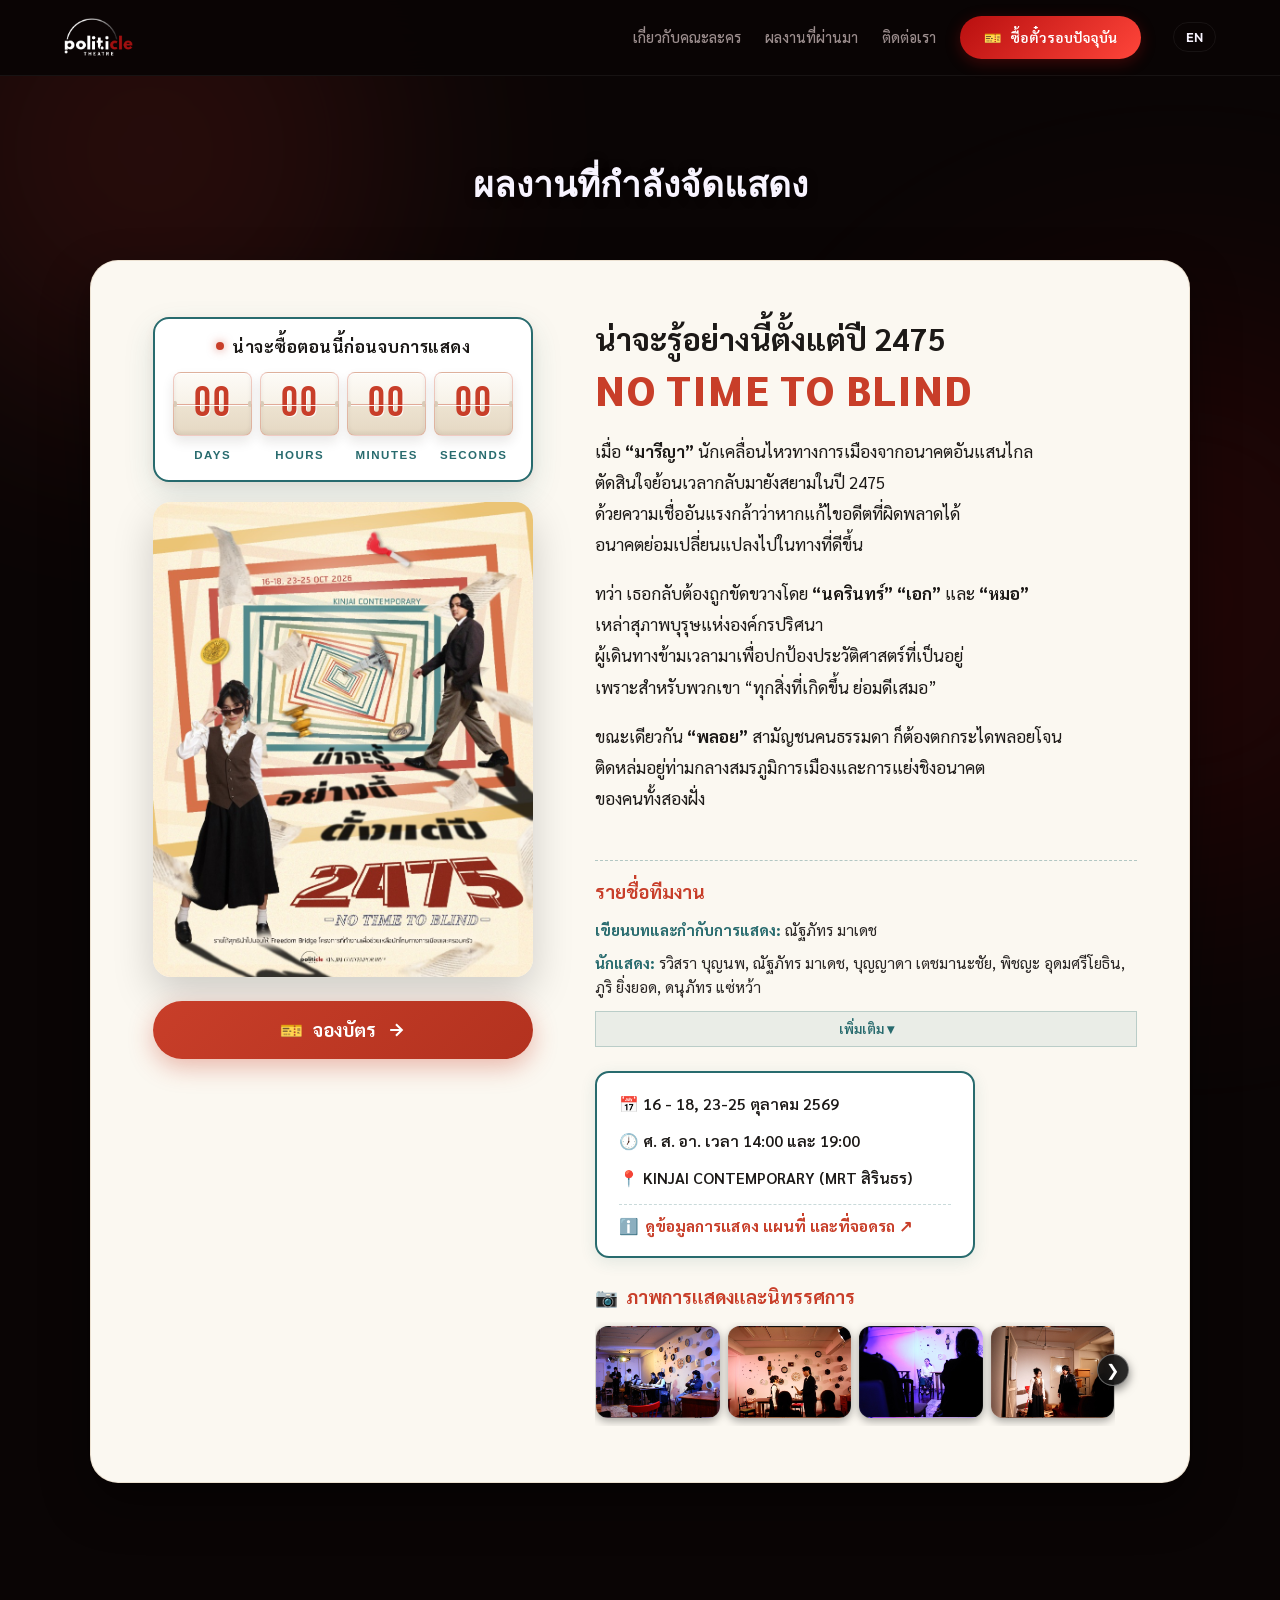
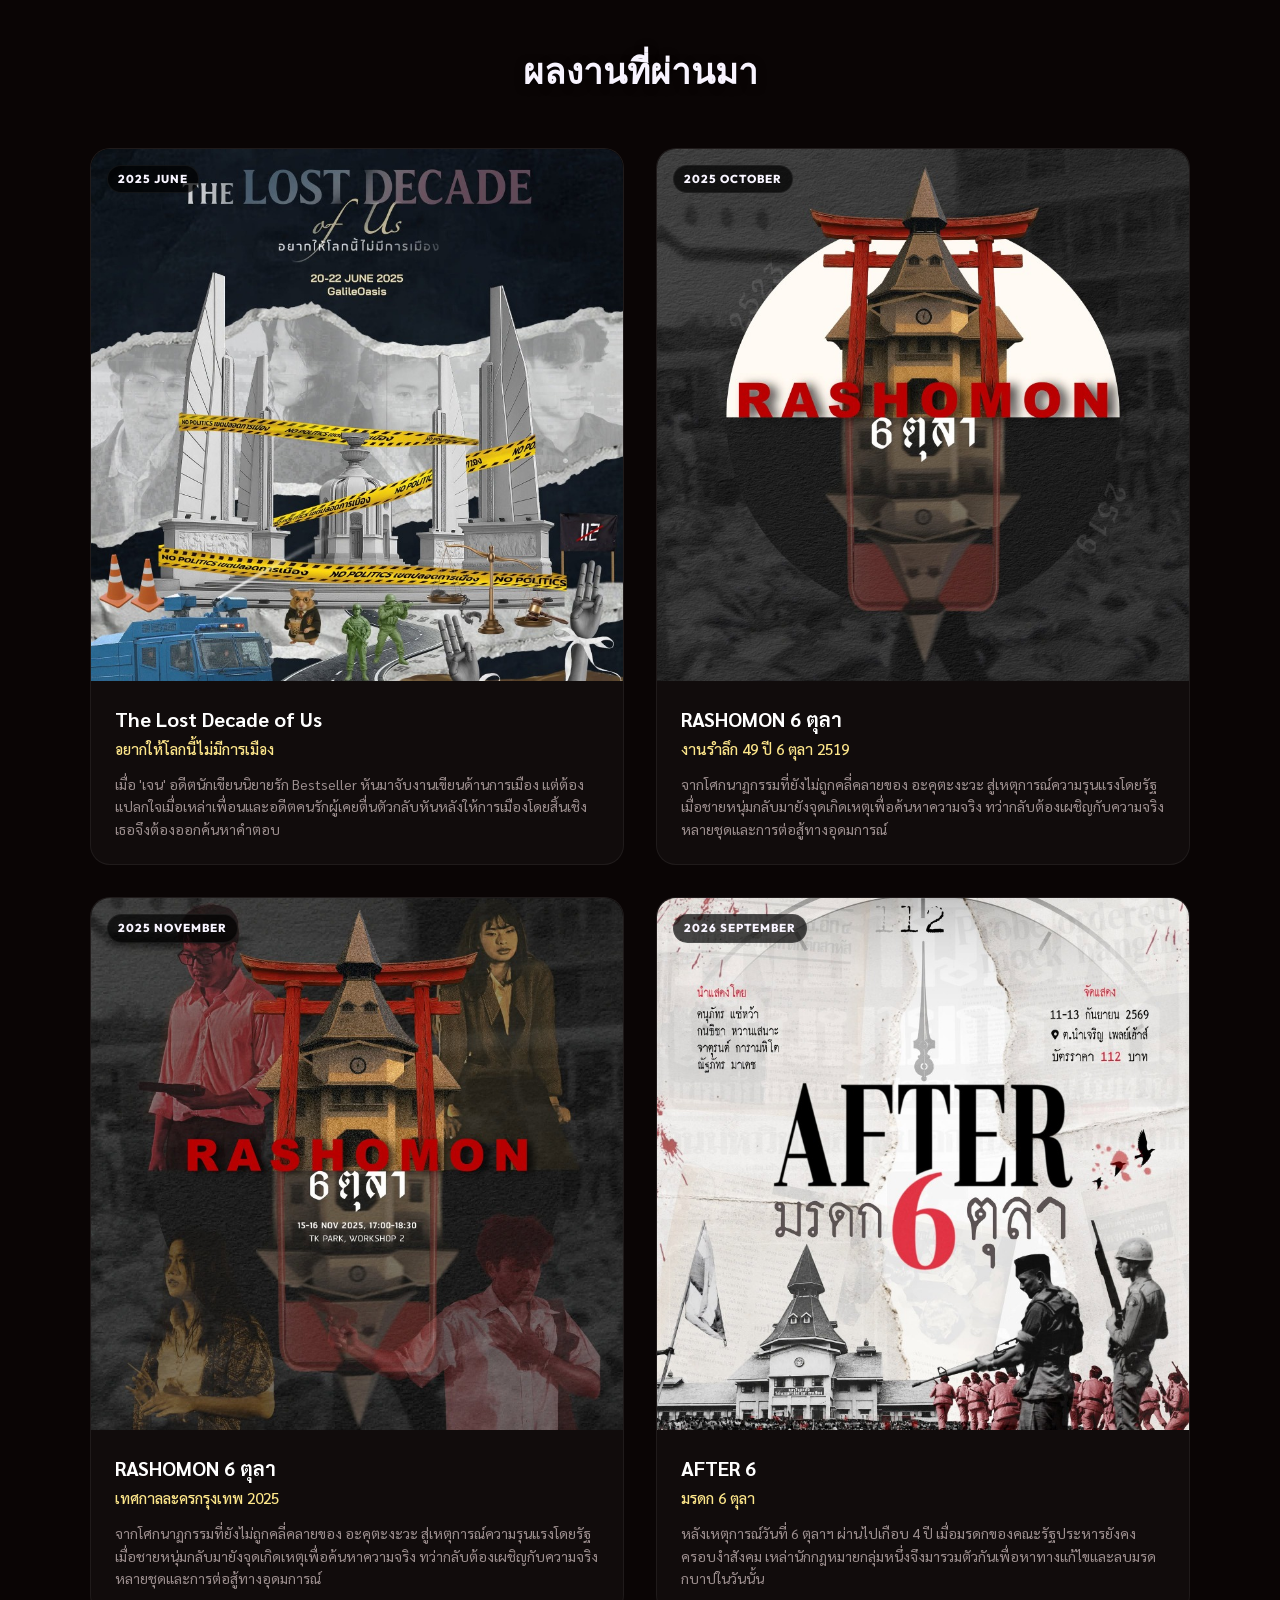
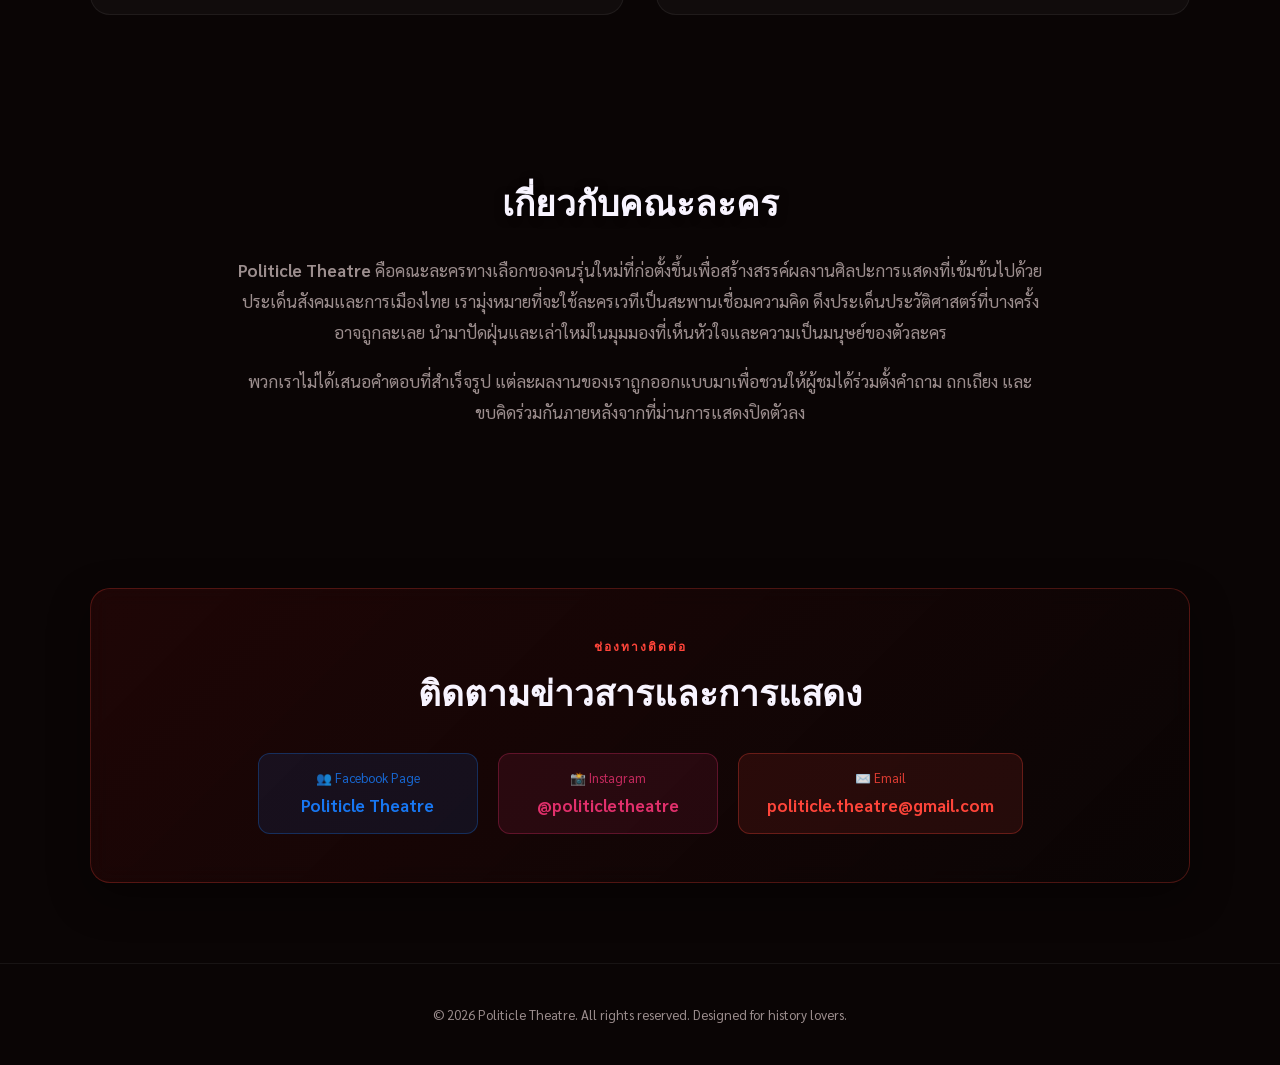
==== index.html @ b091addb "Add 5 more production and exhibition photos for 1932 show (total 15)" ====
<!DOCTYPE html>
<html lang="th">
<head>
  <meta charset="UTF-8" />
  <meta name="viewport" content="width=device-width, initial-scale=1.0" />
  <meta http-equiv="Cache-Control" content="no-cache, no-store, must-revalidate" />
  <meta http-equiv="Pragma" content="no-cache" />
  <meta http-equiv="Expires" content="0" />
  <title>🎭 Politicle Theatre — สะท้อนสังคมผ่านม่านศิลปะการแสดง</title>
  <meta name="description" content="หน้าหลักและประวัติผลงานของคณะละคร Politicle Theatre ผู้สรรค์สร้างละครเวทีสะท้อนสังคมและประวัติศาสตร์" />
  <link rel="preconnect" href="https://fonts.googleapis.com" />
  <link rel="preconnect" href="https://fonts.gstatic.com" crossorigin />
  <link href="https://fonts.googleapis.com/css2?family=Bebas+Neue&family=Outfit:wght@400;600;800&family=Sarabun:wght@300;400;500;600;700;800&display=swap" rel="stylesheet" />
  <link rel="stylesheet" href="home-style.css?v=20261005_v2" />
  <script>
    // 1. ตั้งค่าภาษาเริ่มต้นเป็นไทยเสมอ (เริ่มใหม่สดๆ ทุกครั้งที่เปิดเว็บ)
    try {
      localStorage.removeItem('preferred-lang');
    } catch(e) {}
    document.documentElement.setAttribute('lang', 'th');

    // 2. ล้าง Service Worker และ CacheStorage เก่าที่อาจค้างในอุปกรณ์
    try {
      if ('serviceWorker' in navigator) {
        navigator.serviceWorker.getRegistrations().then(regs => regs.forEach(r => r.unregister()));
      }
      if ('caches' in window) {
        caches.keys().then(keys => keys.forEach(k => caches.delete(k)));
      }
    } catch (e) {}

    // 3. ป้องกัน BFCache (Back-Forward Cache): เมื่อกด Back หรือสลับแอปกลับมา ให้ดึงข้อมูลล่าสุดเสมอ
    window.addEventListener('pageshow', (event) => {
      if (event.persisted) {
        window.location.reload();
      }
    });

    // 4. ไม่จำตำแหน่งการเลื่อนเก่าเมื่อเปิดเว็บใหม่
    if ('scrollRestoration' in history) {
      history.scrollRestoration = 'manual';
    }
  </script>
</head>
<body>

  <!-- BACKGROUND DECORATIONS -->
  <div class="glow-bg">
    <div class="glow-orb orb-1"></div>
    <div class="glow-orb orb-2"></div>
  </div>

  <!-- HEADER / NAVBAR -->
  <header class="site-header">
    <div class="header-logo">
      <img src="assets/politicle-logo.png" alt="Politicle" class="header-logo-img" />
    </div>
    <nav class="header-nav">
      <a href="#about" class="nav-link">
        <span class="lang-en">About Us</span>
        <span class="lang-th">เกี่ยวกับคณะละคร</span>
      </a>
      <a href="#plays" class="nav-link">
        <span class="lang-en">Past Productions</span>
        <span class="lang-th">ผลงานที่ผ่านมา</span>
      </a>
      <a href="#contact" class="nav-link">
        <span class="lang-en">Contact Us</span>
        <span class="lang-th">ติดต่อเรา</span>
      </a>
      <a href="https://politicletheatre.github.io/Ticket/?view=ticket" class="btn-nav">
        <span>🎫</span>
        <span class="lang-en">Buy Tickets</span>
        <span class="lang-th">ซื้อตั๋วรอบปัจจุบัน</span>
      </a>
      <button class="lang-switch-btn" onclick="toggleLanguage()">
        <span class="lang-en">TH</span>
        <span class="lang-th">EN</span>
      </button>
    </nav>
  </header>

  <!-- SECTION: CURRENT SHOW HIGHLIGHT -->
  <section class="section container" id="current-show">
    <div class="section-header">
      <h2 class="section-title">
        <span class="lang-en">Now Showing</span>
        <span class="lang-th">ผลงานที่กำลังจัดแสดง</span>
      </h2>
    </div>
    
    <div class="hero-preview-container">
      <div class="hero-preview-poster-col">
        <div class="countdown-widget" onclick="window.location.href='https://politicletheatre.github.io/Ticket/?view=ticket'" role="button" tabindex="0" title="คลิกเพื่อจองบัตร">
          <div class="countdown-header">
            <span class="countdown-pulse-dot"></span>
            <span class="countdown-title">น่าจะซื้อตอนนี้ก่อนจบการแสดง</span>
          </div>
          <div class="countdown-board">
            <div class="countdown-col">
              <div class="countdown-card">
                <span class="countdown-digit" id="preview-cd-days">00</span>
                <div class="countdown-card-seam"></div>
              </div>
              <div class="countdown-unit">DAYS</div>
            </div>
            <div class="countdown-col">
              <div class="countdown-card">
                <span class="countdown-digit" id="preview-cd-hours">00</span>
                <div class="countdown-card-seam"></div>
              </div>
              <div class="countdown-unit">HOURS</div>
            </div>
            <div class="countdown-col">
              <div class="countdown-card">
                <span class="countdown-digit" id="preview-cd-minutes">00</span>
                <div class="countdown-card-seam"></div>
              </div>
              <div class="countdown-unit">MINUTES</div>
            </div>
            <div class="countdown-col">
              <div class="countdown-card">
                <span class="countdown-digit" id="preview-cd-seconds">00</span>
                <div class="countdown-card-seam"></div>
              </div>
              <div class="countdown-unit">SECONDS</div>
            </div>
          </div>
        </div>

        <div class="preview-poster-wrap" onclick="window.location.href='https://politicletheatre.github.io/Ticket/?view=ticket'" role="button" tabindex="0" title="คลิกเพื่อจองบัตร">
          <img src="assets/poster.jpg" alt="โปสเตอร์ น่าจะรู้อย่างนี้ตั้งแต่ปี 2475 NO TIME TO BLIND" class="preview-poster-img" />
        </div>

        <a href="https://politicletheatre.github.io/Ticket/?view=ticket" class="hero-preview-btn hero-btn-poster" id="btn-buy-hero">
          <span>🎫</span>
          <span class="lang-en">Book Tickets</span>
          <span class="lang-th">จองบัตร</span>
          <svg width="20" height="20" viewBox="0 0 24 24" fill="none" stroke="currentColor" stroke-width="2.5"><path d="M5 12h14M12 5l7 7-7 7"/></svg>
        </a>
      </div>

      <div class="hero-preview-content">
        <h3 class="hero-preview-title">
          <span class="preview-title-sub">น่าจะรู้อย่างนี้ตั้งแต่ปี 2475</span>
          <span class="preview-title-main">NO TIME TO BLIND</span>
        </h3>
        
        <div class="hero-preview-synopsis">
          <div class="lang-th">
            <p style="margin-bottom: 18px;">
              เมื่อ <strong>“มารีญา”</strong> นักเคลื่อนไหวทางการเมืองจากอนาคตอันแสนไกล<br/>
              ตัดสินใจย้อนเวลากลับมายังสยามในปี 2475<br/>
              ด้วยความเชื่ออันแรงกล้าว่าหากแก้ไขอดีตที่ผิดพลาดได้<br/>
              อนาคตย่อมเปลี่ยนแปลงไปในทางที่ดีขึ้น
            </p>
            <p style="margin-bottom: 18px;">
              ทว่า เธอกลับต้องถูกขัดขวางโดย <strong>“นครินทร์”</strong> <strong>“เอก”</strong> และ <strong>“หมอ”</strong><br/>
              เหล่าสุภาพบุรุษแห่งองค์กรปริศนา<br/>
              ผู้เดินทางข้ามเวลามาเพื่อปกป้องประวัติศาสตร์ที่เป็นอยู่<br/>
              เพราะสำหรับพวกเขา “ทุกสิ่งที่เกิดขึ้น ย่อมดีเสมอ”
            </p>
            <p>
              ขณะเดียวกัน <strong>“พลอย”</strong> สามัญชนคนธรรมดา ก็ต้องตกกระไดพลอยโจน<br/>
              ติดหล่มอยู่ท่ามกลางสมรภูมิการเมืองและการแย่งชิงอนาคต<br/>
              ของคนทั้งสองฝั่ง
            </p>
          </div>
          <div class="lang-en">
            <p style="margin-bottom: 18px;">
              When <strong>"Marya"</strong>, a political activist from a distant future,<br/>
              decides to travel back in time to Siam in 1932,<br/>
              with the strong belief that fixing the mistakes of the past<br/>
              can change the future for the better.
            </p>
            <p style="margin-bottom: 18px;">
              However, she is thwarted by <strong>"Nakarin"</strong>, <strong>"Aek"</strong>, and <strong>"Mor"</strong>,<br/>
              gentlemen of a mysterious organization<br/>
              traveling through time to protect history as it is,<br/>
              because to them: "Everything that happens is always for the best."
            </p>
            <p>
              Meanwhile, <strong>"Ploy"</strong>, an ordinary person, is caught in the middle<br/>
              of a political battleground and a struggle for the future<br/>
              between both sides.
            </p>
          </div>
        </div>

        <!-- Production Team & Acknowledgements -->
        <div class="hero-preview-team">
          <h4 class="preview-team-title">
            <span class="lang-en">Production Team</span>
            <span class="lang-th">รายชื่อทีมงาน</span>
          </h4>
          <ul class="preview-team-list">
            <li>
              <span class="lang-en"><strong>Playwright & Director:</strong> <span class="nobr">Natthapat Mardech</span></span>
              <span class="lang-th"><strong>เขียนบทและกำกับการแสดง:</strong> <span class="nobr">ณัฐภัทร มาเดช</span></span>
            </li>
            <li>
              <span class="lang-en"><strong>Cast:</strong> <span class="nobr">Rawisara Boonnop</span>, <span class="nobr">Natthapat Mardech</span>, <span class="nobr">Boonyada Techamanachai</span>, <span class="nobr">Pitchaya Udomsriyothin</span>, <span class="nobr">Phuri Yingyod</span>, <span class="nobr">Danuphat Saewa</span></span>
              <span class="lang-th"><strong>นักแสดง:</strong> <span class="nobr">รวิสรา บุญนพ</span>, <span class="nobr">ณัฐภัทร มาเดช</span>, <span class="nobr">บุญญาดา เตชมานะชัย</span>, <span class="nobr">พิชญะ อุดมศรีโยธิน</span>, <span class="nobr">ภูริ ยิ่งยอด</span>, <span class="nobr">ดนุภัทร แซ่หว้า</span></span>
            </li>
          </ul>

          <details class="additional-crew-details">
            <summary class="crew-summary">
              <span class="lang-en">
                <span class="text-closed">More ▾</span>
                <span class="text-open">Less ▴</span>
              </span>
              <span class="lang-th">
                <span class="text-closed">เพิ่มเติม ▾</span>
                <span class="text-open">ย่อ ▴</span>
              </span>
            </summary>
            <ul class="preview-team-list additional-list" style="margin-top: 10px;">
              <li>
                <span class="lang-en"><strong>Assistant Director:</strong> <span class="nobr">Kanticha Wan-sanoe</span>, <span class="nobr">Danuphat Saewa</span></span>
                <span class="lang-th"><strong>ผู้ช่วยผู้กำกับ:</strong> <span class="nobr">กนธิชา หวานเสนาะ</span>, <span class="nobr">ดนุภัทร แซ่หว้า</span></span>
              </li>
              <li>
                <span class="lang-en"><strong>Producer:</strong> <span class="nobr">Janista Raksa</span></span>
                <span class="lang-th"><strong>ผู้อำนวยการผลิต:</strong> <span class="nobr">จณิสตา รักษา</span></span>
              </li>
              <li>
                <span class="lang-en"><strong>Project Advisor:</strong> <span class="nobr">Jiraphat Sathiandee</span></span>
                <span class="lang-th"><strong>ที่ปรึกษาโครงการ:</strong> <span class="nobr">จิรภัทร เสถียรดี</span></span>
              </li>
              <li>
                <span class="lang-en"><strong>Exhibition Coordinator:</strong> <span class="nobr">Sirada Mueansamai</span></span>
                <span class="lang-th"><strong>ประสานงานนิทรรศการ:</strong> <span class="nobr">ศิรดา เหมือนสมัย</span></span>
              </li>
              <li>
                <span class="lang-en"><strong>Stage Manager:</strong> <span class="nobr">Jaturon Karamhito</span>, <span class="nobr">Chayathorn Chuenphet</span></span>
                <span class="lang-th"><strong>ผู้จัดการเวที:</strong> <span class="nobr">จาตุรนต์ การามหิโต</span>, <span class="nobr">ชยธร ชื่นเพ็ชร</span></span>
              </li>
              <li>
                <span class="lang-en"><strong>Exhibition & Stage Crew:</strong> <span class="nobr">Jaturon Karamhito</span>, <span class="nobr">Jirapha Praking</span>, <span class="nobr">Janista Raksa</span>, <span class="nobr">Chayathorn Chuenphet</span>, <span class="nobr">Wichai Jailong</span>, <span class="nobr">Sasisupang Phromsorn</span></span>
                <span class="lang-th"><strong>ทีมงานนิทรรศการและเวที:</strong> <span class="nobr">จาตุรนต์ การามหิโต</span>, <span class="nobr">จิราภา ประกิ่ง</span>, <span class="nobr">จณิสตา รักษา</span>, <span class="nobr">ชยธร ชื่นเพ็ชร</span>, <span class="nobr">วิชัย จายหลง</span>, <span class="nobr">ศศิสุภางค์ พรหมศร</span></span>
              </li>
              <li>
                <span class="lang-en"><strong>Lighting Designer:</strong> <span class="nobr">Thorpop Laolomwong</span></span>
                <span class="lang-th"><strong>ออกแบบแสง:</strong> <span class="nobr">ทอภพ เล้าโลมวงศ์</span></span>
              </li>
              <li>
                <span class="lang-en"><strong>Public Relations:</strong> <span class="nobr">Sasisupang Phromsorn</span></span>
                <span class="lang-th"><strong>ประชาสัมพันธ์:</strong> <span class="nobr">ศศิสุภางค์ พรหมศร</span></span>
              </li>
              <li>
                <span class="lang-en"><strong>Graphic Designer:</strong> <span class="nobr">Janista Raksa</span></span>
                <span class="lang-th"><strong>ออกแบบกราฟิก:</strong> <span class="nobr">จณิสตา รักษา</span></span>
              </li>
              <li>
                <span class="lang-en"><strong>Costume Designer:</strong> <span class="nobr">Jirapha Praking</span>, <span class="nobr">Wichai Jailong</span></span>
                <span class="lang-th"><strong>ออกแบบเครื่องแต่งกาย:</strong> <span class="nobr">จิราภา ประกิ่ง</span>, <span class="nobr">วิชัย จายหลง</span></span>
              </li>
              <li>
                <span class="lang-en"><strong>Hair Designer:</strong> <span class="nobr">Sasisupang Phromsorn</span></span>
                <span class="lang-th"><strong>ออกแบบทรงผม:</strong> <span class="nobr">ศศิสุภางค์ พรหมศร</span></span>
              </li>
              <li>
                <span class="lang-en"><strong>Makeup Artist:</strong> <span class="nobr">Jaturon Karamhito</span>, <span class="nobr">Narak Longthaisong</span></span>
                <span class="lang-th"><strong>ช่างแต่งหน้า:</strong> <span class="nobr">จาตุรนต์ การามหิโต</span>, <span class="nobr">ณรัก ล่องไธสง</span></span>
              </li>
              <li class="preview-thanks-item">
                <span class="lang-en"><strong>Special Thanks:</strong> Kinjai Contemporary, Mirror Foundation (มูลนิธิกระจกเงา), Tor Namcharoen Playhouse (ต.นำเจริญ เพลย์เฮ้าส์), OpenSchool for Creatives and Design, Museum of Popular History (พิพิธภัณฑ์สามัญชน), Amnesty International Thailand, ThumbRights</span>
                <span class="lang-th"><strong>ขอบคุณ:</strong> Kinjai Contemporary, มูลนิธิกระจกเงา, ต.นำเจริญ เพลย์เฮ้าส์, OpenSchool for Creatives and Design, พิพิธภัณฑ์สามัญชน, Amnesty International Thailand, ThumbRights</span>
              </li>
            </ul>
          </details>
        </div>

        <div class="hero-preview-meta">
          <div class="meta-preview-item">📅 16 - 18, 23-25 ตุลาคม 2569</div>
          <div class="meta-preview-item">🕖 ศ. ส. อา. เวลา 14:00 และ 19:00</div>
          <div class="meta-preview-item">
            <a href="https://maps.app.goo.gl/VUKqWCpS7jYkr4Rv7?g_st=ic" target="_blank" rel="noopener noreferrer">📍 KINJAI CONTEMPORARY (MRT สิรินธร)</a>
          </div>
          <div class="meta-preview-item" style="margin-top: 2px; padding-top: 8px; border-top: 1px dashed rgba(40, 107, 110, 0.25);">
            <a href="javascript:void(0)" onclick="openModal('dialog-1932')" style="color: #c83e29; font-weight: 700; display: inline-flex; align-items: center; gap: 6px;">
              <span>ℹ️</span>
              <span class="lang-en">View Full Show Info, Map & Parking ↗</span>
              <span class="lang-th">ดูข้อมูลการแสดง แผนที่ และที่จอดรถ ↗</span>
            </a>
          </div>
        </div>

        <!-- Production & Exhibition Photos -->
        <div class="hero-preview-gallery" style="margin-top: 24px; width: 100%; max-width: 520px;">
          <h4 class="preview-team-title" style="margin-bottom: 10px;">
            <span>📷</span>
            <span class="lang-en">Production & Exhibition Photos</span>
            <span class="lang-th">ภาพการแสดงและนิทรรศการ</span>
          </h4>
          <div class="gallery-carousel-wrapper">
            <button type="button" class="gallery-scroll-btn prev-btn" onclick="scrollGallery('gallery-preview-1932', -1)" aria-label="Previous photos">&#10094;</button>
            <div class="photo-gallery" id="gallery-preview-1932">
              <div class="gallery-photo" style="background-image: url('assets/scene-1932-1.jpg');" onclick="openLightbox('#gallery-preview-1932 .gallery-photo', 0)"></div>
              <div class="gallery-photo" style="background-image: url('assets/scene-1932-2.jpg');" onclick="openLightbox('#gallery-preview-1932 .gallery-photo', 1)"></div>
              <div class="gallery-photo" style="background-image: url('assets/scene-1932-3.jpg');" onclick="openLightbox('#gallery-preview-1932 .gallery-photo', 2)"></div>
              <div class="gallery-photo" style="background-image: url('assets/scene-1932-4.jpg');" onclick="openLightbox('#gallery-preview-1932 .gallery-photo', 3)"></div>
              <div class="gallery-photo" style="background-image: url('assets/scene-1932-5.jpg');" onclick="openLightbox('#gallery-preview-1932 .gallery-photo', 4)"></div>
              <div class="gallery-photo" style="background-image: url('assets/scene-1932-6.jpg');" onclick="openLightbox('#gallery-preview-1932 .gallery-photo', 5)"></div>
              <div class="gallery-photo" style="background-image: url('assets/scene-1932-7.jpg');" onclick="openLightbox('#gallery-preview-1932 .gallery-photo', 6)"></div>
              <div class="gallery-photo" style="background-image: url('assets/scene-1932-8.jpg');" onclick="openLightbox('#gallery-preview-1932 .gallery-photo', 7)"></div>
              <div class="gallery-photo" style="background-image: url('assets/scene-1932-9.jpg');" onclick="openLightbox('#gallery-preview-1932 .gallery-photo', 8)"></div>
              <div class="gallery-photo" style="background-image: url('assets/scene-1932-10.jpg');" onclick="openLightbox('#gallery-preview-1932 .gallery-photo', 9)"></div>
              <div class="gallery-photo" style="background-image: url('assets/scene-1932-11.jpg');" onclick="openLightbox('#gallery-preview-1932 .gallery-photo', 10)"></div>
              <div class="gallery-photo" style="background-image: url('assets/scene-1932-12.jpg');" onclick="openLightbox('#gallery-preview-1932 .gallery-photo', 11)"></div>
              <div class="gallery-photo" style="background-image: url('assets/scene-1932-13.jpg');" onclick="openLightbox('#gallery-preview-1932 .gallery-photo', 12)"></div>
              <div class="gallery-photo" style="background-image: url('assets/scene-1932-14.jpg');" onclick="openLightbox('#gallery-preview-1932 .gallery-photo', 13)"></div>
              <div class="gallery-photo" style="background-image: url('assets/scene-1932-15.jpg');" onclick="openLightbox('#gallery-preview-1932 .gallery-photo', 14)"></div>
            </div>
            <button type="button" class="gallery-scroll-btn next-btn" onclick="scrollGallery('gallery-preview-1932', 1)" aria-label="Next photos">&#10095;</button>
          </div>
        </div>
      </div>
    </div>
  </section>

  <!-- SECTION: PAST PLAYS -->
  <section class="section container" id="plays">
    <div class="section-header">
      <h2 class="section-title">
        <span class="lang-en">Past Productions</span>
        <span class="lang-th">ผลงานที่ผ่านมา</span>
      </h2>
    </div>

    <div class="plays-grid">
      <!-- PLAY 1 -->
      <div class="play-card" onclick="openModal('dialog-lost-decade')">
        <div class="play-visual visual-lost-decade">
          <span class="pv-tag">2025 JUNE</span>
        </div>
        <div class="play-info">
          <h3 class="play-title">
            <span>The Lost Decade of Us</span><br/>
            <span class="play-subtitle">
              <span class="lang-en">I Wish There Was No Politics</span>
              <span class="lang-th">อยากให้โลกนี้ไม่มีการเมือง</span>
            </span>
          </h3>
          <p class="play-desc">
            <span class="lang-en">Former bestselling romance novelist Jane shifts her genre to politics, only to find her friends and ex-lover—once active campaigners—have completely turned their backs on politics. She must search for answers.</span>
            <span class="lang-th">เมื่อ 'เจน' อดีตนักเขียนนิยายรัก Bestseller หันมาจับงานเขียนด้านการเมือง แต่ต้องแปลกใจเมื่อเหล่าเพื่อนและอดีตคนรักผู้เคยตื่นตัวกลับหันหลังให้การเมืองโดยสิ้นเชิง เธอจึงต้องออกค้นหาคำตอบ</span>
          </p>
        </div>
      </div>

      <!-- PLAY 2 -->
      <div class="play-card" onclick="openModal('dialog-rashomon')">
        <div class="play-visual visual-rashomon">
          <span class="pv-tag">2025 OCTOBER</span>
        </div>
        <div class="play-info">
          <h3 class="play-title">
            <span class="lang-en">Rashomon 6 Oct</span>
            <span class="lang-th">RASHOMON 6 ตุลา</span><br/>
            <span class="play-subtitle">
              <span class="lang-en">Commemoration of the 49th Anniversary of 6 Oct 1976</span>
              <span class="lang-th">งานรำลึก 49 ปี 6 ตุลา 2519</span>
            </span>
          </h3>
          <p class="play-desc">
            <span class="lang-en">From Akutagawa's unresolved tragedy to state violence. A young man returns to the crime scene searching for truth, only to confront multiple versions of reality and an ideological test of non-violence.</span>
            <span class="lang-th">จากโศกนาฏกรรมที่ยังไม่ถูกคลี่คลายของ อะคุตะงะวะ สู่เหตุการณ์ความรุนแรงโดยรัฐ เมื่อชายหนุ่มกลับมายังจุดเกิดเหตุเพื่อค้นหาความจริง ทว่ากลับต้องเผชิญกับความจริงหลายชุดและการต่อสู้ทางอุดมการณ์</span>
          </p>
        </div>
      </div>

      <!-- PLAY 3 -->
      <div class="play-card" onclick="openModal('dialog-rashomon-btf')">
        <div class="play-visual visual-rashomon-btf">
          <span class="pv-tag">2025 NOVEMBER</span>
        </div>
        <div class="play-info">
          <h3 class="play-title">
            <span class="lang-en">Rashomon 6 Oct</span>
            <span class="lang-th">RASHOMON 6 ตุลา</span><br/>
            <span class="play-subtitle">
              <span class="lang-en">Bangkok Theatre Festival 2025</span>
              <span class="lang-th">เทศกาลละครกรุงเทพ 2025</span>
            </span>
          </h3>
          <p class="play-desc">
            <span class="lang-en">From Akutagawa's unresolved tragedy to state violence. A young man returns to the crime scene searching for truth, only to confront multiple versions of reality and an ideological test of non-violence.</span>
            <span class="lang-th">จากโศกนาฏกรรมที่ยังไม่ถูกคลี่คลายของ อะคุตะงะวะ สู่เหตุการณ์ความรุนแรงโดยรัฐ เมื่อชายหนุ่มกลับมายังจุดเกิดเหตุเพื่อค้นหาความจริง ทว่ากลับต้องเผชิญกับความจริงหลายชุดและการต่อสู้ทางอุดมการณ์</span>
          </p>
        </div>
      </div>

      <!-- PLAY 4 -->
      <div class="play-card" onclick="openModal('dialog-after-6')">
        <div class="play-visual visual-after-6">
          <span class="pv-tag">2026 SEPTEMBER</span>
        </div>
        <div class="play-info">
          <h3 class="play-title">
            <span class="lang-en">AFTER 6</span>
            <span class="lang-th">AFTER 6</span><br/>
            <span class="play-subtitle">
              <span class="lang-en">The Legacy of 6 Oct</span>
              <span class="lang-th">มรดก 6 ตุลา</span>
            </span>
          </h3>
          <p class="play-desc">
            <span class="lang-en">Nearly four years after the October 6 incident, coup decrees still govern society. A group of lawyers band together to dismantle the lingering legacy of authoritarian power.</span>
            <span class="lang-th">หลังเหตุการณ์วันที่ 6 ตุลาฯ ผ่านไปเกือบ 4 ปี เมื่อมรดกของคณะรัฐประหารยังคงครอบงำสังคม เหล่านักกฎหมายกลุ่มหนึ่งจึงมารวมตัวกันเพื่อหาทางแก้ไขและลบมรดกบาปในวันนั้น</span>
          </p>
        </div>
      </div>
    </div>
  </section>

  <!-- SECTION: ABOUT US -->
  <section class="section container" id="about">
    <div class="about-container">
      <h2 class="section-title">
        <span class="lang-en">About Us</span>
        <span class="lang-th">เกี่ยวกับคณะละคร</span>
      </h2>
      <div class="about-text">
        <p>
          <span class="lang-en"><strong>Politicle Theatre</strong> is an alternative theater company of the new generation, founded to create performing arts that are intensely focused on Thai society and politics. We aim to use theater as a bridge for ideas, bringing historical issues that are sometimes overlooked, dusting them off, and telling them from the perspective of ordinary human hearts.</span>
          <span class="lang-th"><strong>Politicle Theatre</strong> คือคณะละครทางเลือกของคนรุ่นใหม่ที่ก่อตั้งขึ้นเพื่อสร้างสรรค์ผลงานศิลปะการแสดงที่เข้มข้นไปด้วยประเด็นสังคมและการเมืองไทย เรามุ่งหมายที่จะใช้ละครเวทีเป็นสะพานเชื่อมความคิด ดึงประเด็นประวัติศาสตร์ที่บางครั้งอาจถูกละเลย นำมาปัดฝุ่นและเล่าใหม่ในมุมมองที่เห็นหัวใจและความเป็นมนุษย์ของตัวละคร</span>
        </p>
        <p>
          <span class="lang-en">We do not offer pre-packaged answers. Each of our works is designed to invite the audience to ask questions, debate, and contemplate together long after the curtains close.</span>
          <span class="lang-th">พวกเราไม่ได้เสนอคำตอบที่สำเร็จรูป แต่ละผลงานของเราถูกออกแบบมาเพื่อชวนให้ผู้ชมได้ร่วมตั้งคำถาม ถกเถียง และขบคิดร่วมกันภายหลังจากที่ม่านการแสดงปิดตัวลง</span>
        </p>
      </div>
    </div>
  </section>

  <!-- SECTION: CONTACT & FOLLOW -->
  <section class="section container" id="contact">
    <div class="contact-card">
      <span class="section-tag">
        <span class="lang-en">CONNECT WITH US</span>
        <span class="lang-th">ช่องทางติดต่อ</span>
      </span>
      <h2 class="contact-title">
        <span class="lang-en">Follow Our News & Shows</span>
        <span class="lang-th">ติดตามข่าวสารและการแสดง</span>
      </h2>
      <div class="contact-channels">
        <a href="https://www.facebook.com/politicle.theatre" target="_blank" class="channel-btn btn-facebook">
          <span>👥 Facebook Page</span>
          <strong>Politicle Theatre</strong>
        </a>
        <a href="https://www.instagram.com/politicle.theatre?utm_source=ig_web_button_share_sheet&igsh=ZDNlZDc0MzIxNw==" target="_blank" class="channel-btn btn-instagram">
          <span>📸 Instagram</span>
          <strong>@politicletheatre</strong>
        </a>
        <a href="mailto:politicle.theatre@gmail.com" class="channel-btn btn-email">
          <span>✉️ Email</span>
          <strong>politicle.theatre@gmail.com</strong>
        </a>
      </div>
    </div>
  </section>

  <!-- FOOTER -->
  <footer class="site-footer">
    <p>© 2026 Politicle Theatre. All rights reserved. Designed for history lovers.</p>
  </footer>

  <!-- MODAL DIALOGS -->
  
  <!-- Dialog: 1932 -->
  <dialog id="dialog-1932" class="play-dialog">
    <div class="dialog-content">
      <button class="dialog-close" onclick="closeModal('dialog-1932')">&times;</button>
      <div class="dialog-body-grid">
        <div class="dialog-poster-wrapper">
          <img src="assets/poster.jpg" alt="น่าจะรู้อย่างนี้ตั้งแต่ปี 2475 NO TIME TO BLIND" class="dialog-poster-img clickable-poster" onclick="openLightboxSingle('assets/poster.jpg')" />
        </div>
        <div class="dialog-info-wrapper">
          <span class="dialog-tag">
            <span class="lang-en">BOOKING OPEN</span>
            <span class="lang-th">กำลังเปิดจองบัตร</span>
          </span>
          <h2 class="dialog-title">
            <span class="lang-en">NO TIME TO BLIND</span>
            <span class="lang-th">น่าจะรู้อย่างนี้ตั้งแต่ปี 2475</span>
          </h2>
          <h3 class="dialog-subtitle">NO TIME TO BLIND</h3>
          
          <div class="dialog-section">
            <h4>
              <span class="lang-en">Synopsis</span>
              <span class="lang-th">เรื่องย่อ</span>
            </h4>
            <p>
              <span class="lang-en">When "Marya", a political activist from a distant future, decides to travel back in time to Siam in 1932, with the strong belief that fixing the mistakes of the past can change the future for the better.<br/><br/>However, she is thwarted by "Nakarin", "Aek", and "Mor", gentlemen of a mysterious organization traveling through time to protect history as it is, because to them: "Everything that happens is always for the best."<br/><br/>Meanwhile, "Ploy", an ordinary person, is caught in the middle of a political battleground and a struggle for the future between both sides.</span>
              <span class="lang-th">เมื่อ <strong>“มารีญา”</strong> นักเคลื่อนไหวทางการเมืองจากอนาคตอันแสนไกล ตัดสินใจย้อนเวลากลับมายังสยามในปี 2475 ด้วยความเชื่ออันแรงกล้าว่าหากแก้ไขอดีตที่ผิดพลาดได้ อนาคตย่อมเปลี่ยนแปลงไปในทางที่ดีขึ้น<br/><br/>ทว่า เธอกลับต้องถูกขัดขวางโดย <strong>“นครินทร์”</strong> <strong>“เอก”</strong> และ <strong>“หมอ”</strong> เหล่าสุภาพบุรุษแห่งองค์กรปริศนา ผู้เดินทางข้ามเวลามาเพื่อปกป้องประวัติศาสตร์ที่เป็นอยู่ เพราะสำหรับพวกเขา “ทุกสิ่งที่เกิดขึ้น ย่อมดีเสมอ”<br/><br/>ขณะเดียวกัน <strong>“พลอย”</strong> สามัญชนคนธรรมดา ก็ต้องตกกระไดพลอยโจน ติดหล่มอยู่ท่ามกลางสมรภูมิการเมืองและการแย่งชิงอนาคตของคนทั้งสองฝั่ง</span>
            </p>
          </div>

          <div class="dialog-section">
            <h4>
              <span class="lang-en">Production Team</span>
              <span class="lang-th">รายชื่อทีมงาน</span>
            </h4>
            <ul class="crew-list">
              <li>
                <span class="lang-en"><strong>Playwright & Director:</strong> <span class="nobr">Natthapat Mardech</span></span>
                <span class="lang-th"><strong>เขียนบทและกำกับการแสดง:</strong> <span class="nobr">ณัฐภัทร มาเดช</span></span>
              </li>
              <li>
                <span class="lang-en"><strong>Cast:</strong> <span class="nobr">Rawisara Boonnop</span>, <span class="nobr">Natthapat Mardech</span>, <span class="nobr">Boonyada Techamanachai</span>,<br/><span class="nobr">Pitchaya Udomsriyothin</span>, <span class="nobr">Phuri Yingyod</span>, <span class="nobr">Danuphat Saewa</span></span>
                <span class="lang-th"><strong>นักแสดง:</strong> <span class="nobr">รวิสรา บุญนพ</span>, <span class="nobr">ณัฐภัทร มาเดช</span>, <span class="nobr">บุญญาดา เตชมานะชัย</span>,<br/><span class="nobr">พิชญะ อุดมศรีโยธิน</span>, <span class="nobr">ภูริ ยิ่งยอด</span>, <span class="nobr">ดนุภัทร แซ่หว้า</span></span>
              </li>
            </ul>

            <details class="additional-crew-details">
              <summary class="crew-summary">
                <span class="lang-en">
                  <span class="text-closed">More ▾</span>
                  <span class="text-open">Less ▴</span>
                </span>
                <span class="lang-th">
                  <span class="text-closed">เพิ่มเติม ▾</span>
                  <span class="text-open">ย่อ ▴</span>
                </span>
              </summary>
              <ul class="crew-list additional-list">
                <li>
                  <span class="lang-en"><strong>Assistant Director:</strong> <span class="nobr">Kanticha Wan-sanoe</span>, <span class="nobr">Danuphat Saewa</span></span>
                  <span class="lang-th"><strong>ผู้ช่วยผู้กำกับ:</strong> <span class="nobr">กนธิชา หวานเสนาะ</span>, <span class="nobr">ดนุภัทร แซ่หว้า</span></span>
                </li>
                <li>
                  <span class="lang-en"><strong>Producer:</strong> <span class="nobr">Janista Raksa</span></span>
                  <span class="lang-th"><strong>ผู้อำนวยการผลิต:</strong> <span class="nobr">จณิสตา รักษา</span></span>
                </li>
                <li>
                  <span class="lang-en"><strong>Project Advisor:</strong> <span class="nobr">Jiraphat Sathiandee</span></span>
                  <span class="lang-th"><strong>ที่ปรึกษาโครงการ:</strong> <span class="nobr">จิรภัทร เสถียรดี</span></span>
                </li>
                <li>
                  <span class="lang-en"><strong>Exhibition Coordinator:</strong> <span class="nobr">Sirada Mueansamai</span></span>
                  <span class="lang-th"><strong>ประสานงานนิทรรศการ:</strong> <span class="nobr">ศิรดา เหมือนสมัย</span></span>
                </li>
                <li>
                  <span class="lang-en"><strong>Stage Manager:</strong> <span class="nobr">Jaturon Karamhito</span>, <span class="nobr">Chayathorn Chuenphet</span></span>
                  <span class="lang-th"><strong>ผู้จัดการเวที:</strong> <span class="nobr">จาตุรนต์ การามหิโต</span>, <span class="nobr">ชยธร ชื่นเพ็ชร</span></span>
                </li>
                <li>
                  <span class="lang-en"><strong>Exhibition & Stage Crew:</strong> <span class="nobr">Jaturon Karamhito</span>, <span class="nobr">Jirapha Praking</span>, <span class="nobr">Janista Raksa</span>, <span class="nobr">Chayathorn Chuenphet</span>, <span class="nobr">Wichai Jailong</span>, <span class="nobr">Sasisupang Phromsorn</span></span>
                  <span class="lang-th"><strong>ทีมงานนิทรรศการและเวที:</strong> <span class="nobr">จาตุรนต์ การามหิโต</span>, <span class="nobr">จิราภา ประกิ่ง</span>, <span class="nobr">จณิสตา รักษา</span>, <span class="nobr">ชยธร ชื่นเพ็ชร</span>, <span class="nobr">วิชัย จายหลง</span>, <span class="nobr">ศศิสุภางค์ พรหมศร</span></span>
                </li>
                <li>
                  <span class="lang-en"><strong>Lighting Designer:</strong> <span class="nobr">Thorpop Laolomwong</span></span>
                  <span class="lang-th"><strong>ออกแบบแสง:</strong> <span class="nobr">ทอภพ เล้าโลมวงศ์</span></span>
                </li>
                <li>
                  <span class="lang-en"><strong>Public Relations:</strong> <span class="nobr">Sasisupang Phromsorn</span></span>
                  <span class="lang-th"><strong>ประชาสัมพันธ์:</strong> <span class="nobr">ศศิสุภางค์ พรหมศร</span></span>
                </li>
                <li>
                  <span class="lang-en"><strong>Graphic Designer:</strong> <span class="nobr">Janista Raksa</span></span>
                  <span class="lang-th"><strong>ออกแบบกราฟิก:</strong> <span class="nobr">จณิสตา รักษา</span></span>
                </li>
                <li>
                  <span class="lang-en"><strong>Costume Designer:</strong> <span class="nobr">Jirapha Praking</span>, <span class="nobr">Wichai Jailong</span></span>
                  <span class="lang-th"><strong>ออกแบบเครื่องแต่งกาย:</strong> <span class="nobr">จิราภา ประกิ่ง</span>, <span class="nobr">วิชัย จายหลง</span></span>
                </li>
                <li>
                  <span class="lang-en"><strong>Hair Designer:</strong> <span class="nobr">Sasisupang Phromsorn</span></span>
                  <span class="lang-th"><strong>ออกแบบทรงผม:</strong> <span class="nobr">ศศิสุภางค์ พรหมศร</span></span>
                </li>
                <li>
                  <span class="lang-en"><strong>Makeup Artist:</strong> <span class="nobr">Jaturon Karamhito</span>, <span class="nobr">Narak Longthaisong</span></span>
                  <span class="lang-th"><strong>ช่างแต่งหน้า:</strong> <span class="nobr">จาตุรนต์ การามหิโต</span>, <span class="nobr">ณรัก ล่องไธสง</span></span>
                </li>
                <li style="margin-top: 8px; padding-top: 8px; border-top: 1px dashed rgba(255, 255, 255, 0.15);">
                  <span class="lang-en"><strong>Special Thanks:</strong> Kinjai Contemporary, Mirror Foundation (มูลนิธิกระจกเงา), Tor Namcharoen Playhouse (ต.นำเจริญ เพลย์เฮ้าส์), OpenSchool for Creatives and Design, Museum of Popular History (พิพิธภัณฑ์สามัญชน), Amnesty International Thailand, ThumbRights</span>
                  <span class="lang-th"><strong>ขอบคุณ:</strong> Kinjai Contemporary, มูลนิธิกระจกเงา, ต.นำเจริญ เพลย์เฮ้าส์, OpenSchool for Creatives and Design, พิพิธภัณฑ์สามัญชน, Amnesty International Thailand, ThumbRights</span>
                </li>
              </ul>
            </details>
          </div>
          
          <div class="dialog-section">
            <h4>
              <span class="lang-en">Performance Details</span>
              <span class="lang-th">ข้อมูลและรอบการแสดง</span>
            </h4>
            <ul class="crew-list">
              <li>
                <span class="lang-en"><strong>Show Dates:</strong> 16 - 18, 23-25 October 2026</span>
                <span class="lang-th"><strong>วันแสดง:</strong> 16 - 18, 23-25 ตุลาคม 2569</span>
              </li>
              <li>
                <span class="lang-en"><strong>Showtimes:</strong> Fri, Sat, Sun at 14:00 & 19:00 (Fri 16 Oct: 19:00 only)</span>
                <span class="lang-th"><strong>รอบเวลา:</strong> ศ. ส. อา. เวลา 14:00 และ 19:00 (ศุกร์ที่ 16 ต.ค. เฉพาะรอบ 19:00)</span>
              </li>
              <li>
                <span class="lang-en"><strong>Venue:</strong> KINJAI CONTEMPORARY (MRT Sirindhorn)</span>
                <span class="lang-th"><strong>สถานที่จัดแสดง:</strong> KINJAI CONTEMPORARY (MRT สิรินธร)</span>
              </li>
              <li>
                <span class="lang-en"><strong>Duration:</strong> Approx. 2 hours 30 mins (no intermission)</span>
                <span class="lang-th"><strong>ระยะเวลา:</strong> ประมาณ 2 ชั่วโมง 30 นาที (ไม่มีพักครึ่ง)</span>
              </li>
            </ul>
          </div>

          <div class="dialog-section">
            <h4>
              <span class="lang-en">Ticket Types & Pricing</span>
              <span class="lang-th">ประเภทและราคาบัตร</span>
            </h4>
            <ul class="crew-list">
              <li>
                <span class="lang-en"><strong>EARLY BIRD:</strong> 390 THB</span>
                <span class="lang-th"><strong>EARLY BIRD:</strong> 390 บาท</span>
              </li>
              <li>
                <span class="lang-en"><strong>STUDENT:</strong> 450 THB (Please present valid student ID at check-in)</span>
                <span class="lang-th"><strong>STUDENT:</strong> 450 บาท (กรุณานำบัตรนักเรียน นักศึกษามาแสดง ณ จุดลงทะเบียน)</span>
              </li>
              <li>
                <span class="lang-en"><strong>REGULAR:</strong> 590 THB</span>
                <span class="lang-th"><strong>REGULAR:</strong> 590 บาท</span>
              </li>
              <li>
                <span class="lang-en"><strong>PRO AFTER 6:</strong> 350 THB / <strong>PRO 6 ตุลา:</strong> 490 THB</span>
                <span class="lang-th"><strong>PRO AFTER 6:</strong> 350 บาท / <strong>PRO 6 ตุลา:</strong> 490 บาท</span>
              </li>
            </ul>
          </div>

          <div class="dialog-section">
            <h4>
              <span class="lang-en">Characters</span>
              <span class="lang-th">แนะนำตัวละคร</span>
            </h4>
            <ul class="crew-list">
              <li>
                <span class="lang-en"><strong>Marya:</strong> Political activist from a distant future</span>
                <span class="lang-th"><strong>มารีญา:</strong> นักเคลื่อนไหวทางการเมืองจากอนาคตอันแสนไกล</span>
              </li>
              <li>
                <span class="lang-en"><strong>Nakarin, Aek, Mor:</strong> Gentlemen of a mysterious organization protecting history</span>
                <span class="lang-th"><strong>นครินทร์, เอก, หมอ:</strong> เหล่าสุภาพบุรุษแห่งองค์กรปริศนา ผู้เดินทางข้ามเวลามาเพื่อปกป้องประวัติศาสตร์ที่เป็นอยู่</span>
              </li>
              <li>
                <span class="lang-en"><strong>Ploy:</strong> Ordinary civilian caught in the conflict</span>
                <span class="lang-th"><strong>พลอย:</strong> สามัญชนคนธรรมดาที่ตกกระไดพลอยโจน ติดหล่มอยู่ท่ามกลางสมรภูมิการเมือง</span>
              </li>
            </ul>
          </div>

          <div class="dialog-section">
            <h4>
              <span class="lang-en">Production & Exhibition Photos</span>
              <span class="lang-th">ภาพการแสดงและนิทรรศการ</span>
            </h4>
            <div class="gallery-carousel-wrapper">
              <button type="button" class="gallery-scroll-btn prev-btn" onclick="scrollGallery('gallery-1932', -1)" aria-label="Previous photos">&#10094;</button>
              <div class="photo-gallery" id="gallery-1932">
                <div class="gallery-photo" style="background-image: url('assets/scene-1932-1.jpg');" onclick="openLightbox('#gallery-1932 .gallery-photo', 0)"></div>
                <div class="gallery-photo" style="background-image: url('assets/scene-1932-2.jpg');" onclick="openLightbox('#gallery-1932 .gallery-photo', 1)"></div>
                <div class="gallery-photo" style="background-image: url('assets/scene-1932-3.jpg');" onclick="openLightbox('#gallery-1932 .gallery-photo', 2)"></div>
                <div class="gallery-photo" style="background-image: url('assets/scene-1932-4.jpg');" onclick="openLightbox('#gallery-1932 .gallery-photo', 3)"></div>
                <div class="gallery-photo" style="background-image: url('assets/scene-1932-5.jpg');" onclick="openLightbox('#gallery-1932 .gallery-photo', 4)"></div>
                <div class="gallery-photo" style="background-image: url('assets/scene-1932-6.jpg');" onclick="openLightbox('#gallery-1932 .gallery-photo', 5)"></div>
                <div class="gallery-photo" style="background-image: url('assets/scene-1932-7.jpg');" onclick="openLightbox('#gallery-1932 .gallery-photo', 6)"></div>
                <div class="gallery-photo" style="background-image: url('assets/scene-1932-8.jpg');" onclick="openLightbox('#gallery-1932 .gallery-photo', 7)"></div>
                <div class="gallery-photo" style="background-image: url('assets/scene-1932-9.jpg');" onclick="openLightbox('#gallery-1932 .gallery-photo', 8)"></div>
                <div class="gallery-photo" style="background-image: url('assets/scene-1932-10.jpg');" onclick="openLightbox('#gallery-1932 .gallery-photo', 9)"></div>
                <div class="gallery-photo" style="background-image: url('assets/scene-1932-11.jpg');" onclick="openLightbox('#gallery-1932 .gallery-photo', 10)"></div>
                <div class="gallery-photo" style="background-image: url('assets/scene-1932-12.jpg');" onclick="openLightbox('#gallery-1932 .gallery-photo', 11)"></div>
                <div class="gallery-photo" style="background-image: url('assets/scene-1932-13.jpg');" onclick="openLightbox('#gallery-1932 .gallery-photo', 12)"></div>
                <div class="gallery-photo" style="background-image: url('assets/scene-1932-14.jpg');" onclick="openLightbox('#gallery-1932 .gallery-photo', 13)"></div>
                <div class="gallery-photo" style="background-image: url('assets/scene-1932-15.jpg');" onclick="openLightbox('#gallery-1932 .gallery-photo', 14)"></div>
              </div>
              <button type="button" class="gallery-scroll-btn next-btn" onclick="scrollGallery('gallery-1932', 1)" aria-label="Next photos">&#10095;</button>
            </div>
          </div>

          <div class="dialog-section">
            <h4>
              <span class="lang-en">Getting There & Parking</span>
              <span class="lang-th">วิธีการเดินทางและที่จอดรถ</span>
            </h4>
            <ul class="crew-list">
              <li>
                <span class="lang-en"><strong>MRT:</strong> Sirindhorn Station (Exit 1) ~350m walk</span>
                <span class="lang-th"><strong>MRT:</strong> สถานีสิรินธร ทางออก 1 เดินประมาณ 350 เมตร</span>
              </li>
              <li>
                <span class="lang-en"><strong>BTS:</strong> Victory Monument (Exit 3) then taxi towards Bang Phlat</span>
                <span class="lang-th"><strong>BTS:</strong> อนุสาวรีย์ชัยฯ ทางออก 3 ต่อแท็กซี่ตรงมาทางแยกบางพลัด</span>
              </li>
              <li>
                <span class="lang-en"><strong>Parking:</strong> Sang Hee Parking Lot (Ratchawithi 23, ~500m, 20 THB/hr) or Wat Phakininat (~850m)</span>
                <span class="lang-th"><strong>ที่จอดรถ:</strong> ลานจอดรถซังฮี้ ราชวิถี 23 (เดิน 500 ม., 20 บ./ชม.) หรือลานจอดวัดภคินีนาถ (เดิน 850 ม.)</span>
              </li>
            </ul>
            <div style="margin-top: 12px; border-radius: 8px; overflow: hidden; border: 1px solid var(--border); max-width: 480px; cursor: pointer;" onclick="openLightboxSingle('assets/directions-map.jpg')">
              <img src="assets/directions-map.jpg" alt="แผนที่ KINJAI CONTEMPORARY" style="width: 100%; height: auto; display: block;" />
            </div>
            <p style="margin-top: 8px; font-size: 0.85rem;">
              <a href="https://maps.app.goo.gl/VUKqWCpS7jYkr4Rv7?g_st=ic" target="_blank" rel="noopener noreferrer" style="color: var(--primary); text-decoration: underline;">
                <span class="lang-en">📍 Open KINJAI CONTEMPORARY in Google Maps ↗</span>
                <span class="lang-th">📍 เปิดพิกัด KINJAI CONTEMPORARY ใน Google Maps ↗</span>
              </a>
            </p>
          </div>
          
          <div class="dialog-actions">
            <a href="https://politicletheatre.github.io/Ticket/?view=ticket" class="btn-primary" onclick="closeModal('dialog-1932')">
              <span>🎫</span>
              <span class="lang-en">Book Tickets Now</span>
              <span class="lang-th">จองบัตรชมละครรอบปัจจุบัน</span>
            </a>
          </div>
        </div>
      </div>
    </div>
  </dialog>

  <!-- Dialog: Lost Decade -->
  <dialog id="dialog-lost-decade" class="play-dialog">
    <div class="dialog-content">
      <button class="dialog-close" onclick="closeModal('dialog-lost-decade')">&times;</button>
      <div class="dialog-body-grid">
        <div class="dialog-poster-wrapper">
          <img src="assets/poster-lost-decade.jpg" alt="The Lost Decade of Us" class="dialog-poster-img clickable-poster" onclick="openLightboxSingle('assets/poster-lost-decade.jpg')" />
        </div>
        <div class="dialog-info-wrapper">
          <span class="dialog-tag">2025 JUNE</span>
          <h2 class="dialog-title">The Lost Decade of Us</h2>
          <h3 class="dialog-subtitle">
            <span class="lang-en">I Wish There Was No Politics</span>
            <span class="lang-th">อยากให้โลกนี้ไม่มีการเมือง</span>
          </h3>
          
          <div class="dialog-section">
            <h4>
              <span class="lang-en">Synopsis</span>
              <span class="lang-th">เรื่องย่อ</span>
            </h4>
            <p>
              <span class="lang-en">"I've done more than enough. The past ten years have been a lost decade for me."<br/><br/>'Jane', a former bestselling romance novelist, unexpectedly shifts her focus to political writing and calls for public activism.<br/><br/>However, she is stunned to find that those around her—both friends and her former lover who were once passionate activists—have completely abandoned their interest and turned their backs on politics.<br/><br/>Jane must search for answers as to why these people have lost all hope, and why they believe their past ten years were a 'lost decade'.</span>
              <span class="lang-th">"กูทำมามากพอแล้วว่ะ สิบปีที่ผ่านมามันเป็นทศวรรษที่สูญหายของกูไปแล้ว"<br/><br/>'เจน' อดีตนักเขียนนิยายรัก Bestseller ที่วันหนึ่งเธอกลับลุกขึ้นมาเปลี่ยนแนวและมาจับงานเขียนด้านการเมืองและเรียกร้องให้ทุกคนตื่นตัว<br/><br/>ทว่า เธอกลับต้องประหลาดใจ เมื่อเหล่าผู้คนรอบตัวของเธอ ทั้งเพื่อนและอดีตคนรักผู้เคยตื่นตัว กลับละทิ้งซึ่งความสนใจและหันหลังให้กับการเมืองโดยสิ้นเชิง<br/><br/>เจนจึงต้องหาคำตอบให้ได้ว่าทำไมคนเหล่านี้จึงหมดหวังกับการเมือง และเหตุใดพวกเขาจึงคิดว่าสิบปีที่ผ่านมาของพวกเขาเป็น 'ทศวรรษที่สูญหาย'</span>
            </p>
          </div>
          
          <div class="dialog-section">
            <h4>
              <span class="lang-en">Production Team</span>
              <span class="lang-th">รายชื่อทีมงาน</span>
            </h4>
            <ul class="crew-list">
              <li>
                <span class="lang-en"><strong>Playwright & Director:</strong> <span class="nobr">Natthapat Mardech</span></span>
                <span class="lang-th"><strong>เขียนบทและกำกับการแสดง:</strong> <span class="nobr">ณัฐภัทร มาเดช</span></span>
              </li>
              <li>
                <span class="lang-en"><strong>Cast:</strong> <span class="nobr">Boonyada Techamanachai</span>, <span class="nobr">Rawisara Boonnop</span>, <span class="nobr">Danuphat Saewa</span>,<br/><span class="nobr">Natthapat Mardech</span>, <span class="nobr">Sirorot Emathi Surathachaiwat</span></span>
                <span class="lang-th"><strong>นักแสดง:</strong> <span class="nobr">บุญญาดา เตชมานะชัย</span>, <span class="nobr">รวิสรา บุญนพ</span>, <span class="nobr">ดนุภัทร แซ่หว้า</span>,<br/><span class="nobr">ณัฐภัทร มาเดช</span>, <span class="nobr">สิโรรส เอ็มอธิ สุรฐาชัยวัฒน์</span></span>
              </li>
            </ul>
            
            <details class="additional-crew-details">
              <summary class="crew-summary">
                <span class="lang-en">
                  <span class="text-closed">More ▾</span>
                  <span class="text-open">Less ▴</span>
                </span>
                <span class="lang-th">
                  <span class="text-closed">เพิ่มเติม ▾</span>
                  <span class="text-open">ย่อ ▴</span>
                </span>
              </summary>
              <ul class="crew-list additional-list">
                <li>
                  <span class="lang-en"><strong>Producer:</strong> <span class="nobr">Janista Raksa</span></span>
                  <span class="lang-th"><strong>ผู้อำนวยการผลิต:</strong> <span class="nobr">จณิสตา รักษา</span></span>
                </li>
                <li>
                  <span class="lang-en"><strong>Assistant Producer:</strong> <span class="nobr">Sirada Mueansamai</span></span>
                  <span class="lang-th"><strong>ผู้ช่วยผู้อำนวยการผลิต:</strong> <span class="nobr">ศิรดา เหมือนสมัย</span></span>
                </li>
                <li>
                  <span class="lang-en"><strong>Project Advisor:</strong> <span class="nobr">Jiraphat Sathiandee</span></span>
                  <span class="lang-th"><strong>ที่ปรึกษาโครงการ:</strong> <span class="nobr">จิรภัทร เสถียรดี</span></span>
                </li>
                <li>
                  <span class="lang-en"><strong>Stage Manager:</strong> <span class="nobr">Thaksaporn Butsing</span></span>
                  <span class="lang-th"><strong>ผู้จัดการเวที:</strong> <span class="nobr">ทักษพร บุตรสิงห์</span></span>
                </li>
                <li>
                  <span class="lang-en"><strong>Stage Crew:</strong> <span class="nobr">Sirada Mueansamai</span>, <span class="nobr">Sorawit Supphalerttrakul</span>, <span class="nobr">Jaturon Karamahito</span>, <span class="nobr">Thanathat Jetchamras</span></span>
                  <span class="lang-th"><strong>ทีมงานเวที:</strong> <span class="nobr">ศิรดา เหมือนสมัย</span>, <span class="nobr">สรวิชญ์ ศุภเลิศตระกูล</span>, <span class="nobr">จาตุรนต์ การามหิโต</span>, <span class="nobr">ธนธรรศ เจตน์จำรัส</span></span>
                </li>
                <li>
                  <span class="lang-en"><strong>Lighting Designer:</strong> <span class="nobr">Sorawit Supphalerttrakul</span></span>
                  <span class="lang-th"><strong>ออกแบบแสง:</strong> <span class="nobr">สรวิชญ์ ศุภเลิศตระกูล</span></span>
                </li>
                <li>
                  <span class="lang-en"><strong>Lighting Assistant:</strong> <span class="nobr">Pimdao Inthawong</span></span>
                  <span class="lang-th"><strong>ผู้ช่วยออกแบบแสง:</strong> <span class="nobr">พิมดาว อินทะวงษ์</span></span>
                </li>
                <li>
                  <span class="lang-en"><strong>Public Relations:</strong> <span class="nobr">Jiraphat Sathiandee</span>, <span class="nobr">Thaksaporn Butsing</span>, <span class="nobr">Sasisupang Promsorn</span>,<br/><span class="nobr">Kanticha Sanguandee</span></span>
                  <span class="lang-th"><strong>ประชาสัมพันธ์:</strong> <span class="nobr">จิรภัทร เสถียรดี</span>, <span class="nobr">ทักษพร บุตรสิงห์</span>, <span class="nobr">ศศิสุภางค์ พรหมศร</span>,<br/><span class="nobr">กัญฐิชา สงวนดี</span></span>
                </li>
                <li>
                  <span class="lang-en"><strong>Graphic Designers:</strong> <span class="nobr">Janista Raksa</span>, <span class="nobr">Sarin Unchee</span></span>
                  <span class="lang-th"><strong>ออกแบบกราฟิก:</strong> <span class="nobr">จณิสตา รักษา</span>, <span class="nobr">สารินทร์ อุ่นจี้</span></span>
                </li>
                <li>
                  <span class="lang-en"><strong>Costume Designer:</strong> <span class="nobr">Jirapa Paking</span></span>
                  <span class="lang-th"><strong>ออกแบบเครื่องแต่งกาย:</strong> <span class="nobr">จิราภา ประกิ่ง</span></span>
                </li>
                <li>
                  <span class="lang-en"><strong>Makeup Artist:</strong> <span class="nobr">Jaturon Karamahito</span></span>
                  <span class="lang-th"><strong>ช่างแต่งหน้า:</strong> <span class="nobr">จาตุรันต์ การามหิโต</span></span>
                </li>
                <li>
                  <span class="lang-en"><strong>Hair Stylist:</strong> <span class="nobr">Sasisupang Promsorn</span></span>
                  <span class="lang-th"><strong>ช่างทำผม:</strong> <span class="nobr">ศศิสุภางค์ พรหมศร</span></span>
                </li>
              </ul>
            </details>
          </div>

          <div class="dialog-section">
            <h4>
              <span class="lang-en">Characters</span>
              <span class="lang-th">แนะนำตัวละคร</span>
            </h4>
            <div class="character-grid">
              <div class="character-card">
                <div class="character-avatar" style="background-image: url('assets/char-lost-writer.jpg');" onclick="openLightbox('#dialog-lost-decade .character-avatar', 0)"></div>
                <span class="char-name">
                  <span class="lang-en">Jane</span>
                  <span class="lang-th">เจน</span>
                </span>
                <span class="actor-name">
                  <span class="lang-en">Boonyada T.</span>
                  <span class="lang-th">บุญญาดา<br/>เตชมานะชัย</span>
                </span>
              </div>
              <div class="character-card">
                <div class="character-avatar" style="background-image: url('assets/char-lost-activist.jpg');" onclick="openLightbox('#dialog-lost-decade .character-avatar', 1)"></div>
                <span class="char-name">
                  <span class="lang-en">Niw</span>
                  <span class="lang-th">นิ้ว</span>
                </span>
                <span class="actor-name">
                  <span class="lang-en">Rawisara B.</span>
                  <span class="lang-th">รวิสรา บุญนพ</span>
                </span>
              </div>
              <div class="character-card">
                <div class="character-avatar" style="background-image: url('assets/char-lost-lawyer.jpg');" onclick="openLightbox('#dialog-lost-decade .character-avatar', 2)"></div>
                <span class="char-name">
                  <span class="lang-en">Jet</span>
                  <span class="lang-th">เจต</span>
                </span>
                <span class="actor-name">
                  <span class="lang-en">Danuphat S.</span>
                  <span class="lang-th">ดนุภัทร แซ่หว้า</span>
                </span>
              </div>
              <div class="character-card">
                <div class="character-avatar" style="background-image: url('assets/char-lost-journalist.jpg');" onclick="openLightbox('#dialog-lost-decade .character-avatar', 3)"></div>
                <span class="char-name">
                  <span class="lang-en">Nueng</span>
                  <span class="lang-th">หนึ่ง</span>
                </span>
                <span class="actor-name">
                  <span class="lang-en">Natthapat M.</span>
                  <span class="lang-th">ณัฐภัทร มาเดช</span>
                </span>
              </div>
              <div class="character-card">
                <div class="character-avatar" style="background-image: url('assets/char-lost-editor.jpg');" onclick="openLightbox('#dialog-lost-decade .character-avatar', 4)"></div>
                <span class="char-name">
                  <span class="lang-en">B.G.</span>
                  <span class="lang-th">บก.</span>
                </span>
                <span class="actor-name">
                  <span class="lang-en">Sirorot Emathi S.</span>
                  <span class="lang-th">สิโรรส เอ็มอธิ<br/>สุรฐาชัยวัฒน์</span>
                </span>
              </div>
            </div>
          </div>

          <div class="dialog-section">
            <h4>
              <span class="lang-en">Production Photos</span>
              <span class="lang-th">ภาพการแสดง</span>
            </h4>
            <div class="gallery-carousel-wrapper">
              <button type="button" class="gallery-scroll-btn prev-btn" onclick="scrollGallery('gallery-lost-decade', -1)" aria-label="Previous photos">&#10094;</button>
              <div class="photo-gallery" id="gallery-lost-decade">
                <div class="gallery-photo" style="background-image: url('assets/scene-lost-2.jpg');" onclick="openLightbox('#gallery-lost-decade .gallery-photo', 0)"></div>
                <div class="gallery-photo" style="background-image: url('assets/scene-lost-3.jpg');" onclick="openLightbox('#gallery-lost-decade .gallery-photo', 1)"></div>
                <div class="gallery-photo" style="background-image: url('assets/scene-lost-4.jpg');" onclick="openLightbox('#gallery-lost-decade .gallery-photo', 2)"></div>
                <div class="gallery-photo" style="background-image: url('assets/scene-lost-5.jpg');" onclick="openLightbox('#gallery-lost-decade .gallery-photo', 3)"></div>
                <div class="gallery-photo" style="background-image: url('assets/scene-lost-7.jpg');" onclick="openLightbox('#gallery-lost-decade .gallery-photo', 4)"></div>
                <div class="gallery-photo" style="background-image: url('assets/scene-lost-8.jpg');" onclick="openLightbox('#gallery-lost-decade .gallery-photo', 5)"></div>
                <div class="gallery-photo" style="background-image: url('assets/scene-lost-9.jpg');" onclick="openLightbox('#gallery-lost-decade .gallery-photo', 6)"></div>
                <div class="gallery-photo" style="background-image: url('assets/scene-lost-10.jpg');" onclick="openLightbox('#gallery-lost-decade .gallery-photo', 7)"></div>
                <div class="gallery-photo" style="background-image: url('assets/scene-lost-11.jpg');" onclick="openLightbox('#gallery-lost-decade .gallery-photo', 8)"></div>
                <div class="gallery-photo" style="background-image: url('assets/scene-lost-12.jpg');" onclick="openLightbox('#gallery-lost-decade .gallery-photo', 9)"></div>
                <div class="gallery-photo" style="background-image: url('assets/scene-lost-13.jpg');" onclick="openLightbox('#gallery-lost-decade .gallery-photo', 10)"></div>
                <div class="gallery-photo" style="background-image: url('assets/scene-lost-1.jpg');" onclick="openLightbox('#gallery-lost-decade .gallery-photo', 11)"></div>
                <div class="gallery-photo" style="background-image: url('assets/scene-lost-6.jpg');" onclick="openLightbox('#gallery-lost-decade .gallery-photo', 12)"></div>
              </div>
              <button type="button" class="gallery-scroll-btn next-btn" onclick="scrollGallery('gallery-lost-decade', 1)" aria-label="Next photos">&#10095;</button>
            </div>
          </div>
        </div>
      </div>
    </div>
  </dialog>

  <!-- Dialog: Rashomon -->
  <dialog id="dialog-rashomon" class="play-dialog">
    <div class="dialog-content">
      <button class="dialog-close" onclick="closeModal('dialog-rashomon')">&times;</button>
      <div class="dialog-body-grid">
        <div class="dialog-poster-wrapper">
          <img src="assets/poster-rashomon.jpg" alt="Rashomon 6 ตุลา" class="dialog-poster-img clickable-poster" onclick="openLightboxSingle('assets/poster-rashomon.jpg')" />
        </div>
        <div class="dialog-info-wrapper">
          <span class="dialog-tag">2025 OCTOBER</span>
          <h2 class="dialog-title">
            <span class="lang-en">Rashomon 6 Oct</span>
            <span class="lang-th">RASHOMON 6 ตุลา</span>
          </h2>
          <h3 class="dialog-subtitle">
            <span class="lang-en">Commemoration of the 49th Anniversary of 6 Oct 1976</span>
            <span class="lang-th">งานรำลึก 49 ปี 6 ตุลา 2519</span>
          </h3>
          
          <div class="dialog-section">
            <h4>
              <span class="lang-en">Synopsis</span>
              <span class="lang-th">เรื่องย่อ</span>
            </h4>
            <p>
              <span class="lang-en">From an unresolved tragedy penned by Ryunosuke Akutagawa, to state-sponsored violence where truth and justice remain unrevealed.<br/><br/>Years after the violence of 'that day', a young man returns to the 'crime scene' to search for the 'truth'. However, he is met with multiple versions of truth as each witness tells a completely different story. Who should he believe? Which version of truth should he hold onto?<br/><br/>Along with facing an ideological test: can he remain committed to non-violent resistance when facing an opposing side that is ready to use violence against them without hesitation?</span>
              <span class="lang-th">จากโศกนาฏกรรมที่ยังไม่ถูกคลี่คลายจากปลายปากกาของ 'ริวโนะสุเกะ อะคุตะงะวะ' สู่เหตุการณ์ความรุนแรงโดยรัฐที่ความจริงและความยุติธรรมยังไม่ปรากฏ<br/><br/>หลายปีผ่านไปหลังความรุนแรงที่เกิดขึ้นใน 'วันนั้น' ชายหนุ่มเดินทางกลับมายัง 'จุดเกิดเหตุ' เพื่อหาว่า 'ความจริง' คืออะไร ทว่า เขาต้องพบกับความจริงหลายชุด เมื่อผู้ให้การแต่ละคนต่างเล่าเรื่องที่เกิดขึ้นแตกต่างกันอย่างสิ้นเชิง แล้วเขาควรจะเชื่อใคร ความจริงชุดไหนที่เขาควรจะยึดถือ<br/><br/>รวมไปถึงการเผชิญหน้ากับบททดสอบทางอุดมการณ์ ว่าเขาจะยึดมั่นในหลักการต่อสู้อย่างสงบและสันติวิธีได้หรือไม่ เมื่อต้องเผชิญหน้ากับฝั่งตรงข้ามที่พร้อมจะใช้ความรุนแรงต่อพวกเขาอย่างไม่ลังเล</span>
            </p>
          </div>
          
          <div class="dialog-section">
            <h4>
              <span class="lang-en">Production Team</span>
              <span class="lang-th">รายชื่อทีมงาน</span>
            </h4>
            <ul class="crew-list">
              <li>
                <span class="lang-en"><strong>Playwright & Director:</strong> <span class="nobr">Natthapat Mardech</span></span>
                <span class="lang-th"><strong>เขียนบทและกำกับการแสดง:</strong> <span class="nobr">ณัฐภัทร มาเดช</span></span>
              </li>
              <li>
                <span class="lang-en"><strong>Producer:</strong> <span class="nobr">Janista Raksa</span></span>
                <span class="lang-th"><strong>ผู้อำนวยการผลิต:</strong> <span class="nobr">จณิสตา รักษา</span></span>
              </li>
              <li>
                <span class="lang-en"><strong>Cast:</strong> <span class="nobr">Natthapat Mardech</span>, <span class="nobr">Rawisara Boonnop</span>, <span class="nobr">Jaturon Karamahito</span>, <span class="nobr">Boonyada Techamanachai</span></span>
                <span class="lang-th"><strong>นักแสดงนำ:</strong> <span class="nobr">ณัฐภัทร มาเดช</span>, <span class="nobr">รวิสรา บุญนพ</span>, <span class="nobr">จาตุรนต์ การามหิโต</span>, <span class="nobr">บุญญาดา เตชมานะชัย</span></span>
              </li>
            </ul>
          </div>

          <div class="dialog-section">
            <h4>
              <span class="lang-en">Characters</span>
              <span class="lang-th">แนะนำตัวละคร</span>
            </h4>
            <div class="character-grid">
              <div class="character-card">
                <div class="character-avatar" style="background-image: url('assets/char-rashomon-khem.jpg');" onclick="openLightbox('#dialog-rashomon .character-avatar', 0)"></div>
                <span class="char-name">
                  <span class="lang-en">Khem</span>
                  <span class="lang-th">เข้ม</span>
                </span>
                <span class="actor-name">
                  <span class="lang-en">Natthapat M.</span>
                  <span class="lang-th">ณัฐภัทร มาเดช</span>
                </span>
              </div>
              <div class="character-card">
                <div class="character-avatar" style="background-image: url('assets/char-rashomon-ratch.jpg');" onclick="openLightbox('#dialog-rashomon .character-avatar', 1)"></div>
                <span class="char-name">
                  <span class="lang-en">Ratch</span>
                  <span class="lang-th">รัช</span>
                </span>
                <span class="actor-name">
                  <span class="lang-en">Rawisara B.</span>
                  <span class="lang-th">รวิสรา บุญนพ</span>
                </span>
              </div>
              <div class="character-card">
                <div class="character-avatar" style="background-image: url('assets/char-rashomon-chat.jpg');" onclick="openLightbox('#dialog-rashomon .character-avatar', 2)"></div>
                <span class="char-name">
                  <span class="lang-en">Chat</span>
                  <span class="lang-th">ชาติ</span>
                </span>
                <span class="actor-name">
                  <span class="lang-en">Jaturon K.</span>
                  <span class="lang-th">จาตุรนต์<br/>การามหิโต</span>
                </span>
              </div>
              <div class="character-card">
                <div class="character-avatar" style="background-image: url('assets/char-rashomon-maem.jpg');" onclick="openLightbox('#dialog-rashomon .character-avatar', 3)"></div>
                <span class="char-name">
                  <span class="lang-en">Maem</span>
                  <span class="lang-th">แหม่ม</span>
                </span>
                <span class="actor-name">
                  <span class="lang-en">Boonyada T.</span>
                  <span class="lang-th">บุญญาดา<br/>เตชมานะชัย</span>
                </span>
              </div>
            </div>
          </div>

          <div class="dialog-section">
            <h4>
              <span class="lang-en">Production Photos</span>
              <span class="lang-th">ภาพการแสดง</span>
            </h4>
            <div class="gallery-carousel-wrapper">
              <button type="button" class="gallery-scroll-btn prev-btn" onclick="scrollGallery('gallery-rashomon', -1)" aria-label="Previous photos">&#10094;</button>
              <div class="photo-gallery" id="gallery-rashomon">
                <div class="gallery-photo" style="background-image: url('assets/scene-rashomon-1.jpg');" onclick="openLightbox('#gallery-rashomon .gallery-photo', 0)"></div>
                <div class="gallery-photo" style="background-image: url('assets/scene-rashomon-2.jpg');" onclick="openLightbox('#gallery-rashomon .gallery-photo', 1)"></div>
                <div class="gallery-photo" style="background-image: url('assets/scene-rashomon-3.jpg');" onclick="openLightbox('#gallery-rashomon .gallery-photo', 2)"></div>
                <div class="gallery-photo" style="background-image: url('assets/scene-rashomon-4.jpg');" onclick="openLightbox('#gallery-rashomon .gallery-photo', 3)"></div>
                <div class="gallery-photo" style="background-image: url('assets/scene-rashomon-5.jpg');" onclick="openLightbox('#gallery-rashomon .gallery-photo', 4)"></div>
                <div class="gallery-photo" style="background-image: url('assets/scene-rashomon-6.jpg');" onclick="openLightbox('#gallery-rashomon .gallery-photo', 5)"></div>
                <div class="gallery-photo" style="background-image: url('assets/scene-rashomon-7.jpg');" onclick="openLightbox('#gallery-rashomon .gallery-photo', 6)"></div>
                <div class="gallery-photo" style="background-image: url('assets/scene-rashomon-8.jpg');" onclick="openLightbox('#gallery-rashomon .gallery-photo', 7)"></div>
                <div class="gallery-photo" style="background-image: url('assets/scene-rashomon-9.jpg');" onclick="openLightbox('#gallery-rashomon .gallery-photo', 8)"></div>
                <div class="gallery-photo" style="background-image: url('assets/scene-rashomon-10.jpg');" onclick="openLightbox('#gallery-rashomon .gallery-photo', 9)"></div>
                <div class="gallery-photo" style="background-image: url('assets/scene-rashomon-11.jpg');" onclick="openLightbox('#gallery-rashomon .gallery-photo', 10)"></div>
                <div class="gallery-photo" style="background-image: url('assets/scene-rashomon-12.jpg');" onclick="openLightbox('#gallery-rashomon .gallery-photo', 11)"></div>
                <div class="gallery-photo" style="background-image: url('assets/scene-rashomon-13.jpg');" onclick="openLightbox('#gallery-rashomon .gallery-photo', 12)"></div>
                <div class="gallery-photo" style="background-image: url('assets/scene-rashomon-14.jpg');" onclick="openLightbox('#gallery-rashomon .gallery-photo', 13)"></div>
                <div class="gallery-photo" style="background-image: url('assets/scene-rashomon-15.jpg');" onclick="openLightbox('#gallery-rashomon .gallery-photo', 14)"></div>
                <div class="gallery-photo" style="background-image: url('assets/scene-rashomon-16.jpg');" onclick="openLightbox('#gallery-rashomon .gallery-photo', 15)"></div>
                <div class="gallery-photo" style="background-image: url('assets/scene-rashomon-17.jpg');" onclick="openLightbox('#gallery-rashomon .gallery-photo', 16)"></div>
                <div class="gallery-photo" style="background-image: url('assets/scene-rashomon-18.jpg');" onclick="openLightbox('#gallery-rashomon .gallery-photo', 17)"></div>
                <div class="gallery-photo" style="background-image: url('assets/scene-rashomon-19.jpg');" onclick="openLightbox('#gallery-rashomon .gallery-photo', 18)"></div>
                <div class="gallery-photo" style="background-image: url('assets/scene-rashomon-20.jpg');" onclick="openLightbox('#gallery-rashomon .gallery-photo', 19)"></div>
                <div class="gallery-photo" style="background-image: url('assets/scene-rashomon-21.jpg');" onclick="openLightbox('#gallery-rashomon .gallery-photo', 20)"></div>
                <div class="gallery-photo" style="background-image: url('assets/scene-rashomon-22.jpg');" onclick="openLightbox('#gallery-rashomon .gallery-photo', 21)"></div>
                <div class="gallery-photo" style="background-image: url('assets/scene-rashomon-23.jpg');" onclick="openLightbox('#gallery-rashomon .gallery-photo', 22)"></div>
                <div class="gallery-photo" style="background-image: url('assets/scene-rashomon-24.jpg');" onclick="openLightbox('#gallery-rashomon .gallery-photo', 23)"></div>
                <div class="gallery-photo" style="background-image: url('assets/scene-rashomon-25.jpg');" onclick="openLightbox('#gallery-rashomon .gallery-photo', 24)"></div>
              </div>
              <button type="button" class="gallery-scroll-btn next-btn" onclick="scrollGallery('gallery-rashomon', 1)" aria-label="Next photos">&#10095;</button>
            </div>
          </div>
        </div>
      </div>
    </div>
  </dialog>

  <!-- Dialog: Rashomon BTF 2025 -->
  <dialog id="dialog-rashomon-btf" class="play-dialog">
    <div class="dialog-content">
      <button class="dialog-close" onclick="closeModal('dialog-rashomon-btf')">&times;</button>
      <div class="dialog-body-grid">
        <div class="dialog-poster-wrapper">
          <img src="assets/poster-rashomon-btf.jpg" alt="RASHOMON 6 ตุลา" class="dialog-poster-img clickable-poster" onclick="openLightboxSingle('assets/poster-rashomon-btf.jpg')" />
        </div>
        <div class="dialog-info-wrapper">
          <span class="dialog-tag">2025 NOVEMBER</span>
          <h2 class="dialog-title">
            <span class="lang-en">Rashomon 6 Oct</span>
            <span class="lang-th">RASHOMON 6 ตุลา</span>
          </h2>
          <h3 class="dialog-subtitle">
            <span class="lang-en">Bangkok Theatre Festival 2025</span>
            <span class="lang-th">เทศกาลละครกรุงเทพ 2025</span>
          </h3>
          
          <div class="dialog-section">
            <h4>
              <span class="lang-en">Synopsis</span>
              <span class="lang-th">เรื่องย่อ</span>
            </h4>
            <p>
              <span class="lang-en">From an unresolved tragedy penned by Ryunosuke Akutagawa, to state-sponsored violence where truth and justice remain unrevealed.<br/><br/>Years after the violence of 'that day', a young man returns to the 'crime scene' to search for the 'truth'. However, he is met with multiple versions of truth as each witness tells a completely different story. Who should he believe? Which version of truth should he hold onto?<br/><br/>Along with facing an ideological test: can he remain committed to non-violent resistance when facing an opposing side that is ready to use violence against them without hesitation?</span>
              <span class="lang-th">จากโศกนาฏกรรมที่ยังไม่ถูกคลี่คลายจากปลายปากกาของ 'ริวโนะสุเกะ อะคุตะงะวะ' สู่เหตุการณ์ความรุนแรงโดยรัฐที่ความจริงและความยุติธรรมยังไม่ปรากฏ<br/><br/>หลายปีผ่านไปหลังความรุนแรงที่เกิดขึ้นใน 'วันนั้น' ชายหนุ่มเดินทางกลับมายัง 'จุดเกิดเหตุ' เพื่อหาว่า 'ความจริง' คืออะไร ทว่า เขาต้องพบกับความจริงหลายชุด เมื่อผู้ให้การแต่ละคนต่างเล่าเรื่องที่เกิดขึ้นแตกต่างกันอย่างสิ้นเชิง แล้วเขาควรจะเชื่อใคร ความจริงชุดไหนที่เขาควรจะยึดถือ<br/><br/>รวมไปถึงการเผชิญหน้ากับบททดสอบทางอุดมการณ์ ว่าเขาจะยึดมั่นในหลักการต่อสู้อย่างสงบและสันติวิธีได้หรือไม่ เมื่อต้องเผชิญหน้ากับฝั่งตรงข้ามที่พร้อมจะใช้ความรุนแรงต่อพวกเขาอย่างไม่ลังเล</span>
            </p>
          </div>
          
          <div class="dialog-section">
            <h4>
              <span class="lang-en">Production Team</span>
              <span class="lang-th">รายชื่อทีมงาน</span>
            </h4>
            <ul class="crew-list">
              <li>
                <span class="lang-en"><strong>Playwright & Director:</strong> <span class="nobr">Natthapat Mardech</span></span>
                <span class="lang-th"><strong>เขียนบทและกำกับการแสดง:</strong> <span class="nobr">ณัฐภัทร มาเดช</span></span>
              </li>
              <li>
                <span class="lang-en"><strong>Producer:</strong> <span class="nobr">Janista Raksa</span></span>
                <span class="lang-th"><strong>ผู้อำนวยการผลิต:</strong> <span class="nobr">จณิสตา รักษา</span></span>
              </li>
              <li>
                <span class="lang-en"><strong>Cast:</strong> <span class="nobr">Natthapat Mardech</span>, <span class="nobr">Rawisara Boonnop</span>, <span class="nobr">Jaturon Karamahito</span>, <span class="nobr">Boonyada Techamanachai</span></span>
                <span class="lang-th"><strong>นักแสดงนำ:</strong> <span class="nobr">ณัฐภัทร มาเดช</span>, <span class="nobr">รวิสรา บุญนพ</span>, <span class="nobr">จาตุรนต์ การามหิโต</span>, <span class="nobr">บุญญาดา เตชมานะชัย</span></span>
              </li>
            </ul>
          </div>

          <div class="dialog-section">
            <h4>
              <span class="lang-en">Characters</span>
              <span class="lang-th">แนะนำตัวละคร</span>
            </h4>
            <div class="character-grid">
              <div class="character-card">
                <div class="character-avatar" style="background-image: url('assets/char-rashomon-khem.jpg');" onclick="openLightbox('#dialog-rashomon-btf .character-avatar', 0)"></div>
                <span class="char-name">
                  <span class="lang-en">Khem</span>
                  <span class="lang-th">เข้ม</span>
                </span>
                <span class="actor-name">
                  <span class="lang-en">Natthapat M.</span>
                  <span class="lang-th">ณัฐภัทร มาเดช</span>
                </span>
              </div>
              <div class="character-card">
                <div class="character-avatar" style="background-image: url('assets/char-rashomon-ratch.jpg');" onclick="openLightbox('#dialog-rashomon-btf .character-avatar', 1)"></div>
                <span class="char-name">
                  <span class="lang-en">Ratch</span>
                  <span class="lang-th">รัช</span>
                </span>
                <span class="actor-name">
                  <span class="lang-en">Rawisara B.</span>
                  <span class="lang-th">รวิสรา บุญนพ</span>
                </span>
              </div>
              <div class="character-card">
                <div class="character-avatar" style="background-image: url('assets/char-rashomon-chat.jpg');" onclick="openLightbox('#dialog-rashomon-btf .character-avatar', 2)"></div>
                <span class="char-name">
                  <span class="lang-en">Chat</span>
                  <span class="lang-th">ชาติ</span>
                </span>
                <span class="actor-name">
                  <span class="lang-en">Jaturon K.</span>
                  <span class="lang-th">จาตุรนต์<br/>การามหิโต</span>
                </span>
              </div>
              <div class="character-card">
                <div class="character-avatar" style="background-image: url('assets/char-rashomon-maem.jpg');" onclick="openLightbox('#dialog-rashomon-btf .character-avatar', 3)"></div>
                <span class="char-name">
                  <span class="lang-en">Maem</span>
                  <span class="lang-th">แหม่ม</span>
                </span>
                <span class="actor-name">
                  <span class="lang-en">Boonyada T.</span>
                  <span class="lang-th">บุญญาดา<br/>เตชมานะชัย</span>
                </span>
              </div>
            </div>
          </div>

          <div class="dialog-section">
            <h4>
              <span class="lang-en">Production Photos</span>
              <span class="lang-th">ภาพการแสดง</span>
            </h4>
            <div class="gallery-carousel-wrapper">
              <button type="button" class="gallery-scroll-btn prev-btn" onclick="scrollGallery('gallery-rashomon-btf', -1)" aria-label="Previous photos">&#10094;</button>
              <div class="photo-gallery" id="gallery-rashomon-btf">
                <div class="gallery-photo" style="background-image: url('assets/scene-rashomon-1.jpg');" onclick="openLightbox('#gallery-rashomon-btf .gallery-photo', 0)"></div>
                <div class="gallery-photo" style="background-image: url('assets/scene-rashomon-2.jpg');" onclick="openLightbox('#gallery-rashomon-btf .gallery-photo', 1)"></div>
                <div class="gallery-photo" style="background-image: url('assets/scene-rashomon-3.jpg');" onclick="openLightbox('#gallery-rashomon-btf .gallery-photo', 2)"></div>
                <div class="gallery-photo" style="background-image: url('assets/scene-rashomon-4.jpg');" onclick="openLightbox('#gallery-rashomon-btf .gallery-photo', 3)"></div>
                <div class="gallery-photo" style="background-image: url('assets/scene-rashomon-5.jpg');" onclick="openLightbox('#gallery-rashomon-btf .gallery-photo', 4)"></div>
                <div class="gallery-photo" style="background-image: url('assets/scene-rashomon-6.jpg');" onclick="openLightbox('#gallery-rashomon-btf .gallery-photo', 5)"></div>
                <div class="gallery-photo" style="background-image: url('assets/scene-rashomon-7.jpg');" onclick="openLightbox('#gallery-rashomon-btf .gallery-photo', 6)"></div>
                <div class="gallery-photo" style="background-image: url('assets/scene-rashomon-8.jpg');" onclick="openLightbox('#gallery-rashomon-btf .gallery-photo', 7)"></div>
                <div class="gallery-photo" style="background-image: url('assets/scene-rashomon-9.jpg');" onclick="openLightbox('#gallery-rashomon-btf .gallery-photo', 8)"></div>
                <div class="gallery-photo" style="background-image: url('assets/scene-rashomon-10.jpg');" onclick="openLightbox('#gallery-rashomon-btf .gallery-photo', 9)"></div>
                <div class="gallery-photo" style="background-image: url('assets/scene-rashomon-11.jpg');" onclick="openLightbox('#gallery-rashomon-btf .gallery-photo', 10)"></div>
                <div class="gallery-photo" style="background-image: url('assets/scene-rashomon-12.jpg');" onclick="openLightbox('#gallery-rashomon-btf .gallery-photo', 11)"></div>
                <div class="gallery-photo" style="background-image: url('assets/scene-rashomon-13.jpg');" onclick="openLightbox('#gallery-rashomon-btf .gallery-photo', 12)"></div>
                <div class="gallery-photo" style="background-image: url('assets/scene-rashomon-14.jpg');" onclick="openLightbox('#gallery-rashomon-btf .gallery-photo', 13)"></div>
                <div class="gallery-photo" style="background-image: url('assets/scene-rashomon-15.jpg');" onclick="openLightbox('#gallery-rashomon-btf .gallery-photo', 14)"></div>
                <div class="gallery-photo" style="background-image: url('assets/scene-rashomon-16.jpg');" onclick="openLightbox('#gallery-rashomon-btf .gallery-photo', 15)"></div>
                <div class="gallery-photo" style="background-image: url('assets/scene-rashomon-17.jpg');" onclick="openLightbox('#gallery-rashomon-btf .gallery-photo', 16)"></div>
                <div class="gallery-photo" style="background-image: url('assets/scene-rashomon-18.jpg');" onclick="openLightbox('#gallery-rashomon-btf .gallery-photo', 17)"></div>
                <div class="gallery-photo" style="background-image: url('assets/scene-rashomon-19.jpg');" onclick="openLightbox('#gallery-rashomon-btf .gallery-photo', 18)"></div>
                <div class="gallery-photo" style="background-image: url('assets/scene-rashomon-20.jpg');" onclick="openLightbox('#gallery-rashomon-btf .gallery-photo', 19)"></div>
                <div class="gallery-photo" style="background-image: url('assets/scene-rashomon-21.jpg');" onclick="openLightbox('#gallery-rashomon-btf .gallery-photo', 20)"></div>
                <div class="gallery-photo" style="background-image: url('assets/scene-rashomon-22.jpg');" onclick="openLightbox('#gallery-rashomon-btf .gallery-photo', 21)"></div>
                <div class="gallery-photo" style="background-image: url('assets/scene-rashomon-23.jpg');" onclick="openLightbox('#gallery-rashomon-btf .gallery-photo', 22)"></div>
                <div class="gallery-photo" style="background-image: url('assets/scene-rashomon-24.jpg');" onclick="openLightbox('#gallery-rashomon-btf .gallery-photo', 23)"></div>
                <div class="gallery-photo" style="background-image: url('assets/scene-rashomon-25.jpg');" onclick="openLightbox('#gallery-rashomon-btf .gallery-photo', 24)"></div>
              </div>
              <button type="button" class="gallery-scroll-btn next-btn" onclick="scrollGallery('gallery-rashomon-btf', 1)" aria-label="Next photos">&#10095;</button>
            </div>
          </div>
        </div>
      </div>
    </div>
  </dialog>

  <!-- Dialog: AFTER 6 มรดก 6 ตุลา -->
  <dialog id="dialog-after-6" class="play-dialog">
    <div class="dialog-content">
      <button class="dialog-close" onclick="closeModal('dialog-after-6')">&times;</button>
      <div class="dialog-body-grid">
        <div class="dialog-poster-wrapper">
          <img src="assets/poster-after-6.jpg" alt="AFTER 6 มรดก 6 ตุลา" class="dialog-poster-img clickable-poster" onclick="openLightboxSingle('assets/poster-after-6.jpg')" />
        </div>
        <div class="dialog-info-wrapper">
          <span class="dialog-tag">2026 SEPTEMBER</span>
          <h2 class="dialog-title">
            <span class="lang-en">AFTER 6</span>
            <span class="lang-th">AFTER 6</span>
          </h2>
          <h3 class="dialog-subtitle">
            <span class="lang-en">The Legacy of 6 Oct</span>
            <span class="lang-th">มรดก 6 ตุลา</span>
          </h3>
          
          <div class="dialog-section">
            <h4>
              <span class="lang-en">Synopsis</span>
              <span class="lang-th">เรื่องย่อ</span>
            </h4>
            <p>
              <span class="lang-en">Nearly four years after the events of October 6, everything seemingly returned to normalcy.<br/><br/>Yet beneath that tranquility, an unseen authority still held sway over society, as the decrees inherited from the coup junta remained in force, becoming a new normal that affected everyone's lives.<br/><br/>A group of lawyers came together to seek legal recourse and dismantle the lingering legacy of injustice from that fateful day.</span>
              <span class="lang-th">หลังเหตุการณ์วันที่ 6 ตุลาฯ ผ่านไปเกือบ 4 ปี ทุกอย่างดูเหมือนว่าจะกลับเข้าสู่สภาวะปกติ<br/><br/>ทว่า ในความสงบสุขนั้น กลับมีอำนาจบางอย่างที่ครอบงำสังคมอยู่ เพราะมรดกของคณะรัฐประหารกลับยังมีผลบังคับใช้จนกลายเป็นความปกติใหม่ที่ส่งผลกระทบต่อชีวิตของคนทุกคน<br/><br/>เหล่านักกฎหมายกลุ่มหนึ่ง จึงมารวมตัวกันเพื่อหาทางแก้ไขและลบมรดกบาปในวันนั้น</span>
            </p>
          </div>
          
          <div class="dialog-section">
            <h4>
              <span class="lang-en">Production Team</span>
              <span class="lang-th">รายชื่อทีมงาน</span>
            </h4>
            <ul class="crew-list">
              <li>
                <span class="lang-en"><strong>Playwright & Director:</strong> <span class="nobr">Natthapat Mardech</span></span>
                <span class="lang-th"><strong>เขียนบทและกำกับการแสดง:</strong> <span class="nobr">ณัฐภัทร มาเดช</span></span>
              </li>
              <li>
                <span class="lang-en"><strong>Cast:</strong> <span class="nobr">Danuphat Saewa</span>, <span class="nobr">Kanticha Wan-sanoe</span>, <span class="nobr">Jaturon Karamhito</span>, <span class="nobr">Natthapat Mardech</span></span>
                <span class="lang-th"><strong>นักแสดง:</strong> <span class="nobr">ดนุภัทร แซ่หว้า</span>, <span class="nobr">กนธิชา หวานเสนาะ</span>, <span class="nobr">จาตุรนต์ การามหิโต</span>, <span class="nobr">ณัฐภัทร มาเดช</span></span>
              </li>
            </ul>
            
            <details class="additional-crew-details">
              <summary class="crew-summary">
                <span class="lang-en">
                  <span class="text-closed">More ▾</span>
                  <span class="text-open">Less ▴</span>
                </span>
                <span class="lang-th">
                  <span class="text-closed">เพิ่มเติม ▾</span>
                  <span class="text-open">ย่อ ▴</span>
                </span>
              </summary>
              <ul class="crew-list additional-list">
                <li>
                  <span class="lang-en"><strong>Producer:</strong> <span class="nobr">Janista Raksa</span></span>
                  <span class="lang-th"><strong>ผู้อำนวยการผลิต:</strong> <span class="nobr">จณิสตา รักษา</span></span>
                </li>
                <li>
                  <span class="lang-en"><strong>Assistant Producer:</strong> <span class="nobr">Sirada Mueansamai</span></span>
                  <span class="lang-th"><strong>ผู้ช่วยผู้อำนวยการผลิต:</strong> <span class="nobr">ศิรดา เหมือนสมัย</span></span>
                </li>
                <li>
                  <span class="lang-en"><strong>Project Advisor:</strong> <span class="nobr">Jiraphat Sathiandee</span></span>
                  <span class="lang-th"><strong>ที่ปรึกษาโครงการ:</strong> <span class="nobr">จิรภัทร เสถียรดี</span></span>
                </li>
                <li>
                  <span class="lang-en"><strong>Stage Manager:</strong> <span class="nobr">Thaksaporn Butsing</span></span>
                  <span class="lang-th"><strong>ผู้จัดการเวที:</strong> <span class="nobr">ทักษพร บุตรสิงห์</span></span>
                </li>
                <li>
                  <span class="lang-en"><strong>Stage Crew:</strong> <span class="nobr">Sirada Mueansamai</span>, <span class="nobr">Sorawit Supphalerttrakul</span>, <span class="nobr">Jaturon Karamahito</span>, <span class="nobr">Thanathat Jetchamras</span></span>
                  <span class="lang-th"><strong>ทีมงานเวที:</strong> <span class="nobr">ศิรดา เหมือนสมัย</span>, <span class="nobr">สรวิชญ์ ศุภเลิศตระกูล</span>, <span class="nobr">จาตุรนต์ การามหิโต</span>, <span class="nobr">ธนธรรศ เจตน์จำรัส</span></span>
                </li>
                <li>
                  <span class="lang-en"><strong>Lighting Designer:</strong> <span class="nobr">Sorawit Supphalerttrakul</span></span>
                  <span class="lang-th"><strong>ออกแบบแสง:</strong> <span class="nobr">สรวิชญ์ ศุภเลิศตระกูล</span></span>
                </li>
                <li>
                  <span class="lang-en"><strong>Lighting Assistant:</strong> <span class="nobr">Pimdao Inthawong</span></span>
                  <span class="lang-th"><strong>ผู้ช่วยออกแบบแสง:</strong> <span class="nobr">พิมดาว อินทะวงษ์</span></span>
                </li>
                <li>
                  <span class="lang-en"><strong>Public Relations:</strong> <span class="nobr">Jiraphat Sathiandee</span>, <span class="nobr">Thaksaporn Butsing</span>, <span class="nobr">Sasisupang Promsorn</span>,<br/><span class="nobr">Kanticha Sanguandee</span></span>
                  <span class="lang-th"><strong>ประชาสัมพันธ์:</strong> <span class="nobr">จิรภัทร เสถียรดี</span>, <span class="nobr">ทักษพร บุตรสิงห์</span>, <span class="nobr">ศศิสุภางค์ พรหมศร</span>,<br/><span class="nobr">กัญฐิชา สงวนดี</span></span>
                </li>
                <li>
                  <span class="lang-en"><strong>Graphic Designers:</strong> <span class="nobr">Janista Raksa</span>, <span class="nobr">Sarin Unchee</span></span>
                  <span class="lang-th"><strong>ออกแบบกราฟิก:</strong> <span class="nobr">จณิสตา รักษา</span>, <span class="nobr">สารินทร์ อุ่นจี้</span></span>
                </li>
                <li>
                  <span class="lang-en"><strong>Costume Designer:</strong> <span class="nobr">Jirapa Paking</span></span>
                  <span class="lang-th"><strong>ออกแบบเครื่องแต่งกาย:</strong> <span class="nobr">จิราภา ประกิ่ง</span></span>
                </li>
                <li>
                  <span class="lang-en"><strong>Makeup Artist:</strong> <span class="nobr">Jaturon Karamahito</span></span>
                  <span class="lang-th"><strong>ช่างแต่งหน้า:</strong> <span class="nobr">จาตุรันต์ การามหิโต</span></span>
                </li>
                <li>
                  <span class="lang-en"><strong>Hair Stylist:</strong> <span class="nobr">Sasisupang Promsorn</span></span>
                  <span class="lang-th"><strong>ช่างทำผม:</strong> <span class="nobr">ศศิสุภางค์ พรหมศร</span></span>
                </li>
              </ul>
            </details>
          </div>

          <div class="dialog-section">
            <h4>
              <span class="lang-en">Characters</span>
              <span class="lang-th">แนะนำตัวละคร</span>
            </h4>
            <div class="character-grid">
              <div class="character-card">
                <div class="character-avatar" style="background-image: url('assets/char-after6-kit.jpg');" onclick="openLightboxSingle('assets/poster-after-6-cast.jpg')"></div>
                <span class="char-name">
                  <span class="lang-en">Kit</span>
                  <span class="lang-th">กิต</span>
                </span>
                <span class="actor-name">
                  <span class="lang-en">Danuphat S.</span>
                  <span class="lang-th">ดนุภัทร แซ่หว้า</span>
                </span>
              </div>
              <div class="character-card">
                <div class="character-avatar" style="background-image: url('assets/char-after6-keng.jpg');" onclick="openLightboxSingle('assets/poster-after-6-cast.jpg')"></div>
                <span class="char-name">
                  <span class="lang-en">Keng</span>
                  <span class="lang-th">เก่ง</span>
                </span>
                <span class="actor-name">
                  <span class="lang-en">Natthapat M.</span>
                  <span class="lang-th">ณัฐภัทร มาเดช</span>
                </span>
              </div>
              <div class="character-card">
                <div class="character-avatar" style="background-image: url('assets/char-after6-kla.jpg');" onclick="openLightboxSingle('assets/poster-after-6-cast.jpg')"></div>
                <span class="char-name">
                  <span class="lang-en">Kla</span>
                  <span class="lang-th">กล้า</span>
                </span>
                <span class="actor-name">
                  <span class="lang-en">Jaturon<br/>Karamhito</span>
                  <span class="lang-th">จาตุรนต์<br/>การามหิโต</span>
                </span>
              </div>
              <div class="character-card">
                <div class="character-avatar" style="background-image: url('assets/char-after6-kanticha.jpg');" onclick="openLightboxSingle('assets/poster-after-6-cast.jpg')"></div>
                <span class="char-name">
                  <span class="lang-en">Kao</span>
                  <span class="lang-th">ก้าว</span>
                </span>
                <span class="actor-name">
                  <span class="lang-en">Kanticha<br/>Wan-sanoe</span>
                  <span class="lang-th">กนธิชา<br/>หวานเสนาะ</span>
                </span>
              </div>
            </div>
          </div>

          <div class="dialog-section">
            <h4>
              <span class="lang-en">Production Photos</span>
              <span class="lang-th">ภาพการแสดง</span>
            </h4>
            <div class="gallery-carousel-wrapper">
              <button type="button" class="gallery-scroll-btn prev-btn" onclick="scrollGallery('gallery-after-6', -1)" aria-label="Previous photos">&#10094;</button>
              <div class="photo-gallery" id="gallery-after-6">
                <div class="gallery-photo" style="background-image: url('assets/scene-after6-1.jpg');" onclick="openLightbox('#gallery-after-6 .gallery-photo', 0)"></div>
                <div class="gallery-photo" style="background-image: url('assets/scene-after6-2.jpg');" onclick="openLightbox('#gallery-after-6 .gallery-photo', 1)"></div>
                <div class="gallery-photo" style="background-image: url('assets/scene-after6-3.jpg');" onclick="openLightbox('#gallery-after-6 .gallery-photo', 2)"></div>
                <div class="gallery-photo" style="background-image: url('assets/scene-after6-4.jpg');" onclick="openLightbox('#gallery-after-6 .gallery-photo', 3)"></div>
                <div class="gallery-photo" style="background-image: url('assets/scene-after6-5.jpg');" onclick="openLightbox('#gallery-after-6 .gallery-photo', 4)"></div>
                <div class="gallery-photo" style="background-image: url('assets/scene-after6-6.jpg');" onclick="openLightbox('#gallery-after-6 .gallery-photo', 5)"></div>
                <div class="gallery-photo" style="background-image: url('assets/scene-after6-7.jpg');" onclick="openLightbox('#gallery-after-6 .gallery-photo', 6)"></div>
                <div class="gallery-photo" style="background-image: url('assets/scene-after6-8.jpg');" onclick="openLightbox('#gallery-after-6 .gallery-photo', 7)"></div>
                <div class="gallery-photo" style="background-image: url('assets/scene-after6-9.jpg');" onclick="openLightbox('#gallery-after-6 .gallery-photo', 8)"></div>
                <div class="gallery-photo" style="background-image: url('assets/scene-after6-10.jpg');" onclick="openLightbox('#gallery-after-6 .gallery-photo', 9)"></div>
                <div class="gallery-photo" style="background-image: url('assets/scene-after6-11.jpg');" onclick="openLightbox('#gallery-after-6 .gallery-photo', 10)"></div>
                <div class="gallery-photo" style="background-image: url('assets/scene-after6-12.jpg');" onclick="openLightbox('#gallery-after-6 .gallery-photo', 11)"></div>
                <div class="gallery-photo" style="background-image: url('assets/scene-after6-13.jpg');" onclick="openLightbox('#gallery-after-6 .gallery-photo', 12)"></div>
                <div class="gallery-photo" style="background-image: url('assets/scene-after6-14.jpg');" onclick="openLightbox('#gallery-after-6 .gallery-photo', 13)"></div>
              </div>
              <button type="button" class="gallery-scroll-btn next-btn" onclick="scrollGallery('gallery-after-6', 1)" aria-label="Next photos">&#10095;</button>
            </div>
          </div>
        </div>
      </div>
    </div>
  </dialog>

  <!-- LIGHTBOX DIALOG -->
  <dialog id="lightbox-dialog" class="lightbox-dialog">
    <div class="lightbox-content-wrapper">
      <button class="lightbox-close" onclick="closeLightbox()">&times;</button>
      <button class="lightbox-nav lightbox-prev" onclick="changeLightboxImage(-1)">&#10094;</button>
      <button class="lightbox-nav lightbox-next" onclick="changeLightboxImage(1)">&#10095;</button>
      <div class="lightbox-img-container">
        <img id="lightbox-img" src="" alt="Enlarged photo" />
      </div>
    </div>
  </dialog>

  <!-- MODAL & LIGHTBOX JAVASCRIPT -->
  <script>
    // Dialog controls
    function openModal(id) {
      const dialog = document.getElementById(id);
      if (dialog) {
        dialog.showModal();
        document.body.style.overflow = 'hidden';
        setTimeout(updateGalleryNavButtons, 60);
      }
    }
    
    function closeModal(id) {
      const dialog = document.getElementById(id);
      if (dialog) {
        dialog.close();
        document.body.style.overflow = '';
      }
    }

    // Gallery Carousel Horizontal Scroll
    function scrollGallery(galleryId, direction) {
      const gallery = document.getElementById(galleryId);
      if (!gallery) return;
      const photo = gallery.querySelector('.gallery-photo');
      const step = photo ? (photo.offsetWidth + 8) : (gallery.clientWidth * 0.25);
      gallery.scrollBy({ left: direction * step, behavior: 'smooth' });
      setTimeout(updateGalleryNavButtons, 350);
    }

    function updateGalleryNavButtons() {
      document.querySelectorAll('.gallery-carousel-wrapper').forEach(wrapper => {
        const gallery = wrapper.querySelector('.photo-gallery');
        const prevBtn = wrapper.querySelector('.prev-btn');
        const nextBtn = wrapper.querySelector('.next-btn');
        if (!gallery || !prevBtn || !nextBtn) return;

        const maxScrollLeft = gallery.scrollWidth - gallery.clientWidth;
        const canScrollLeft = gallery.scrollLeft > 5;
        const canScrollRight = maxScrollLeft > 5 && (gallery.scrollLeft < maxScrollLeft - 5);

        prevBtn.style.opacity = canScrollLeft ? '1' : '0';
        prevBtn.style.pointerEvents = canScrollLeft ? 'auto' : 'none';

        nextBtn.style.opacity = canScrollRight ? '1' : '0';
        nextBtn.style.pointerEvents = canScrollRight ? 'auto' : 'none';
      });
    }

    // Close modal if user clicks outside of the dialog-content
    window.addEventListener('click', function(e) {
      document.querySelectorAll('dialog').forEach(dialog => {
        if (e.target === dialog && dialog.id !== 'lightbox-dialog') {
          dialog.close();
          document.body.style.overflow = '';
        }
      });
    });

    // Lightbox controls
    let currentGalleryImages = [];
    let currentImageIndex = 0;

    function openLightbox(gallerySelector, startIndex) {
      // Find all images in the active gallery
      const elements = document.querySelectorAll(gallerySelector);
      const images = Array.from(elements).map(el => {
        const bg = el.style.backgroundImage;
        return bg.replace(/url\(['"]?(.*?)['"]?\)/i, '$1');
      });
      
      currentGalleryImages = images;
      currentImageIndex = startIndex;
      
      updateLightboxImage();
      
      const lightbox = document.getElementById('lightbox-dialog');
      if (lightbox) {
        const showNav = images.length > 1 ? 'flex' : 'none';
        document.querySelector('.lightbox-prev').style.display = showNav;
        document.querySelector('.lightbox-next').style.display = showNav;
        lightbox.showModal();
      }
    }

    function openLightboxSingle(imgSrc) {
      currentGalleryImages = [imgSrc];
      currentImageIndex = 0;
      updateLightboxImage();
      
      const lightbox = document.getElementById('lightbox-dialog');
      if (lightbox) {
        document.querySelector('.lightbox-prev').style.display = 'none';
        document.querySelector('.lightbox-next').style.display = 'none';
        lightbox.showModal();
      }
    }

    document.getElementById('lightbox-dialog').addEventListener('click', function(e) {
      const imgContainer = document.querySelector('.lightbox-img-container');
      const prevBtn = document.querySelector('.lightbox-prev');
      const nextBtn = document.querySelector('.lightbox-next');
      if (e.target !== imgContainer && e.target !== prevBtn && e.target !== nextBtn && !imgContainer.contains(e.target)) {
        closeLightbox();
      }
    });

    function updateLightboxImage() {
      const imgEl = document.getElementById('lightbox-img');
      if (imgEl && currentGalleryImages.length > 0) {
        imgEl.src = currentGalleryImages[currentImageIndex];
      }
    }

    function changeLightboxImage(direction) {
      if (currentGalleryImages.length === 0) return;
      currentImageIndex = (currentImageIndex + direction + currentGalleryImages.length) % currentGalleryImages.length;
      updateLightboxImage();
    }

    function closeLightbox() {
      const lightbox = document.getElementById('lightbox-dialog');
      if (lightbox) {
        lightbox.close();
      }
    }

    // Keyboard navigation for lightbox
    document.addEventListener('keydown', function(e) {
      const lightbox = document.getElementById('lightbox-dialog');
      if (lightbox && lightbox.open) {
        if (e.key === 'ArrowRight') {
          changeLightboxImage(1);
        } else if (e.key === 'ArrowLeft') {
          changeLightboxImage(-1);
        } else if (e.key === 'Escape') {
          closeLightbox();
        }
      }
    });

    // Language Toggle logic (Active only during session, fresh visit defaults to Thai)
    function toggleLanguage() {
      const html = document.documentElement;
      const currentLang = html.getAttribute('lang');
      const newLang = currentLang === 'en' ? 'th' : 'en';
      html.setAttribute('lang', newLang);
      try {
        sessionStorage.setItem('preferred-lang', newLang);
      } catch(e) {}
    }

    // Auto-scroll to Current Show on load/refresh if no hash is present
    window.addEventListener('load', () => {
      if (!window.location.hash) {
        const currentShowSec = document.getElementById('current-show');
        if (currentShowSec) {
          setTimeout(() => {
            currentShowSec.scrollIntoView({ behavior: 'smooth' });
          }, 150);
        }
      }
    });

    // Attach scroll listeners to galleries & init countdown
    window.addEventListener('DOMContentLoaded', () => {
      document.querySelectorAll('.photo-gallery').forEach(gallery => {
        gallery.addEventListener('scroll', updateGalleryNavButtons, { passive: true });
      });
      window.addEventListener('resize', updateGalleryNavButtons);
      initHomeCountdown();
    });

    // Digital Countdown Timer (น่าจะซื้อตอนนี้ก่อนจบการแสดง)
    function initHomeCountdown() {
      const daysEl = document.getElementById('preview-cd-days');
      const hoursEl = document.getElementById('preview-cd-hours');
      const minutesEl = document.getElementById('preview-cd-minutes');
      const secondsEl = document.getElementById('preview-cd-seconds');
      if (!daysEl || !hoursEl || !minutesEl || !secondsEl) return;

      function update() {
        const now = new Date();
        const currentYear = now.getFullYear();
        // Target: สิ้นสุดวันที่ 25 ตุลาคม เวลา 22:00 (GMT+7)
        const target = new Date(`${currentYear}-10-25T22:00:00+07:00`);

        let diff = target.getTime() - now.getTime();
        if (diff < 0) diff = 0;

        const totalSec = Math.floor(diff / 1000);
        const days = Math.floor(totalSec / 86400);
        const hours = Math.floor((totalSec % 86400) / 3600);
        const minutes = Math.floor((totalSec % 3600) / 60);
        const seconds = totalSec % 60;

        const pad = (n) => String(n).padStart(2, '0');

        daysEl.textContent = pad(days);
        hoursEl.textContent = pad(hours);
        minutesEl.textContent = pad(minutes);
        secondsEl.textContent = pad(seconds);
      }

      update();
      setInterval(update, 1000);
    }
  </script>

</body>
</html>
---- home-style.css ----
/* ─── DESIGN SYSTEM (BLACK & RED EDITION) ───────────────────────────────── */
:root {
  --bg: #0a0505; /* Deep rich charcoal black with a warm red undertone */
  --surface: rgba(255, 255, 255, 0.03);
  --border: rgba(255, 255, 255, 0.06);
  --red: #b80f0f; /* Crimson Red */
  --red-light: #ff453a; /* Vibrant Neon Red */
  --gold: #d4a017;
  --gold-light: #fde68a;
  --text-primary: #f8f4ff;
  --text-muted: #9c8e8e; /* Warm grey/red-tinted muted text */
  --font-family: 'Sarabun', sans-serif;
  --font-display: 'Outfit', sans-serif;
  --transition: all 0.3s cubic-bezier(0.4, 0, 0.2, 1);
  --radius-lg: 20px;
  --radius-md: 12px;
}

/* ─── RESET & BASE ───────────────────────────────────────────────────────── */
*, *::before, *::after {
  box-sizing: border-box;
  margin: 0;
  padding: 0;
}

html {
  scroll-behavior: smooth;
}

body {
  font-family: var(--font-family);
  background: var(--bg);
  color: var(--text-primary);
  min-height: 100vh;
  line-height: 1.6;
  overflow-x: hidden;
  position: relative;
}

/* ─── GLOW BACKGROUND ────────────────────────────────────────────────────── */
.glow-bg {
  position: absolute;
  top: 0; left: 0; right: 0; bottom: 0;
  pointer-events: none;
  z-index: -1;
  overflow: hidden;
}
.glow-orb {
  position: absolute;
  border-radius: 50%;
  filter: blur(120px);
  opacity: 0.12;
}
.orb-1 {
  width: 500px; height: 500px;
  background: var(--red-light);
  top: -100px; left: -100px;
}
.orb-2 {
  width: 600px; height: 600px;
  background: var(--red);
  top: 300px; right: -200px;
}

/* ─── HEADER / NAVBAR ────────────────────────────────────────────────────── */
.site-header {
  position: sticky;
  top: 0;
  z-index: 100;
  display: flex;
  align-items: center;
  justify-content: space-between;
  padding: 16px 5%;
  background: rgba(10, 5, 5, 0.95);
  backdrop-filter: blur(20px);
  border-bottom: 1px solid var(--border);
}

.header-logo {
  display: inline-flex;
  align-items: center;
  gap: 8px;
  font-family: var(--font-display);
  font-weight: 800;
  font-size: 1.3rem;
  letter-spacing: 0.5px;
}
.header-logo-img {
  height: 38px;
  width: auto;
  object-fit: contain;
  display: block;
}
.logo-emoji {
  font-size: 1.5rem;
}
.logo-text {
  background: linear-gradient(135deg, #fff, var(--gold-light));
  -webkit-background-clip: text;
  -webkit-text-fill-color: transparent;
  background-clip: text;
}

.header-nav {
  display: flex;
  align-items: center;
  gap: 24px;
}

.nav-link {
  color: var(--text-muted);
  text-decoration: none;
  font-size: 0.9rem;
  font-weight: 500;
  transition: var(--transition);
}
.nav-link:hover {
  color: var(--text-primary);
}

/* BUTTONS */
.btn-primary, .btn-nav {
  background: linear-gradient(135deg, var(--red), var(--red-light));
  color: #fff;
  border: none;
  border-radius: 50px;
  padding: 10px 24px;
  font-family: var(--font-family);
  font-size: 0.88rem;
  font-weight: 600;
  text-decoration: none;
  cursor: pointer;
  transition: var(--transition);
  display: inline-flex;
  align-items: center;
  gap: 8px;
  box-shadow: 0 4px 15px rgba(184, 15, 15, 0.3);
}
.btn-primary:hover, .btn-nav:hover {
  transform: translateY(-2px);
  box-shadow: 0 6px 20px rgba(255, 69, 58, 0.45);
}
.btn-primary:active, .btn-nav:active {
  transform: scale(0.98);
}

.btn-secondary {
  background: rgba(255, 255, 255, 0.03);
  color: var(--text-primary);
  border: 1px solid var(--border);
  border-radius: 50px;
  padding: 12px 28px;
  font-family: var(--font-family);
  font-size: 0.95rem;
  font-weight: 600;
  text-decoration: none;
  transition: var(--transition);
  display: inline-flex;
  align-items: center;
  gap: 8px;
}
.btn-secondary:hover {
  background: rgba(255, 255, 255, 0.08);
  border-color: var(--text-muted);
}

/* ─── COMMON SECTION STYLES ──────────────────────────────────────────────── */
.container {
  max-width: 1100px;
  margin: 0 auto;
  padding: 0 24px;
}
.section {
  padding: 80px 0;
}
.section-header {
  text-align: center;
  margin-bottom: 48px;
}
.section-tag {
  font-family: var(--font-display);
  font-size: 0.75rem;
  font-weight: 800;
  letter-spacing: 2px;
  color: var(--red-light);
  text-transform: uppercase;
  margin-bottom: 8px;
  display: block;
}
.section-title {
  font-family: var(--font-display);
  font-size: 2.2rem;
  font-weight: 800;
  color: var(--text-primary);
  text-shadow: 0 2px 10px rgba(0,0,0,0.5);
}

/* ─── SHOWCASE CARD ──────────────────────────────────────────────────────── */
.showcase-card {
  background: linear-gradient(135deg, rgba(255, 255, 255, 0.04), rgba(255, 255, 255, 0.01));
  border: 1px solid var(--border);
  border-radius: var(--radius-lg);
  padding: 40px;
  display: grid;
  grid-template-columns: 1.2fr 2fr;
  gap: 40px;
  align-items: center;
  backdrop-filter: blur(10px);
  box-shadow: 0 20px 50px rgba(0, 0, 0, 0.3);
  cursor: pointer;
  transition: var(--transition);
}
.showcase-card:hover {
  transform: translateY(-4px);
  border-color: rgba(255, 69, 58, 0.25);
  box-shadow: 0 25px 60px rgba(255, 69, 58, 0.1);
}

.poster-mock {
  width: 100%;
  aspect-ratio: 3/4;
  border-radius: var(--radius-md);
  border: 1px solid rgba(255, 69, 58, 0.3);
  position: relative;
  overflow: hidden;
  display: flex;
  flex-direction: column;
  align-items: center;
  justify-content: center;
  gap: 16px;
  padding: 24px;
  box-shadow: 0 10px 30px rgba(0, 0, 0, 0.5);
  background-size: contain;
  background-repeat: no-repeat;
  background-position: center;
  background-color: #050505;
}
.poster-overlay {
  position: absolute;
  inset: 0;
  background: radial-gradient(circle at center, rgba(255, 69, 58, 0.15) 0%, transparent 80%);
}

.showcase-details {
  display: flex;
  flex-direction: column;
  gap: 16px;
}
.show-status {
  font-size: 0.8rem;
  font-weight: 700;
  color: var(--gold-light);
  background: rgba(212, 160, 23, 0.15);
  border: 1px solid rgba(212, 160, 23, 0.3);
  padding: 4px 12px;
  border-radius: 50px;
  width: fit-content;
}
.show-title {
  font-family: var(--font-display);
  font-size: 2rem;
  font-weight: 800;
  color: #fff;
  line-height: 1.3;
}
.show-desc {
  color: var(--text-muted);
  font-size: 0.95rem;
  line-height: 1.7;
}

.show-meta-grid {
  display: grid;
  grid-template-columns: 1fr 1.2fr;
  gap: 16px;
  padding: 16px 0;
  border-top: 1px solid var(--border);
  border-bottom: 1px solid var(--border);
}
.meta-item {
  display: flex;
  flex-direction: column;
}
.mi-label {
  font-size: 0.75rem;
  color: var(--text-muted);
  text-transform: uppercase;
  letter-spacing: 0.5px;
}
.mi-val {
  font-size: 0.92rem;
  font-weight: 600;
  color: var(--text-primary);
  margin-top: 2px;
}

/* ─── ABOUT US ───────────────────────────────────────────────────────────── */
.about-container {
  max-width: 820px;
  margin: 0 auto;
  text-align: center;
}
.about-container .section-title {
  margin-bottom: 24px;
}
.about-text p {
  color: var(--text-muted);
  font-size: 1.05rem;
  line-height: 1.85;
  margin-top: 18px;
  text-align: center;
}

/* ─── PAST PLAYS ─────────────────────────────────────────────────────────── */
.plays-grid {
  display: grid;
  grid-template-columns: 1fr 1fr;
  gap: 32px;
}

.play-card {
  background: var(--surface);
  border: 1px solid var(--border);
  border-radius: var(--radius-lg);
  overflow: hidden;
  transition: var(--transition);
  cursor: pointer;
}
.play-card:hover {
  transform: translateY(-6px);
  border-color: rgba(255, 69, 58, 0.35);
  box-shadow: 0 12px 30px rgba(0,0,0,0.4);
}

.play-visual {
  width: 100%;
  aspect-ratio: 1/1;
  height: auto;
  position: relative;
  overflow: hidden;
  background-size: cover;
  background-repeat: no-repeat;
  background-position: top center;
  background-color: #050505;
}
.visual-lost-decade {
  background-image: url('assets/poster-lost-decade.jpg');
  background-position: center 32%; /* Shifts crop even further down to hide logo and focus title */
}
.visual-after-6 {
  background-image: url('assets/poster-after-6.jpg');
  background-position: center 8%;
}
.visual-rashomon {
  background-image: url('assets/poster-rashomon.jpg');
  background-position: center 15%; /* Shifts crop down to center on torii gate and title */
}
.visual-rashomon-btf {
  background-image: url('assets/poster-rashomon-btf.jpg');
  background-position: center 51%;
}
.pv-tag {
  position: absolute;
  top: 16px; left: 16px;
  font-family: var(--font-display);
  font-size: 0.72rem;
  font-weight: 800;
  letter-spacing: 1px;
  background: rgba(0, 0, 0, 0.7);
  padding: 4px 10px;
  border-radius: 50px;
  border: 1px solid var(--border);
}

.play-info {
  padding: 24px;
}
.play-title {
  font-family: var(--font-family);
  font-size: 1.25rem;
  font-weight: 700;
  color: #fff;
  margin-bottom: 12px;
  line-height: 1.4;
}
.play-subtitle {
  font-size: 0.95rem;
  font-weight: 500;
  color: var(--gold-light);
}
.play-desc {
  font-size: 0.88rem;
  color: var(--text-muted);
  line-height: 1.6;
}

/* ─── CONTACT SECTION ────────────────────────────────────────────────────── */
.contact-card {
  background: linear-gradient(135deg, rgba(184, 15, 15, 0.12), rgba(10, 5, 5, 0.9));
  border: 1px solid rgba(255, 69, 58, 0.25);
  border-radius: var(--radius-lg);
  padding: 48px;
  text-align: center;
  backdrop-filter: blur(10px);
  box-shadow: 0 15px 40px rgba(0,0,0,0.4);
}

.contact-title {
  font-family: var(--font-display);
  font-size: 2.2rem;
  font-weight: 800;
  margin-top: 8px;
  margin-bottom: 12px;
}
.contact-sub {
  font-size: 1rem;
  color: var(--text-muted);
  margin-bottom: 32px;
  max-width: 600px;
  margin-left: auto;
  margin-right: auto;
}

.contact-channels {
  display: flex;
  justify-content: center;
  gap: 20px;
  flex-wrap: wrap;
  margin-top: 32px;
  margin-bottom: 0;
}
.channel-btn {
  text-decoration: none;
  padding: 14px 28px;
  border-radius: var(--radius-md);
  font-family: var(--font-family);
  display: flex;
  flex-direction: column;
  align-items: center;
  min-width: 220px;
  transition: var(--transition);
}
.btn-facebook {
  background: rgba(24, 119, 242, 0.1);
  border: 1px solid rgba(24, 119, 242, 0.3);
  color: #1877f2;
}
.btn-facebook:hover {
  background: rgba(24, 119, 242, 0.2);
  border-color: #1877f2;
  transform: translateY(-3px);
  box-shadow: 0 8px 24px rgba(24, 119, 242, 0.25);
}
.btn-instagram {
  background: rgba(225, 48, 108, 0.1);
  border: 1px solid rgba(225, 48, 108, 0.3);
  color: #e1306c;
}
.btn-instagram:hover {
  background: rgba(225, 48, 108, 0.2);
  border-color: #e1306c;
  transform: translateY(-3px);
  box-shadow: 0 8px 24px rgba(225, 48, 108, 0.25);
}
.btn-email {
  background: rgba(255, 69, 58, 0.1);
  border: 1px solid rgba(255, 69, 58, 0.3);
  color: #ff453a;
}
.btn-email:hover {
  background: rgba(255, 69, 58, 0.2);
  border-color: #ff453a;
  transform: translateY(-3px);
  box-shadow: 0 8px 24px rgba(255, 69, 58, 0.25);
}

.channel-btn span {
  font-size: 0.8rem;
  opacity: 0.85;
}
.channel-btn strong {
  font-size: 1.05rem;
  margin-top: 4px;
}

.contact-footer {
  font-size: 0.88rem;
  color: var(--text-muted);
}
.contact-footer strong {
  color: var(--text-primary);
}

/* ─── FOOTER ─────────────────────────────────────────────────────────────── */
.site-footer {
  text-align: center;
  padding: 40px 20px;
  border-top: 1px solid var(--border);
  font-size: 0.82rem;
  color: var(--text-muted);
}

/* ─── KEYFRAMES ──────────────────────────────────────────────────────────── */
@keyframes fadeInUp {
  from {
    opacity: 0;
    transform: translateY(30px);
  }
  to {
    opacity: 1;
    transform: translateY(0);
  }
}

/* ─── RESPONSIVE STYLES ──────────────────────────────────────────────────── */
@media (max-width: 900px) {
  .showcase-card {
    grid-template-columns: 1fr;
    gap: 32px;
    padding: 30px;
  }
  .poster-mock {
    max-width: 320px;
    margin: 0 auto;
  }
}

@media (max-width: 768px) {
  .site-header {
    padding: 12px 4%;
  }
  .header-nav {
    gap: 16px;
  }
  .header-nav .nav-link {
    display: none; /* Hide standard links on mobile, keep CTA button */
  }
  .plays-grid {
    grid-template-columns: 1fr;
    gap: 24px;
  }
}

@media (max-width: 480px) {
  .contact-card {
    padding: 32px 20px;
  }
  .channel-btn {
    width: 100%;
  }
}

/* ─── MODAL DIALOGS ──────────────────────────────────────────────────────── */
dialog.play-dialog {
  border: 1px solid var(--border);
  background: #110909; /* Matches warm black style */
  color: var(--text-primary);
  border-radius: var(--radius-lg);
  max-width: 900px;
  width: 90%;
  padding: 0;
  box-shadow: 0 25px 50px -12px rgba(0, 0, 0, 0.7);
  overflow: hidden;
  margin: auto;
  border-color: rgba(255, 69, 58, 0.2);
}
dialog.play-dialog::backdrop {
  background-color: rgba(5, 2, 2, 0.9);
  backdrop-filter: blur(8px);
}
dialog.play-dialog[open] {
  animation: dialogFadeIn 0.3s cubic-bezier(0.34, 1.56, 0.64, 1);
}
@keyframes dialogFadeIn {
  from {
    opacity: 0;
    transform: scale(0.95) translateY(10px);
  }
  to {
    opacity: 1;
    transform: scale(1) translateY(0);
  }
}
.dialog-content {
  position: relative;
  max-height: 90vh;
  overflow-y: auto;
}
.dialog-close {
  position: absolute;
  top: 16px;
  right: 16px;
  background: rgba(0, 0, 0, 0.6);
  border: 1px solid var(--border);
  color: var(--text-primary);
  font-size: 1.25rem;
  width: 36px;
  height: 36px;
  border-radius: 50%;
  cursor: pointer;
  z-index: 10;
  display: flex;
  align-items: center;
  justify-content: center;
  transition: var(--transition);
}
.dialog-close:hover {
  background: var(--red);
  color: #fff;
  border-color: var(--red-light);
}
.dialog-body-grid {
  display: grid;
  grid-template-columns: minmax(0, 1fr) minmax(0, 1.4fr);
  gap: 36px;
  padding: 40px;
  align-items: start;
}
.dialog-poster-wrapper {
  width: 100%;
  min-width: 0;
}
.dialog-poster-img {
  width: 100%;
  border-radius: var(--radius-md);
  border: 1px solid rgba(255, 69, 58, 0.2);
  aspect-ratio: 3/4;
  object-fit: cover;
  box-shadow: 0 10px 25px rgba(0, 0, 0, 0.6);
}
.dialog-info-wrapper {
  display: flex;
  flex-direction: column;
  gap: 20px;
  text-align: left;
  min-width: 0;
  width: 100%;
}
.dialog-tag {
  font-family: var(--font-display);
  font-size: 0.72rem;
  font-weight: 800;
  letter-spacing: 2px;
  color: var(--red-light);
  text-transform: uppercase;
}
.dialog-title {
  font-family: var(--font-display);
  font-size: 2.2rem;
  font-weight: 800;
  color: #fff;
  line-height: 1.2;
}
.dialog-subtitle {
  font-family: var(--font-display);
  font-size: 1rem;
  color: var(--gold-light);
  letter-spacing: 1px;
  margin-top: -12px;
}
.dialog-section {
  display: flex;
  flex-direction: column;
  gap: 8px;
}
.dialog-section h4 {
  font-size: 0.95rem;
  color: #fff;
  text-transform: uppercase;
  letter-spacing: 0.5px;
  border-left: 3px solid var(--red-light);
  padding-left: 10px;
}
.dialog-section p {
  color: var(--text-muted);
  font-size: 0.95rem;
  line-height: 1.6;
}
.crew-list {
  list-style: none;
  padding: 0;
}
.crew-list li {
  font-size: 0.92rem;
  color: var(--text-muted);
  margin-bottom: 6px;
  line-height: 1.5;
}
.crew-list li strong {
  color: var(--text-primary);
}
/* ─── GALLERY CAROUSEL / SINGLE STRIP ───────────────────────────────────── */
.gallery-carousel-wrapper {
  position: relative;
  display: flex;
  align-items: center;
  margin-top: 6px;
  width: 100%;
  min-width: 0;
  max-width: 100%;
}

.photo-gallery {
  display: flex;
  flex-direction: row;
  flex-wrap: nowrap;
  gap: 8px;
  overflow-x: auto;
  overflow-y: hidden;
  scroll-behavior: smooth;
  -webkit-overflow-scrolling: touch;
  padding: 4px 1px 8px 1px;
  width: 100%;
  min-width: 0;
  scrollbar-width: thin;
  scrollbar-color: rgba(255, 255, 255, 0.25) transparent;
}

.photo-gallery::-webkit-scrollbar {
  height: 5px;
}

.photo-gallery::-webkit-scrollbar-track {
  background: transparent;
}

.photo-gallery::-webkit-scrollbar-thumb {
  background: rgba(255, 255, 255, 0.25);
  border-radius: 4px;
}

.photo-gallery::-webkit-scrollbar-thumb:hover {
  background: rgba(255, 255, 255, 0.5);
}

.gallery-photo {
  flex: 0 0 calc((100% - 24px) / 4);
  width: calc((100% - 24px) / 4);
  min-width: calc((100% - 24px) / 4);
  max-width: calc((100% - 24px) / 4);
  aspect-ratio: 4/3;
  background-size: cover;
  background-position: center;
  border-radius: var(--radius-md);
  border: 1px solid var(--border);
  box-shadow: 0 3px 8px rgba(0,0,0,0.35);
  cursor: pointer;
  transition: transform 0.2s ease, border-color 0.2s ease, box-shadow 0.2s ease;
}

.gallery-photo:hover {
  transform: translateY(-2px) scale(1.04);
  border-color: var(--red-light);
  box-shadow: 0 4px 14px rgba(255, 69, 58, 0.35);
}

.gallery-scroll-btn {
  position: absolute;
  top: calc(50% - 4px);
  transform: translateY(-50%);
  width: 32px;
  height: 32px;
  border-radius: 50%;
  background: rgba(18, 18, 18, 0.9);
  border: 1px solid rgba(255, 255, 255, 0.35);
  color: #fff;
  font-size: 1rem;
  display: flex;
  align-items: center;
  justify-content: center;
  cursor: pointer;
  z-index: 5;
  transition: all 0.2s ease;
  backdrop-filter: blur(6px);
  box-shadow: 0 4px 10px rgba(0, 0, 0, 0.5);
}

.gallery-scroll-btn:hover {
  background: var(--red-light);
  border-color: var(--red-light);
  transform: translateY(-50%) scale(1.1);
}

.gallery-scroll-btn.prev-btn {
  left: -14px;
}

.gallery-scroll-btn.next-btn {
  right: -14px;
}
.dialog-actions {
  margin-top: 12px;
}

@media (max-width: 768px) {
  .dialog-body-grid {
    grid-template-columns: 1fr;
    padding: 32px 20px;
    gap: 24px;
  }
  .dialog-poster-wrapper {
    max-width: 260px;
    margin: 0 auto;
  }
  .dialog-title {
    font-size: 1.8rem;
  }
}

/* ─── LIGHTBOX DIALOG ────────────────────────────────────────────────────── */
dialog.lightbox-dialog {
  background: transparent;
  border: none;
  max-width: 100vw;
  max-height: 100vh;
  width: 100%;
  height: 100%;
  padding: 0;
  margin: 0;
  display: none;
  align-items: center;
  justify-content: center;
  overflow: hidden;
}
dialog.lightbox-dialog[open] {
  display: flex;
}
dialog.lightbox-dialog::backdrop {
  background-color: rgba(0, 0, 0, 0.95);
  backdrop-filter: blur(10px);
}
.lightbox-content-wrapper {
  position: relative;
  width: 100%;
  height: 100%;
  display: flex;
  align-items: center;
  justify-content: center;
}
.lightbox-img-container {
  width: 100%;
  height: 100%;
  display: flex;
  align-items: center;
  justify-content: center;
}
.lightbox-img-container img {
  max-width: 92vw;
  max-height: 92vh;
  width: auto;
  height: auto;
  object-fit: contain;
  border-radius: var(--radius-md);
  box-shadow: 0 10px 40px rgba(0,0,0,0.8);
  border: 1px solid rgba(255,255,255,0.1);
  animation: lightboxImgFade 0.2s ease-out;
}
@keyframes lightboxImgFade {
  from { opacity: 0; transform: scale(0.97); }
  to { opacity: 1; transform: scale(1); }
}
.lightbox-close {
  position: absolute;
  top: 24px;
  right: 24px;
  background: rgba(255, 255, 255, 0.08);
  border: 1px solid rgba(255, 255, 255, 0.15);
  color: #fff;
  font-size: 2rem;
  width: 48px;
  height: 48px;
  border-radius: 50%;
  cursor: pointer;
  display: flex;
  align-items: center;
  justify-content: center;
  transition: var(--transition);
  z-index: 100;
}
.lightbox-close:hover {
  background: var(--red);
  border-color: var(--red-light);
}
.lightbox-nav {
  position: absolute;
  top: 50%;
  transform: translateY(-50%);
  background: rgba(255, 255, 255, 0.08);
  border: 1px solid rgba(255, 255, 255, 0.15);
  color: #fff;
  font-size: 1.5rem;
  width: 48px;
  height: 48px;
  border-radius: 50%;
  cursor: pointer;
  display: flex;
  align-items: center;
  justify-content: center;
  transition: var(--transition);
  z-index: 99;
}
.lightbox-nav:hover {
  background: var(--red);
  border-color: var(--red-light);
}
.lightbox-prev {
  left: 24px;
}
.lightbox-next {
  right: 24px;
}

@media (max-width: 768px) {
  .lightbox-nav {
    width: 40px;
    height: 40px;
    font-size: 1.2rem;
  }
  .lightbox-prev { left: 12px; }
  .lightbox-next { right: 12px; }
  .lightbox-close { top: 12px; right: 12px; width: 40px; height: 40px; font-size: 1.5rem; }
  .gallery-photo {
    flex: 0 0 calc((100% - 16px) / 3);
    width: calc((100% - 16px) / 3);
    min-width: calc((100% - 16px) / 3);
    max-width: calc((100% - 16px) / 3);
  }
  .gallery-scroll-btn.prev-btn { left: -8px; }
  .gallery-scroll-btn.next-btn { right: -8px; }
}

@media (max-width: 480px) {
  .gallery-photo {
    flex: 0 0 calc((100% - 8px) / 2);
    width: calc((100% - 8px) / 2);
    min-width: calc((100% - 8px) / 2);
    max-width: calc((100% - 8px) / 2);
  }
}

/* ─── CHARACTER PROFILES ─────────────────────────────────────────────────── */
.character-grid {
  display: flex;
  gap: 20px;
  margin-top: 8px;
  flex-wrap: wrap;
}
.character-card {
  display: flex;
  flex-direction: column;
  align-items: center;
  width: 90px;
  text-align: center;
}
.character-avatar {
  width: 64px;
  height: 64px;
  border-radius: 50%;
  border: 1px solid rgba(255, 255, 255, 0.15);
  background-size: cover;
  background-position: center;
  box-shadow: 0 4px 10px rgba(0, 0, 0, 0.4);
  margin-bottom: 8px;
  transition: var(--transition);
  cursor: pointer;
}
.character-card:hover .character-avatar {
  transform: scale(1.08);
  border-color: var(--red-light);
  box-shadow: 0 4px 12px rgba(255, 69, 58, 0.4);
}
.char-name {
  font-size: 0.85rem;
  font-weight: 700;
  color: #fff;
  line-height: 1.2;
}
.actor-name {
  font-size: 0.72rem;
  color: var(--text-muted);
  margin-top: 2px;
  line-height: 1.2;
}

/* ─── LANGUAGE TOGGLE ────────────────────────────────────────────────────── */
html[lang="en"] .lang-th {
  display: none !important;
}
html[lang="th"] .lang-en {
  display: none !important;
}
.lang-switch-btn {
  background: transparent;
  border: 1px solid var(--border);
  color: var(--text-primary);
  padding: 6px 12px;
  border-radius: 50px;
  cursor: pointer;
  font-family: var(--font-display);
  font-weight: 600;
  font-size: 0.8rem;
  transition: var(--transition);
  margin-left: 8px;
}
.lang-switch-btn:hover {
  background: rgba(255, 255, 255, 0.08);
  border-color: var(--text-muted);
  color: #fff;
}

/* ─── ADDITIONAL CREW DROPDOWN ───────────────────────────────────────────── */
.additional-crew-details {
  margin-top: 12px;
}
.additional-crew-details[open] {
  display: flex;
  flex-direction: column;
}
.crew-summary {
  font-size: 0.8rem;
  color: var(--text-muted);
  cursor: pointer;
  user-select: none;
  display: flex;
  justify-content: center;
  align-items: center;
  width: 100%;
  list-style: none; /* Hide default list marker */
  transition: var(--transition);
  outline: none;
  padding: 6px 0;
  font-family: var(--font-family);
  font-weight: 400;
  opacity: 0.8;
}
.crew-summary::-webkit-details-marker {
  display: none; /* Hide default list marker on Safari */
}
.crew-summary:hover {
  color: var(--red-light);
  opacity: 1;
  text-shadow: 0 0 8px rgba(255, 69, 58, 0.4);
}
.additional-crew-details[open] .crew-summary {
  order: 2; /* Moves to the bottom when open */
  margin-top: 12px;
  color: var(--text-muted);
  opacity: 0.5;
}
.additional-crew-details[open] .crew-summary:hover {
  color: var(--red-light);
  opacity: 1;
}

/* Visibility states for open/close text labels */
.crew-summary .text-open {
  display: none !important;
}
.crew-summary .text-closed {
  display: inline;
}
.additional-crew-details[open] .crew-summary .text-open {
  display: inline !important;
}
.additional-crew-details[open] .crew-summary .text-closed {
  display: none !important;
}

.additional-list {
  margin-top: 10px;
  padding-left: 0;
  border-left: none;
  animation: detailsFadeIn 0.3s ease-out;
}
.additional-crew-details[open] .additional-list {
  order: 1; /* Moves to the top when open */
  margin-top: 0;
}
@keyframes detailsFadeIn {
  from {
    opacity: 0;
    transform: translateY(-5px);
  }
  to {
    opacity: 1;
    transform: translateY(0);
  }
}

/* ─── CLICKABLE POSTERS ──────────────────────────────────────────────────── */
.dialog-poster-img.clickable-poster {
  cursor: pointer;
  transition: var(--transition);
}
.dialog-poster-img.clickable-poster:hover {
  transform: scale(1.02);
  border-color: var(--red-light);
  box-shadow: 0 12px 30px rgba(255, 69, 58, 0.4);
}

/* ─── UTILITIES ──────────────────────────────────────────────────────────── */
.nobr {
  white-space: nowrap;
}

/* ─── WARM RETRO PREVIEW BOX (ผลงานที่กำลังจัดแสดง) ─────────────────────── */
.hero-preview-container {
  background-color: #fbf8f1;
  color: #1c1917;
  border-radius: 28px;
  padding: 56px 52px;
  box-shadow: 0 20px 48px rgba(0, 0, 0, 0.45);
  display: grid;
  grid-template-columns: 0.85fr 1.15fr;
  gap: 52px;
  align-items: start;
  border: 1px solid rgba(229, 216, 195, 0.7);
  box-sizing: border-box;
}

.hero-preview-content {
  display: flex;
  flex-direction: column;
}

.hero-preview-title {
  margin-bottom: 22px;
}

.preview-title-sub {
  display: block;
  font-family: 'Sarabun', sans-serif;
  font-size: clamp(1.4rem, 2.5vw, 1.95rem);
  font-weight: 700;
  color: #1c1917;
  line-height: 1.35;
  margin-bottom: 6px;
}

.preview-title-main {
  display: block;
  font-family: 'Sarabun', sans-serif;
  font-size: clamp(1.8rem, 3.2vw, 2.6rem);
  font-weight: 800;
  color: #c83e29;
  letter-spacing: 1.2px;
  line-height: 1.2;
}

.hero-preview-synopsis {
  font-family: 'Sarabun', sans-serif;
  font-size: 1.05rem;
  line-height: 1.85;
  color: #1c1917;
  margin-bottom: 26px;
}

.hero-preview-synopsis p {
  color: #1c1917;
}

.hero-preview-synopsis strong {
  font-weight: 700;
  color: #1c1917;
}

.hero-preview-meta {
  display: flex;
  flex-direction: column;
  gap: 12px;
  padding: 18px 22px;
  background: #ffffff;
  border: 2px solid #286b6e;
  box-shadow: 0 4px 16px rgba(40, 107, 110, 0.12);
  border-radius: 14px;
  width: 100%;
  max-width: 380px;
  box-sizing: border-box;
  margin-bottom: 0;
}

.meta-preview-item {
  font-size: 0.98rem;
  color: #1c1917;
  font-weight: 600;
}

.meta-preview-item a {
  color: #1c1917;
  text-decoration: none;
}

.meta-preview-item a:hover {
  color: #286b6e;
  text-decoration: underline;
}

/* Production Team & Acknowledgements in Current Show Preview */
.hero-preview-team {
  margin-top: 20px;
  margin-bottom: 24px;
  padding-top: 16px;
  border-top: 1px dashed rgba(40, 107, 110, 0.35);
}

.preview-team-title {
  font-family: 'Sarabun', sans-serif;
  font-size: 1.15rem;
  font-weight: 700;
  color: #c83e29;
  margin-bottom: 12px;
  display: flex;
  align-items: center;
  gap: 8px;
}

.preview-team-list {
  list-style: none;
  padding: 0;
  margin: 0;
  display: flex;
  flex-direction: column;
  gap: 8px;
}

.preview-team-list li {
  font-family: 'Sarabun', sans-serif;
  font-size: 0.95rem;
  line-height: 1.6;
  color: #292524;
}

.preview-team-list strong {
  color: #286b6e;
  font-weight: 700;
}

.hero-preview-team .crew-summary {
  background: rgba(40, 107, 110, 0.08);
  border: 1px solid rgba(40, 107, 110, 0.25);
  color: #286b6e;
  font-weight: 600;
  font-size: 0.85rem;
  opacity: 1;
}

.hero-preview-team .crew-summary:hover {
  background: rgba(200, 62, 41, 0.12);
  border-color: #c83e29;
  color: #c83e29;
  text-shadow: none;
}

.hero-preview-team .additional-crew-details[open] .crew-summary {
  color: #57534e;
  border-color: rgba(40, 107, 110, 0.2);
  opacity: 0.85;
}

.hero-preview-team .additional-crew-details[open] .crew-summary:hover {
  color: #c83e29;
  border-color: #c83e29;
  opacity: 1;
}

.preview-thanks-item {
  margin-top: 8px;
  padding-top: 10px;
  border-top: 1px dotted rgba(28, 25, 23, 0.2);
  font-size: 0.92rem !important;
  color: #44403c !important;
}

.hero-preview-btn {
  display: inline-flex;
  align-items: center;
  gap: 10px;
  background: linear-gradient(135deg, #c83e29 0%, #b3321f 100%);
  color: #ffffff !important;
  border: none;
  border-radius: 50px;
  font-family: 'Sarabun', sans-serif;
  font-size: 1.12rem;
  font-weight: 700;
  padding: 14px 36px;
  cursor: pointer;
  text-decoration: none;
  box-shadow: 0 8px 24px rgba(200, 62, 41, 0.35);
  transition: transform 0.2s ease, box-shadow 0.2s ease;
  width: fit-content;
}

.hero-preview-btn:hover {
  transform: translateY(-2px);
  box-shadow: 0 12px 30px rgba(200, 62, 41, 0.5);
}

.hero-btn-poster {
  width: 100%;
  max-width: 380px;
  justify-content: center;
  box-sizing: border-box;
  margin-top: 4px;
  padding: 14px 28px;
  font-size: 1.15rem;
}

.hero-preview-poster-col {
  display: flex;
  flex-direction: column;
  align-items: center;
  gap: 20px;
  width: 100%;
}

/* DIGITAL FLIP COUNTDOWN */
.countdown-widget {
  width: 100%;
  max-width: 380px;
  background: #ffffff;
  border: 2px solid #286b6e;
  border-radius: 16px;
  padding: 14px 18px 16px;
  box-shadow: 
    0 12px 30px rgba(40, 107, 110, 0.15),
    0 3px 10px rgba(200, 62, 41, 0.08);
  cursor: pointer;
  transition: transform 0.25s ease, box-shadow 0.25s ease, border-color 0.25s ease;
  user-select: none;
  box-sizing: border-box;
}

.countdown-widget:hover {
  transform: translateY(-2px);
  border-color: #c83e29;
  box-shadow: 
    0 18px 36px rgba(200, 62, 41, 0.2),
    0 4px 12px rgba(40, 107, 110, 0.15);
}

.countdown-header {
  display: flex;
  align-items: center;
  justify-content: center;
  gap: 8px;
  margin-bottom: 12px;
}

.countdown-pulse-dot {
  width: 8px;
  height: 8px;
  border-radius: 50%;
  background: #c83e29;
  box-shadow: 0 0 10px rgba(200, 62, 41, 0.6);
  animation: pulseBeat 1.8s infinite;
  flex-shrink: 0;
}

@keyframes pulseBeat {
  0%, 100% { opacity: 1; transform: scale(1); }
  50% { opacity: 0.35; transform: scale(0.8); }
}

.countdown-title {
  font-family: 'Sarabun', sans-serif;
  font-size: 1.05rem;
  font-weight: 700;
  color: #1c1917;
  letter-spacing: 0.5px;
  text-align: center;
}

.countdown-board {
  display: flex;
  align-items: flex-start;
  justify-content: space-between;
  gap: 8px;
}

.countdown-col {
  flex: 1;
  display: flex;
  flex-direction: column;
  align-items: center;
  gap: 6px;
  min-width: 0;
}

.countdown-card {
  position: relative;
  width: 100%;
  height: 64px;
  background: linear-gradient(180deg, #fdfbf7 0%, #f7f2e8 49%, #ede3d1 51%, #e5d8c3 100%);
  border-radius: 8px;
  border: 1px solid rgba(200, 62, 41, 0.25);
  box-shadow: 
    0 6px 12px rgba(40, 30, 20, 0.1),
    inset 0 1px 1px #ffffff,
    inset 0 -2px 4px rgba(40, 30, 20, 0.08);
  display: flex;
  align-items: center;
  justify-content: center;
  overflow: hidden;
}

.countdown-card-seam {
  position: absolute;
  top: 50%;
  left: 0;
  right: 0;
  height: 1px;
  background: rgba(200, 62, 41, 0.35);
  box-shadow: 0 1px 0 rgba(255, 255, 255, 0.9);
  z-index: 2;
  pointer-events: none;
}

.countdown-card::before,
.countdown-card::after {
  content: '';
  position: absolute;
  top: calc(50% - 3px);
  width: 3px;
  height: 6px;
  background: #d8cbb8;
  z-index: 3;
}
.countdown-card::before {
  left: 0;
  border-radius: 0 2px 2px 0;
}
.countdown-card::after {
  right: 0;
  border-radius: 2px 0 0 2px;
}

.countdown-digit {
  font-family: 'Bebas Neue', 'Oswald', 'Impact', sans-serif;
  font-size: 2.65rem;
  font-weight: 400;
  color: #c83e29;
  line-height: 1;
  text-shadow: 1px 1px 0 rgba(255, 255, 255, 0.8);
  font-variant-numeric: tabular-nums;
  z-index: 1;
  letter-spacing: 2px;
}

.countdown-unit {
  font-family: -apple-system, BlinkMacSystemFont, 'Segoe UI', Roboto, sans-serif;
  font-size: 0.72rem;
  font-weight: 700;
  color: #286b6e;
  letter-spacing: 1.5px;
  text-transform: uppercase;
  text-align: center;
  margin-top: 4px;
}

.preview-poster-wrap {
  width: 100%;
  max-width: 380px;
  border-radius: 18px;
  overflow: hidden;
  box-shadow: 0 16px 40px rgba(0, 0, 0, 0.18);
  cursor: pointer;
  transition: transform 0.25s ease, box-shadow 0.25s ease;
}

.preview-poster-wrap:hover {
  transform: translateY(-3px);
  box-shadow: 0 20px 48px rgba(0, 0, 0, 0.25);
}

.preview-poster-img {
  width: 100%;
  height: auto;
  display: block;
}

@media (max-width: 900px) {
  .hero-preview-container {
    grid-template-columns: 1fr;
    padding: 36px 22px;
    gap: 36px;
  }
  .hero-preview-meta {
    max-width: 100%;
  }
  .hero-preview-btn {
    width: 100%;
    justify-content: center;
  }
}
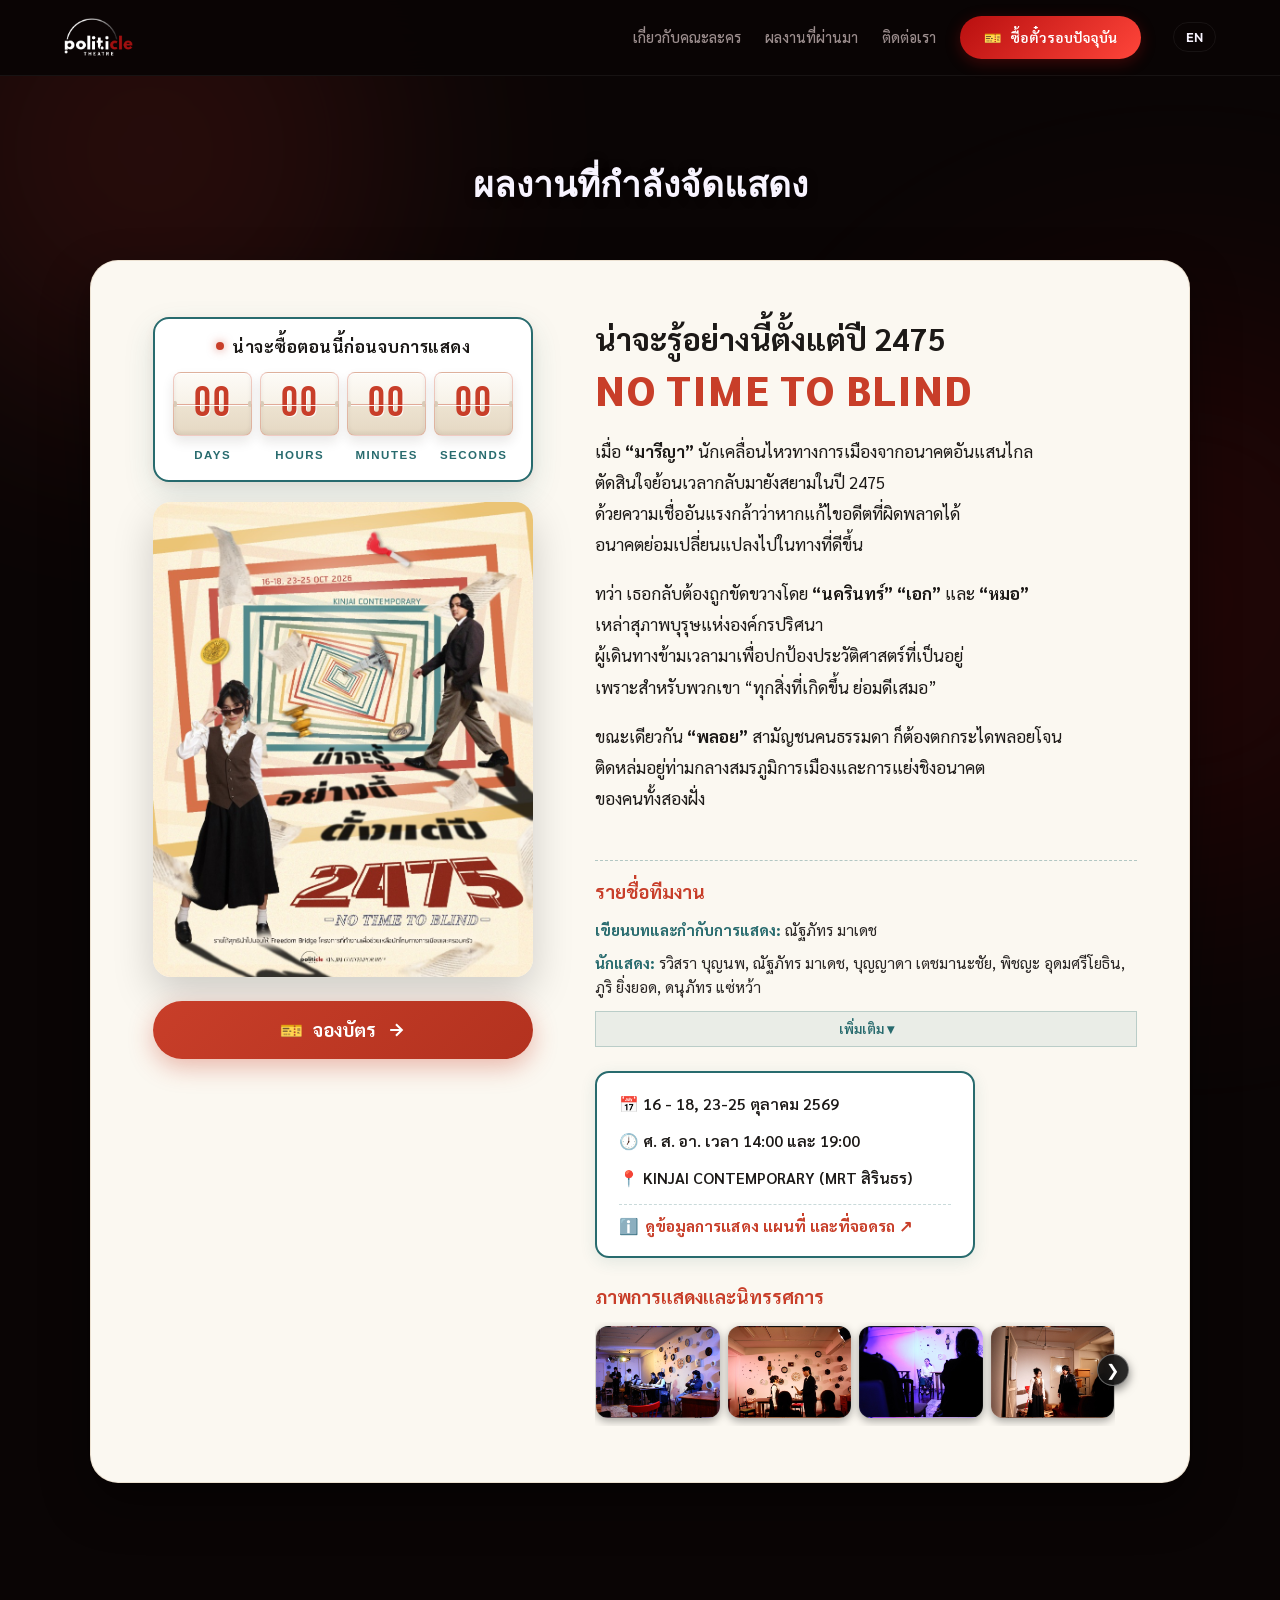
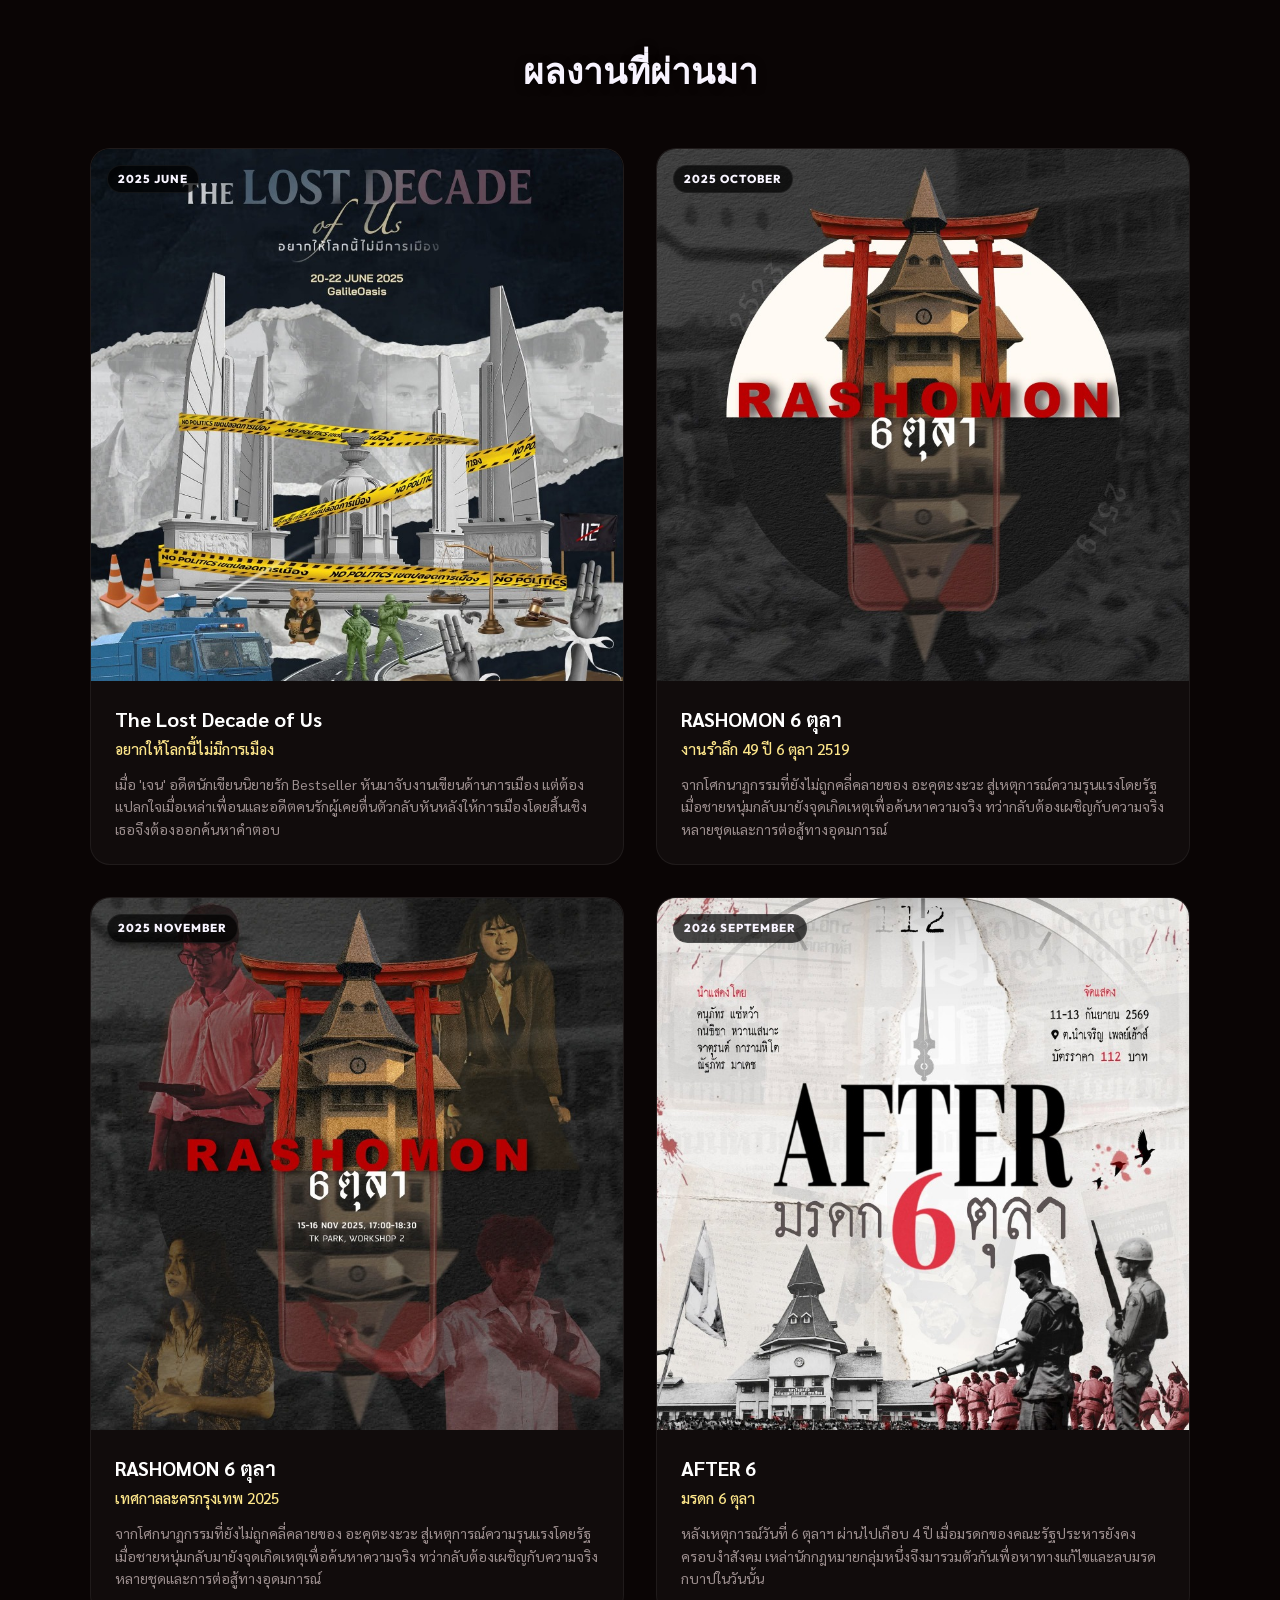
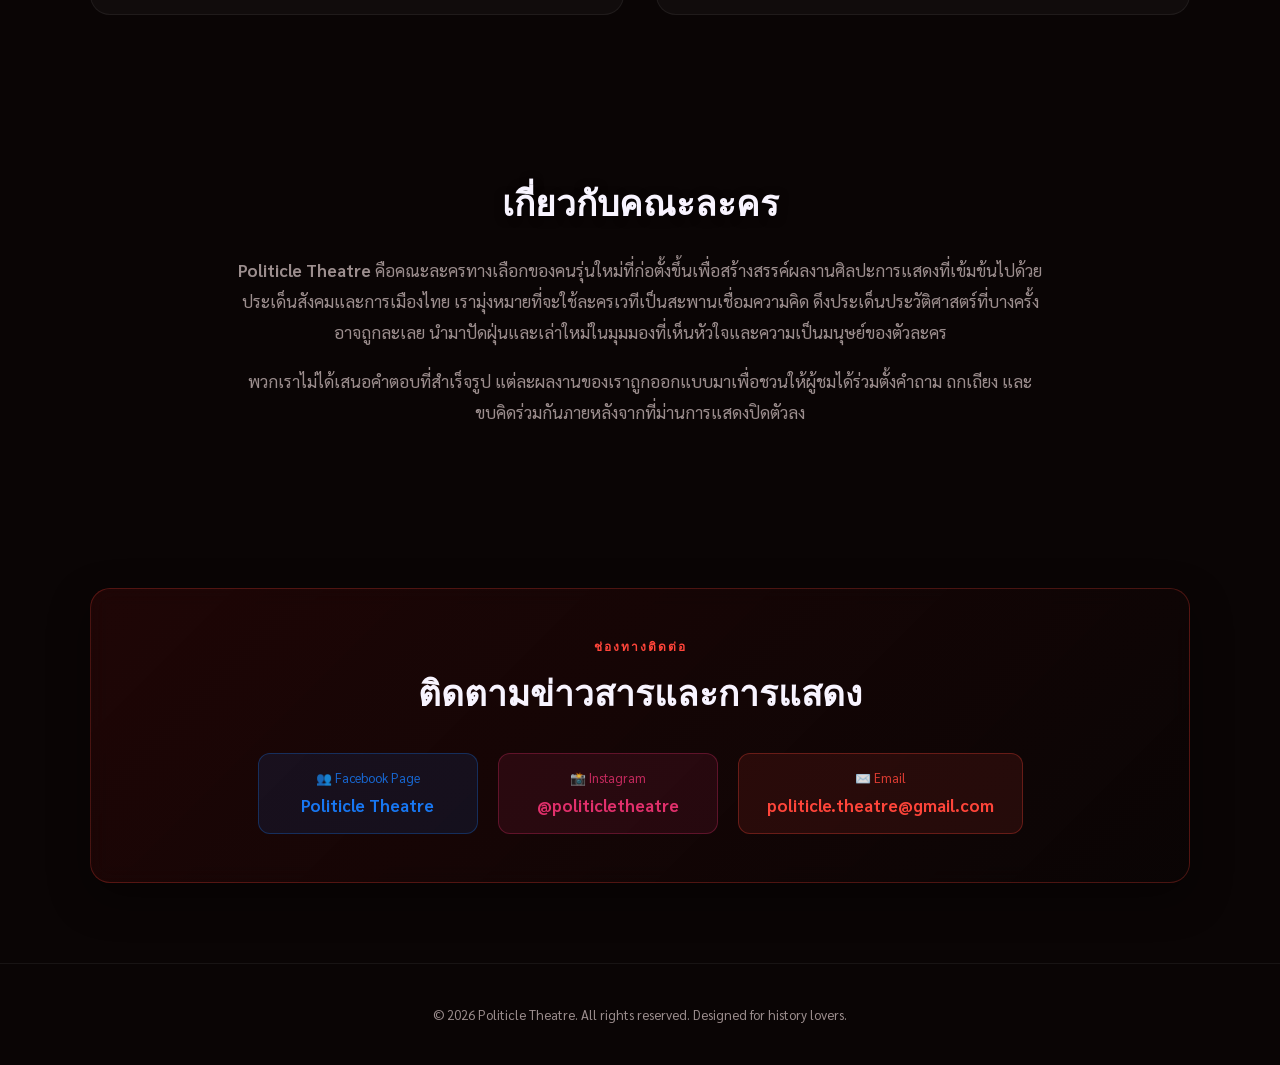
==== commit 467079d3: "Remove camera emoji from gallery heading" ====
--- a/index.html
+++ b/index.html
@@ -290,7 +290,6 @@
         <!-- Production & Exhibition Photos -->
         <div class="hero-preview-gallery" style="margin-top: 24px; width: 100%; max-width: 520px;">
           <h4 class="preview-team-title" style="margin-bottom: 10px;">
-            <span>📷</span>
             <span class="lang-en">Production & Exhibition Photos</span>
             <span class="lang-th">ภาพการแสดงและนิทรรศการ</span>
           </h4>
@@ -312,6 +311,16 @@
               <div class="gallery-photo" style="background-image: url('assets/scene-1932-13.jpg');" onclick="openLightbox('#gallery-preview-1932 .gallery-photo', 12)"></div>
               <div class="gallery-photo" style="background-image: url('assets/scene-1932-14.jpg');" onclick="openLightbox('#gallery-preview-1932 .gallery-photo', 13)"></div>
               <div class="gallery-photo" style="background-image: url('assets/scene-1932-15.jpg');" onclick="openLightbox('#gallery-preview-1932 .gallery-photo', 14)"></div>
+              <div class="gallery-photo" style="background-image: url('assets/scene-1932-16.jpg');" onclick="openLightbox('#gallery-preview-1932 .gallery-photo', 15)"></div>
+              <div class="gallery-photo" style="background-image: url('assets/scene-1932-17.jpg');" onclick="openLightbox('#gallery-preview-1932 .gallery-photo', 16)"></div>
+              <div class="gallery-photo" style="background-image: url('assets/scene-1932-18.jpg');" onclick="openLightbox('#gallery-preview-1932 .gallery-photo', 17)"></div>
+              <div class="gallery-photo" style="background-image: url('assets/scene-1932-19.jpg');" onclick="openLightbox('#gallery-preview-1932 .gallery-photo', 18)"></div>
+              <div class="gallery-photo" style="background-image: url('assets/scene-1932-20.jpg');" onclick="openLightbox('#gallery-preview-1932 .gallery-photo', 19)"></div>
+              <div class="gallery-photo" style="background-image: url('assets/scene-1932-21.jpg');" onclick="openLightbox('#gallery-preview-1932 .gallery-photo', 20)"></div>
+              <div class="gallery-photo" style="background-image: url('assets/scene-1932-22.jpg');" onclick="openLightbox('#gallery-preview-1932 .gallery-photo', 21)"></div>
+              <div class="gallery-photo" style="background-image: url('assets/scene-1932-23.jpg');" onclick="openLightbox('#gallery-preview-1932 .gallery-photo', 22)"></div>
+              <div class="gallery-photo" style="background-image: url('assets/scene-1932-24.jpg');" onclick="openLightbox('#gallery-preview-1932 .gallery-photo', 23)"></div>
+              <div class="gallery-photo" style="background-image: url('assets/scene-1932-25.jpg');" onclick="openLightbox('#gallery-preview-1932 .gallery-photo', 24)"></div>
             </div>
             <button type="button" class="gallery-scroll-btn next-btn" onclick="scrollGallery('gallery-preview-1932', 1)" aria-label="Next photos">&#10095;</button>
           </div>
@@ -678,6 +687,16 @@
                 <div class="gallery-photo" style="background-image: url('assets/scene-1932-13.jpg');" onclick="openLightbox('#gallery-1932 .gallery-photo', 12)"></div>
                 <div class="gallery-photo" style="background-image: url('assets/scene-1932-14.jpg');" onclick="openLightbox('#gallery-1932 .gallery-photo', 13)"></div>
                 <div class="gallery-photo" style="background-image: url('assets/scene-1932-15.jpg');" onclick="openLightbox('#gallery-1932 .gallery-photo', 14)"></div>
+                <div class="gallery-photo" style="background-image: url('assets/scene-1932-16.jpg');" onclick="openLightbox('#gallery-1932 .gallery-photo', 15)"></div>
+                <div class="gallery-photo" style="background-image: url('assets/scene-1932-17.jpg');" onclick="openLightbox('#gallery-1932 .gallery-photo', 16)"></div>
+                <div class="gallery-photo" style="background-image: url('assets/scene-1932-18.jpg');" onclick="openLightbox('#gallery-1932 .gallery-photo', 17)"></div>
+                <div class="gallery-photo" style="background-image: url('assets/scene-1932-19.jpg');" onclick="openLightbox('#gallery-1932 .gallery-photo', 18)"></div>
+                <div class="gallery-photo" style="background-image: url('assets/scene-1932-20.jpg');" onclick="openLightbox('#gallery-1932 .gallery-photo', 19)"></div>
+                <div class="gallery-photo" style="background-image: url('assets/scene-1932-21.jpg');" onclick="openLightbox('#gallery-1932 .gallery-photo', 20)"></div>
+                <div class="gallery-photo" style="background-image: url('assets/scene-1932-22.jpg');" onclick="openLightbox('#gallery-1932 .gallery-photo', 21)"></div>
+                <div class="gallery-photo" style="background-image: url('assets/scene-1932-23.jpg');" onclick="openLightbox('#gallery-1932 .gallery-photo', 22)"></div>
+                <div class="gallery-photo" style="background-image: url('assets/scene-1932-24.jpg');" onclick="openLightbox('#gallery-1932 .gallery-photo', 23)"></div>
+                <div class="gallery-photo" style="background-image: url('assets/scene-1932-25.jpg');" onclick="openLightbox('#gallery-1932 .gallery-photo', 24)"></div>
               </div>
               <button type="button" class="gallery-scroll-btn next-btn" onclick="scrollGallery('gallery-1932', 1)" aria-label="Next photos">&#10095;</button>
             </div>
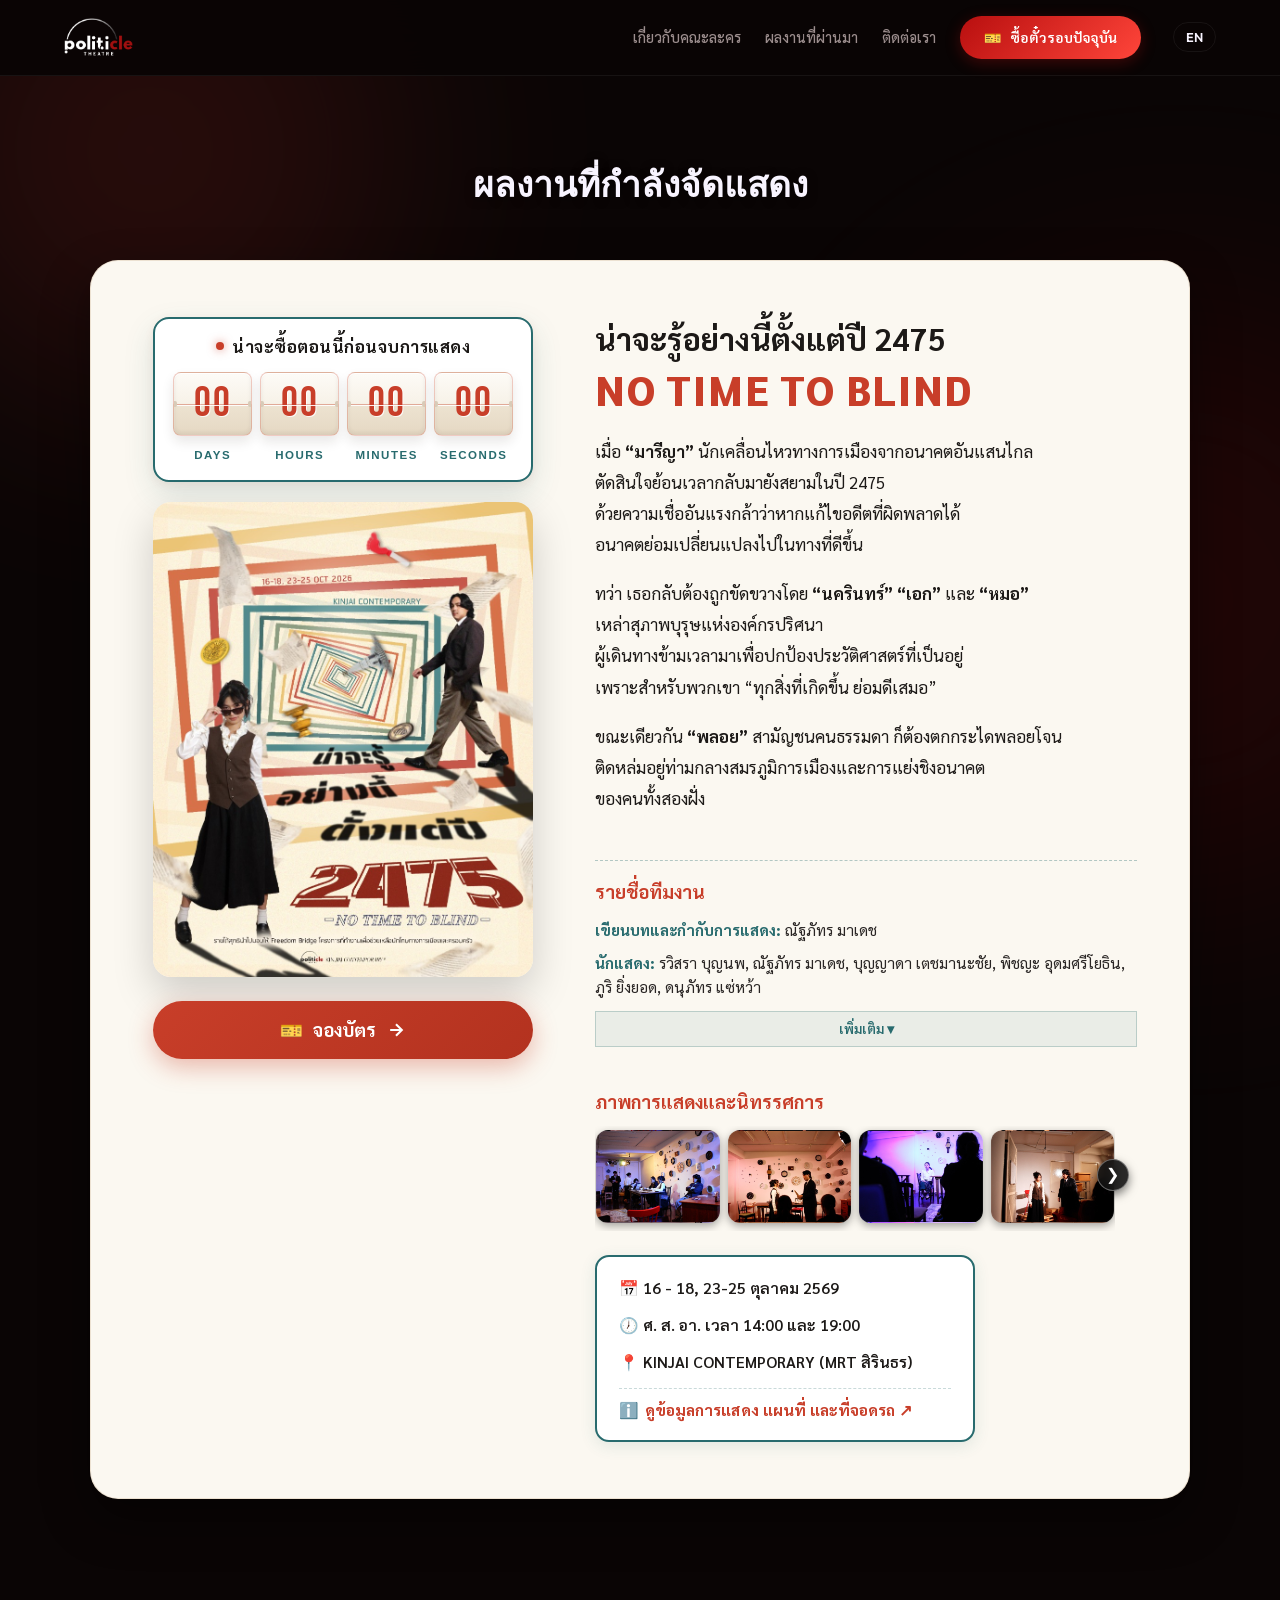
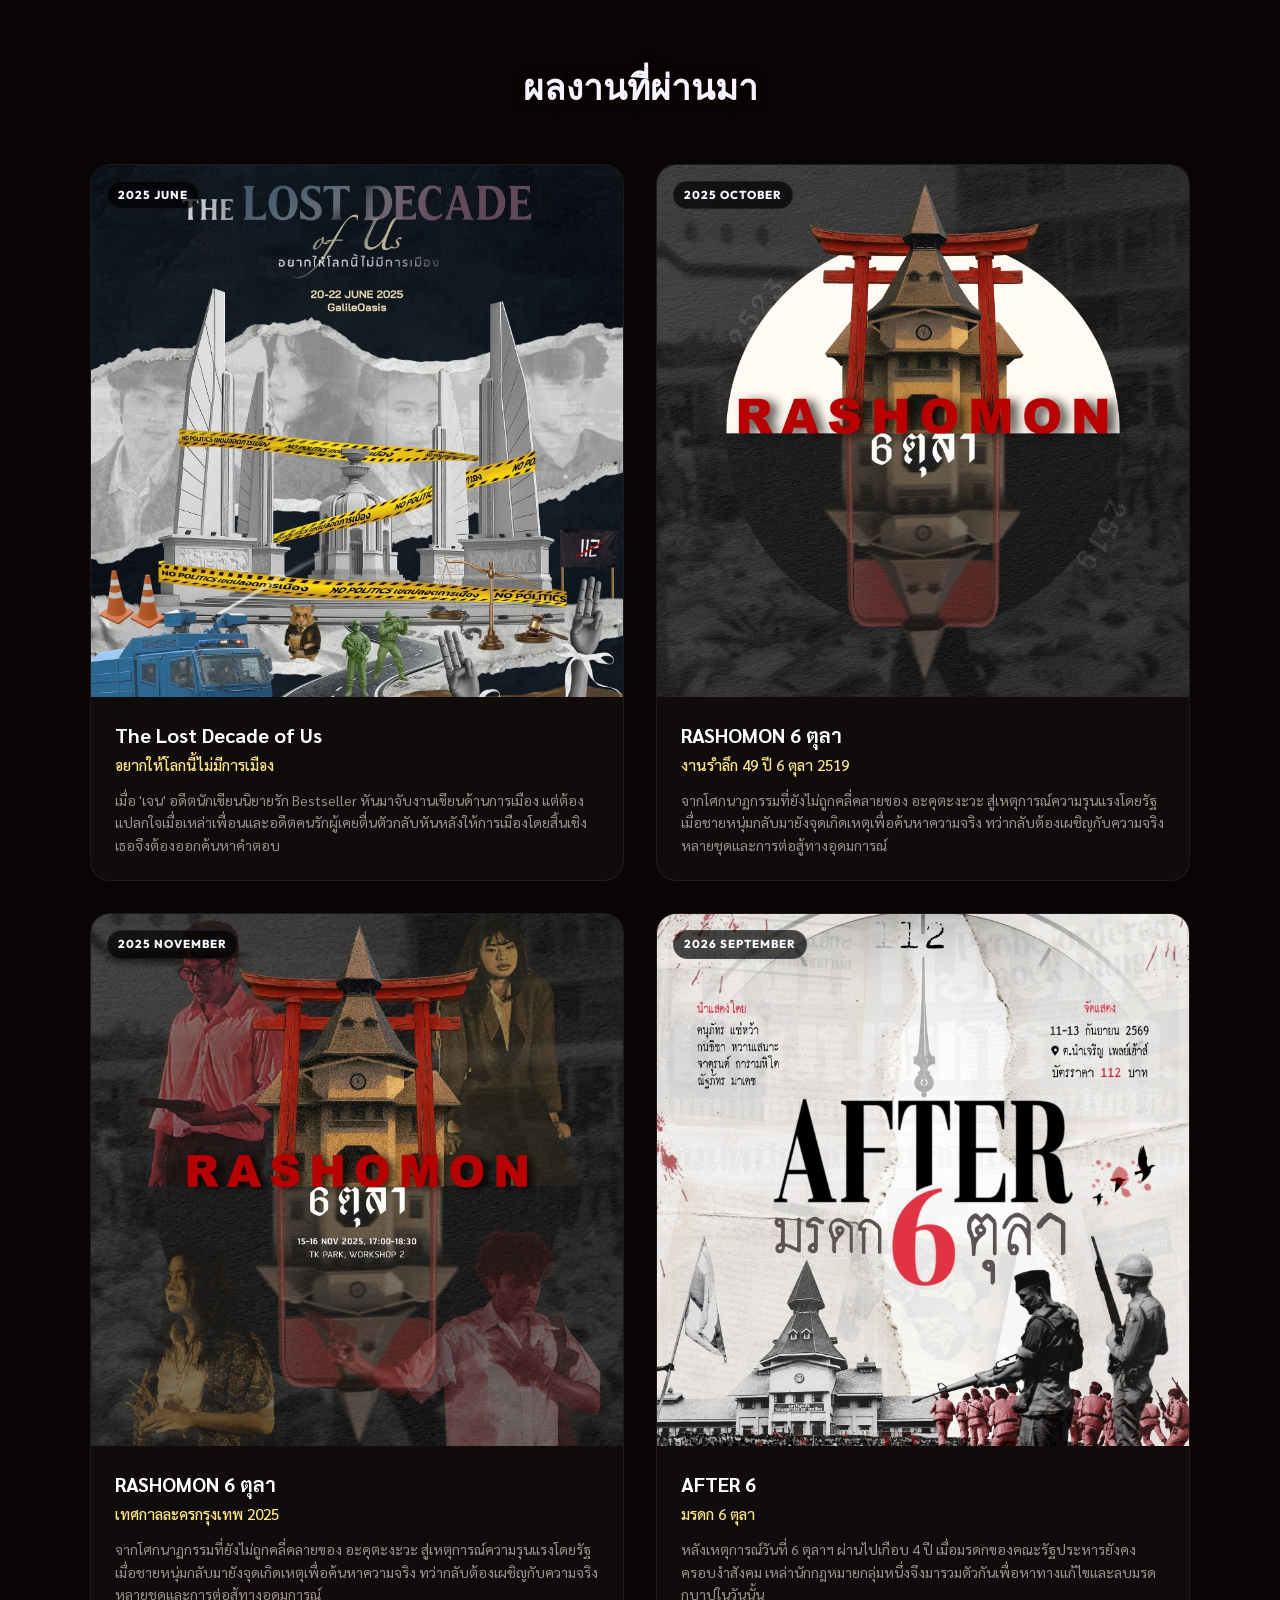
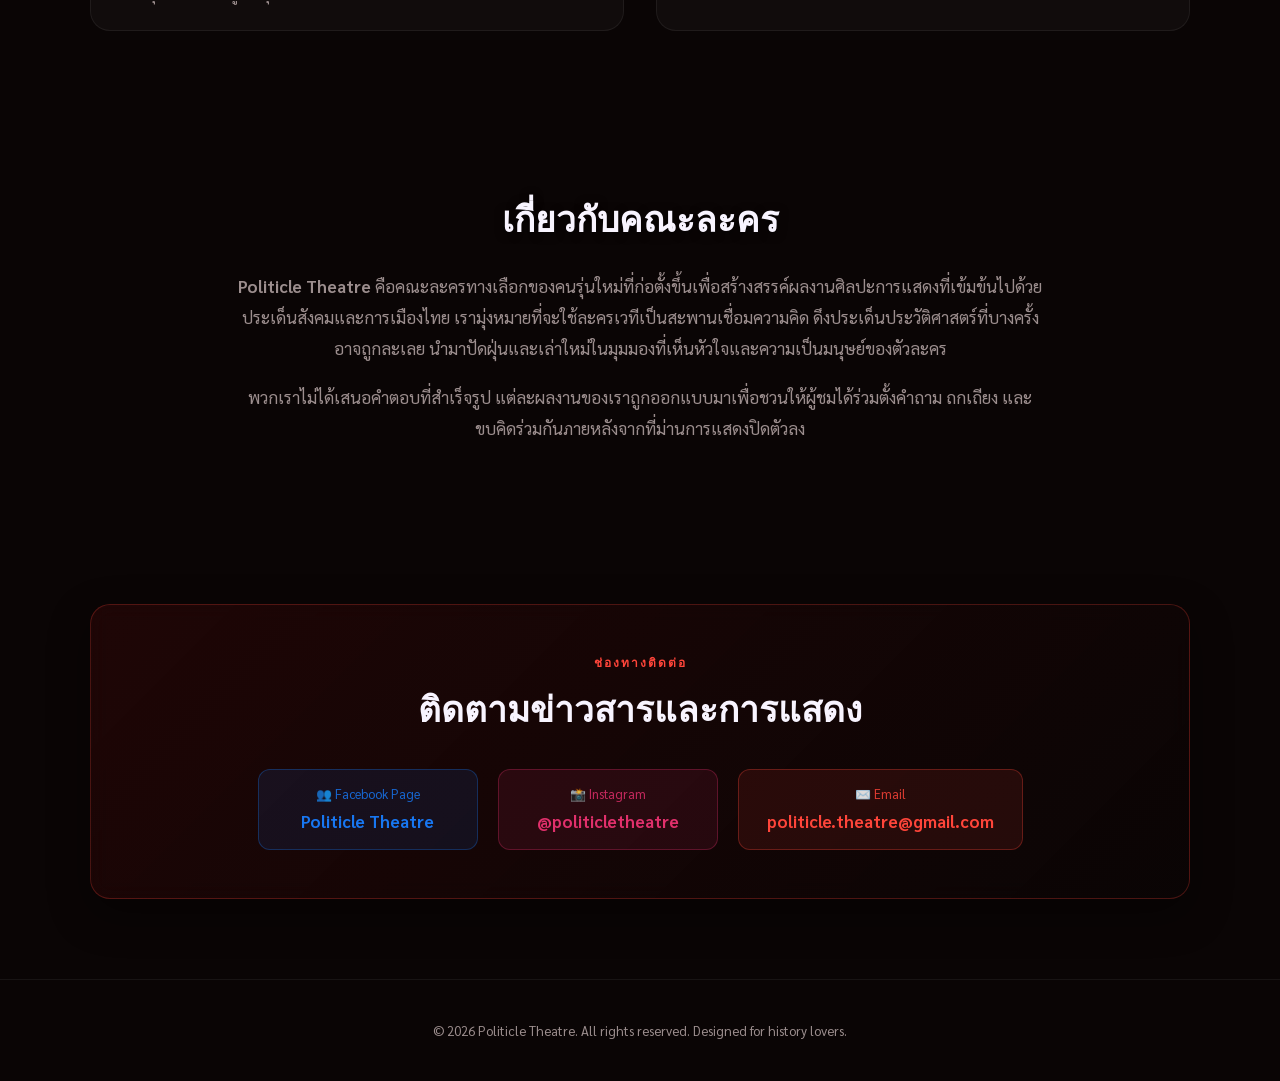
==== commit 53acee97: "Move photo galleries immediately below production team sections" ====
--- a/index.html
+++ b/index.html
@@ -272,23 +272,8 @@
           </details>
         </div>
 
-        <div class="hero-preview-meta">
-          <div class="meta-preview-item">📅 16 - 18, 23-25 ตุลาคม 2569</div>
-          <div class="meta-preview-item">🕖 ศ. ส. อา. เวลา 14:00 และ 19:00</div>
-          <div class="meta-preview-item">
-            <a href="https://maps.app.goo.gl/VUKqWCpS7jYkr4Rv7?g_st=ic" target="_blank" rel="noopener noreferrer">📍 KINJAI CONTEMPORARY (MRT สิรินธร)</a>
-          </div>
-          <div class="meta-preview-item" style="margin-top: 2px; padding-top: 8px; border-top: 1px dashed rgba(40, 107, 110, 0.25);">
-            <a href="javascript:void(0)" onclick="openModal('dialog-1932')" style="color: #c83e29; font-weight: 700; display: inline-flex; align-items: center; gap: 6px;">
-              <span>ℹ️</span>
-              <span class="lang-en">View Full Show Info, Map & Parking ↗</span>
-              <span class="lang-th">ดูข้อมูลการแสดง แผนที่ และที่จอดรถ ↗</span>
-            </a>
-          </div>
-        </div>
-
         <!-- Production & Exhibition Photos -->
-        <div class="hero-preview-gallery" style="margin-top: 24px; width: 100%; max-width: 520px;">
+        <div class="hero-preview-gallery" style="margin-top: 16px; width: 100%; max-width: 520px;">
           <h4 class="preview-team-title" style="margin-bottom: 10px;">
             <span class="lang-en">Production & Exhibition Photos</span>
             <span class="lang-th">ภาพการแสดงและนิทรรศการ</span>
@@ -325,6 +310,21 @@
             <button type="button" class="gallery-scroll-btn next-btn" onclick="scrollGallery('gallery-preview-1932', 1)" aria-label="Next photos">&#10095;</button>
           </div>
         </div>
+
+        <div class="hero-preview-meta" style="margin-top: 24px;">
+          <div class="meta-preview-item">📅 16 - 18, 23-25 ตุลาคม 2569</div>
+          <div class="meta-preview-item">🕖 ศ. ส. อา. เวลา 14:00 และ 19:00</div>
+          <div class="meta-preview-item">
+            <a href="https://maps.app.goo.gl/VUKqWCpS7jYkr4Rv7?g_st=ic" target="_blank" rel="noopener noreferrer">📍 KINJAI CONTEMPORARY (MRT สิรินธร)</a>
+          </div>
+          <div class="meta-preview-item" style="margin-top: 2px; padding-top: 8px; border-top: 1px dashed rgba(40, 107, 110, 0.25);">
+            <a href="javascript:void(0)" onclick="openModal('dialog-1932')" style="color: #c83e29; font-weight: 700; display: inline-flex; align-items: center; gap: 6px;">
+              <span>ℹ️</span>
+              <span class="lang-en">View Full Show Info, Map & Parking ↗</span>
+              <span class="lang-th">ดูข้อมูลการแสดง แผนที่ และที่จอดรถ ↗</span>
+            </a>
+          </div>
+        </div>
       </div>
     </div>
   </section>
@@ -591,77 +591,6 @@
                 </li>
               </ul>
             </details>
-          </div>
-          
-          <div class="dialog-section">
-            <h4>
-              <span class="lang-en">Performance Details</span>
-              <span class="lang-th">ข้อมูลและรอบการแสดง</span>
-            </h4>
-            <ul class="crew-list">
-              <li>
-                <span class="lang-en"><strong>Show Dates:</strong> 16 - 18, 23-25 October 2026</span>
-                <span class="lang-th"><strong>วันแสดง:</strong> 16 - 18, 23-25 ตุลาคม 2569</span>
-              </li>
-              <li>
-                <span class="lang-en"><strong>Showtimes:</strong> Fri, Sat, Sun at 14:00 & 19:00 (Fri 16 Oct: 19:00 only)</span>
-                <span class="lang-th"><strong>รอบเวลา:</strong> ศ. ส. อา. เวลา 14:00 และ 19:00 (ศุกร์ที่ 16 ต.ค. เฉพาะรอบ 19:00)</span>
-              </li>
-              <li>
-                <span class="lang-en"><strong>Venue:</strong> KINJAI CONTEMPORARY (MRT Sirindhorn)</span>
-                <span class="lang-th"><strong>สถานที่จัดแสดง:</strong> KINJAI CONTEMPORARY (MRT สิรินธร)</span>
-              </li>
-              <li>
-                <span class="lang-en"><strong>Duration:</strong> Approx. 2 hours 30 mins (no intermission)</span>
-                <span class="lang-th"><strong>ระยะเวลา:</strong> ประมาณ 2 ชั่วโมง 30 นาที (ไม่มีพักครึ่ง)</span>
-              </li>
-            </ul>
-          </div>
-
-          <div class="dialog-section">
-            <h4>
-              <span class="lang-en">Ticket Types & Pricing</span>
-              <span class="lang-th">ประเภทและราคาบัตร</span>
-            </h4>
-            <ul class="crew-list">
-              <li>
-                <span class="lang-en"><strong>EARLY BIRD:</strong> 390 THB</span>
-                <span class="lang-th"><strong>EARLY BIRD:</strong> 390 บาท</span>
-              </li>
-              <li>
-                <span class="lang-en"><strong>STUDENT:</strong> 450 THB (Please present valid student ID at check-in)</span>
-                <span class="lang-th"><strong>STUDENT:</strong> 450 บาท (กรุณานำบัตรนักเรียน นักศึกษามาแสดง ณ จุดลงทะเบียน)</span>
-              </li>
-              <li>
-                <span class="lang-en"><strong>REGULAR:</strong> 590 THB</span>
-                <span class="lang-th"><strong>REGULAR:</strong> 590 บาท</span>
-              </li>
-              <li>
-                <span class="lang-en"><strong>PRO AFTER 6:</strong> 350 THB / <strong>PRO 6 ตุลา:</strong> 490 THB</span>
-                <span class="lang-th"><strong>PRO AFTER 6:</strong> 350 บาท / <strong>PRO 6 ตุลา:</strong> 490 บาท</span>
-              </li>
-            </ul>
-          </div>
-
-          <div class="dialog-section">
-            <h4>
-              <span class="lang-en">Characters</span>
-              <span class="lang-th">แนะนำตัวละคร</span>
-            </h4>
-            <ul class="crew-list">
-              <li>
-                <span class="lang-en"><strong>Marya:</strong> Political activist from a distant future</span>
-                <span class="lang-th"><strong>มารีญา:</strong> นักเคลื่อนไหวทางการเมืองจากอนาคตอันแสนไกล</span>
-              </li>
-              <li>
-                <span class="lang-en"><strong>Nakarin, Aek, Mor:</strong> Gentlemen of a mysterious organization protecting history</span>
-                <span class="lang-th"><strong>นครินทร์, เอก, หมอ:</strong> เหล่าสุภาพบุรุษแห่งองค์กรปริศนา ผู้เดินทางข้ามเวลามาเพื่อปกป้องประวัติศาสตร์ที่เป็นอยู่</span>
-              </li>
-              <li>
-                <span class="lang-en"><strong>Ploy:</strong> Ordinary civilian caught in the conflict</span>
-                <span class="lang-th"><strong>พลอย:</strong> สามัญชนคนธรรมดาที่ตกกระไดพลอยโจน ติดหล่มอยู่ท่ามกลางสมรภูมิการเมือง</span>
-              </li>
-            </ul>
           </div>
 
           <div class="dialog-section">
@@ -701,6 +630,77 @@
               <button type="button" class="gallery-scroll-btn next-btn" onclick="scrollGallery('gallery-1932', 1)" aria-label="Next photos">&#10095;</button>
             </div>
           </div>
+          
+          <div class="dialog-section">
+            <h4>
+              <span class="lang-en">Performance Details</span>
+              <span class="lang-th">ข้อมูลและรอบการแสดง</span>
+            </h4>
+            <ul class="crew-list">
+              <li>
+                <span class="lang-en"><strong>Show Dates:</strong> 16 - 18, 23-25 October 2026</span>
+                <span class="lang-th"><strong>วันแสดง:</strong> 16 - 18, 23-25 ตุลาคม 2569</span>
+              </li>
+              <li>
+                <span class="lang-en"><strong>Showtimes:</strong> Fri, Sat, Sun at 14:00 & 19:00 (Fri 16 Oct: 19:00 only)</span>
+                <span class="lang-th"><strong>รอบเวลา:</strong> ศ. ส. อา. เวลา 14:00 และ 19:00 (ศุกร์ที่ 16 ต.ค. เฉพาะรอบ 19:00)</span>
+              </li>
+              <li>
+                <span class="lang-en"><strong>Venue:</strong> KINJAI CONTEMPORARY (MRT Sirindhorn)</span>
+                <span class="lang-th"><strong>สถานที่จัดแสดง:</strong> KINJAI CONTEMPORARY (MRT สิรินธร)</span>
+              </li>
+              <li>
+                <span class="lang-en"><strong>Duration:</strong> Approx. 2 hours 30 mins (no intermission)</span>
+                <span class="lang-th"><strong>ระยะเวลา:</strong> ประมาณ 2 ชั่วโมง 30 นาที (ไม่มีพักครึ่ง)</span>
+              </li>
+            </ul>
+          </div>
+
+          <div class="dialog-section">
+            <h4>
+              <span class="lang-en">Ticket Types & Pricing</span>
+              <span class="lang-th">ประเภทและราคาบัตร</span>
+            </h4>
+            <ul class="crew-list">
+              <li>
+                <span class="lang-en"><strong>EARLY BIRD:</strong> 390 THB</span>
+                <span class="lang-th"><strong>EARLY BIRD:</strong> 390 บาท</span>
+              </li>
+              <li>
+                <span class="lang-en"><strong>STUDENT:</strong> 450 THB (Please present valid student ID at check-in)</span>
+                <span class="lang-th"><strong>STUDENT:</strong> 450 บาท (กรุณานำบัตรนักเรียน นักศึกษามาแสดง ณ จุดลงทะเบียน)</span>
+              </li>
+              <li>
+                <span class="lang-en"><strong>REGULAR:</strong> 590 THB</span>
+                <span class="lang-th"><strong>REGULAR:</strong> 590 บาท</span>
+              </li>
+              <li>
+                <span class="lang-en"><strong>PRO AFTER 6:</strong> 350 THB / <strong>PRO 6 ตุลา:</strong> 490 THB</span>
+                <span class="lang-th"><strong>PRO AFTER 6:</strong> 350 บาท / <strong>PRO 6 ตุลา:</strong> 490 บาท</span>
+              </li>
+            </ul>
+          </div>
+
+          <div class="dialog-section">
+            <h4>
+              <span class="lang-en">Characters</span>
+              <span class="lang-th">แนะนำตัวละคร</span>
+            </h4>
+            <ul class="crew-list">
+              <li>
+                <span class="lang-en"><strong>Marya:</strong> Political activist from a distant future</span>
+                <span class="lang-th"><strong>มารีญา:</strong> นักเคลื่อนไหวทางการเมืองจากอนาคตอันแสนไกล</span>
+              </li>
+              <li>
+                <span class="lang-en"><strong>Nakarin, Aek, Mor:</strong> Gentlemen of a mysterious organization protecting history</span>
+                <span class="lang-th"><strong>นครินทร์, เอก, หมอ:</strong> เหล่าสุภาพบุรุษแห่งองค์กรปริศนา ผู้เดินทางข้ามเวลามาเพื่อปกป้องประวัติศาสตร์ที่เป็นอยู่</span>
+              </li>
+              <li>
+                <span class="lang-en"><strong>Ploy:</strong> Ordinary civilian caught in the conflict</span>
+                <span class="lang-th"><strong>พลอย:</strong> สามัญชนคนธรรมดาที่ตกกระไดพลอยโจน ติดหล่มอยู่ท่ามกลางสมรภูมิการเมือง</span>
+              </li>
+            </ul>
+          </div>
 
           <div class="dialog-section">
             <h4>
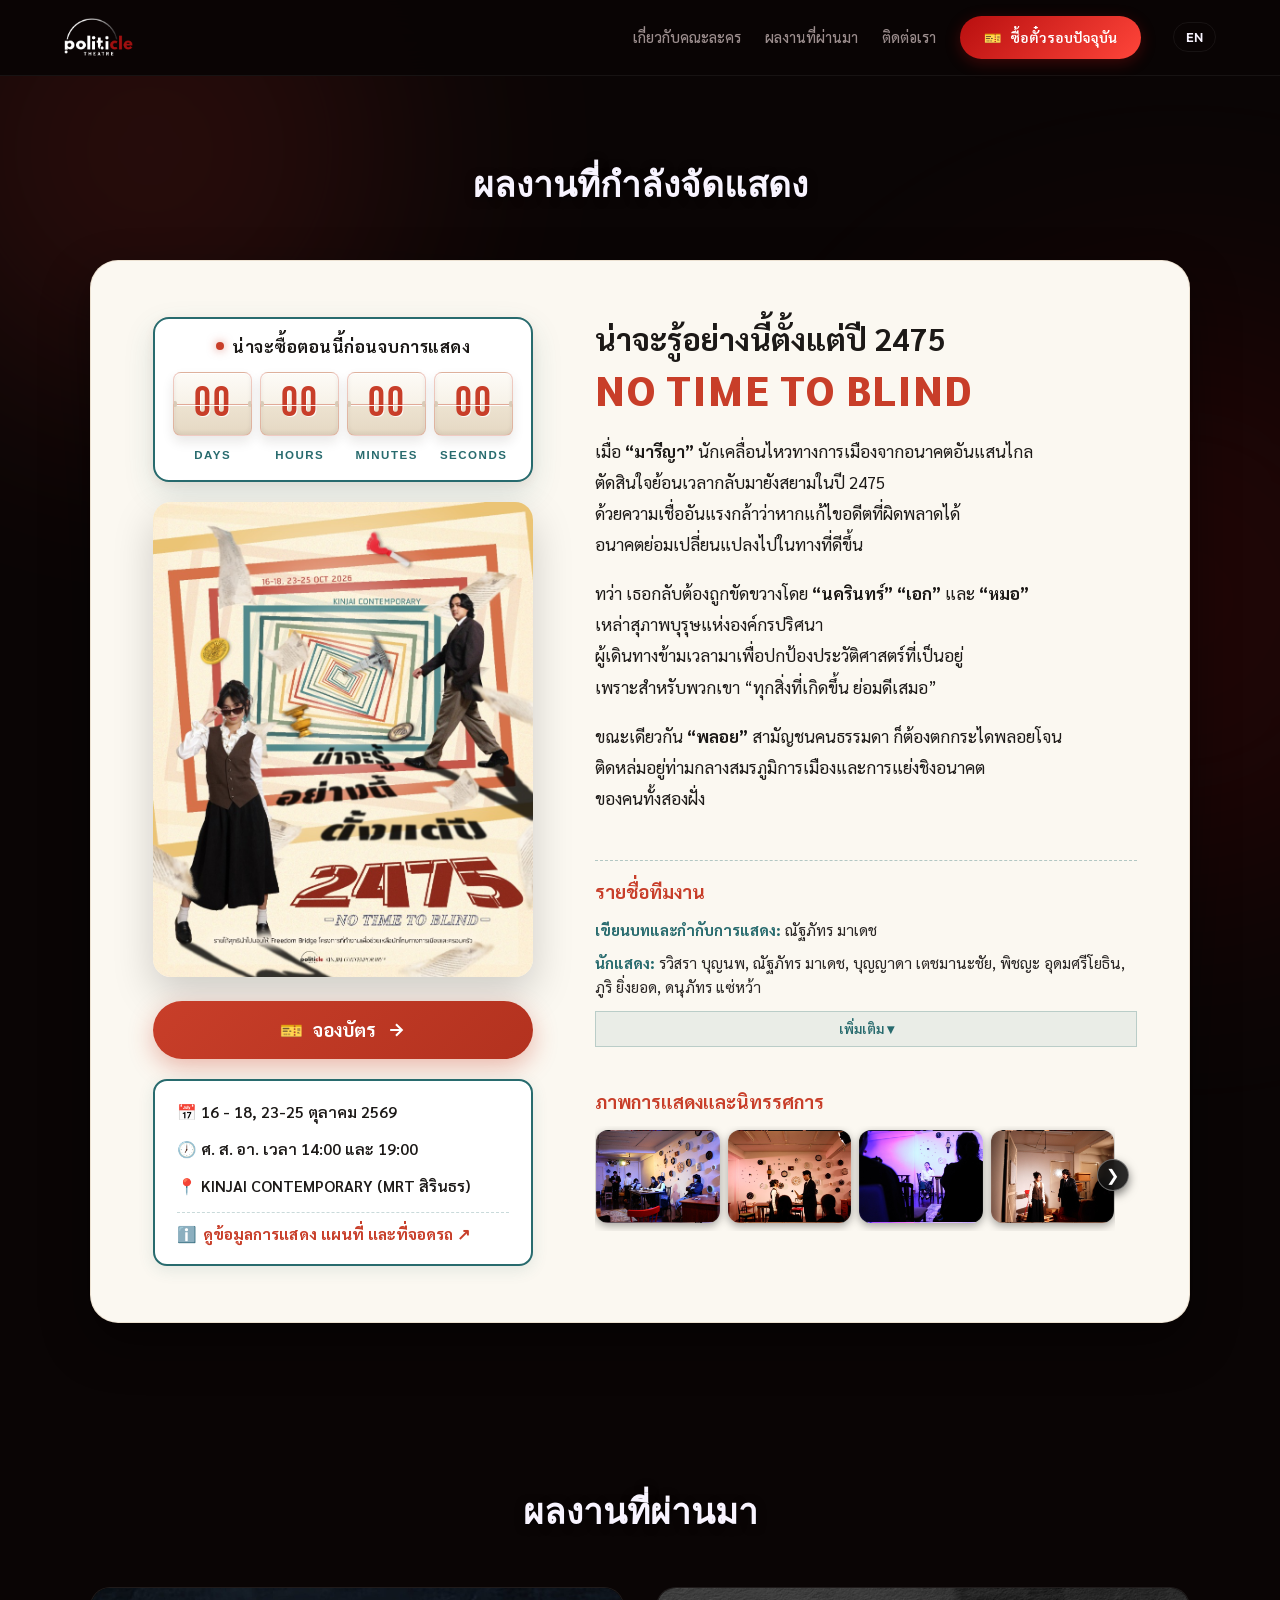
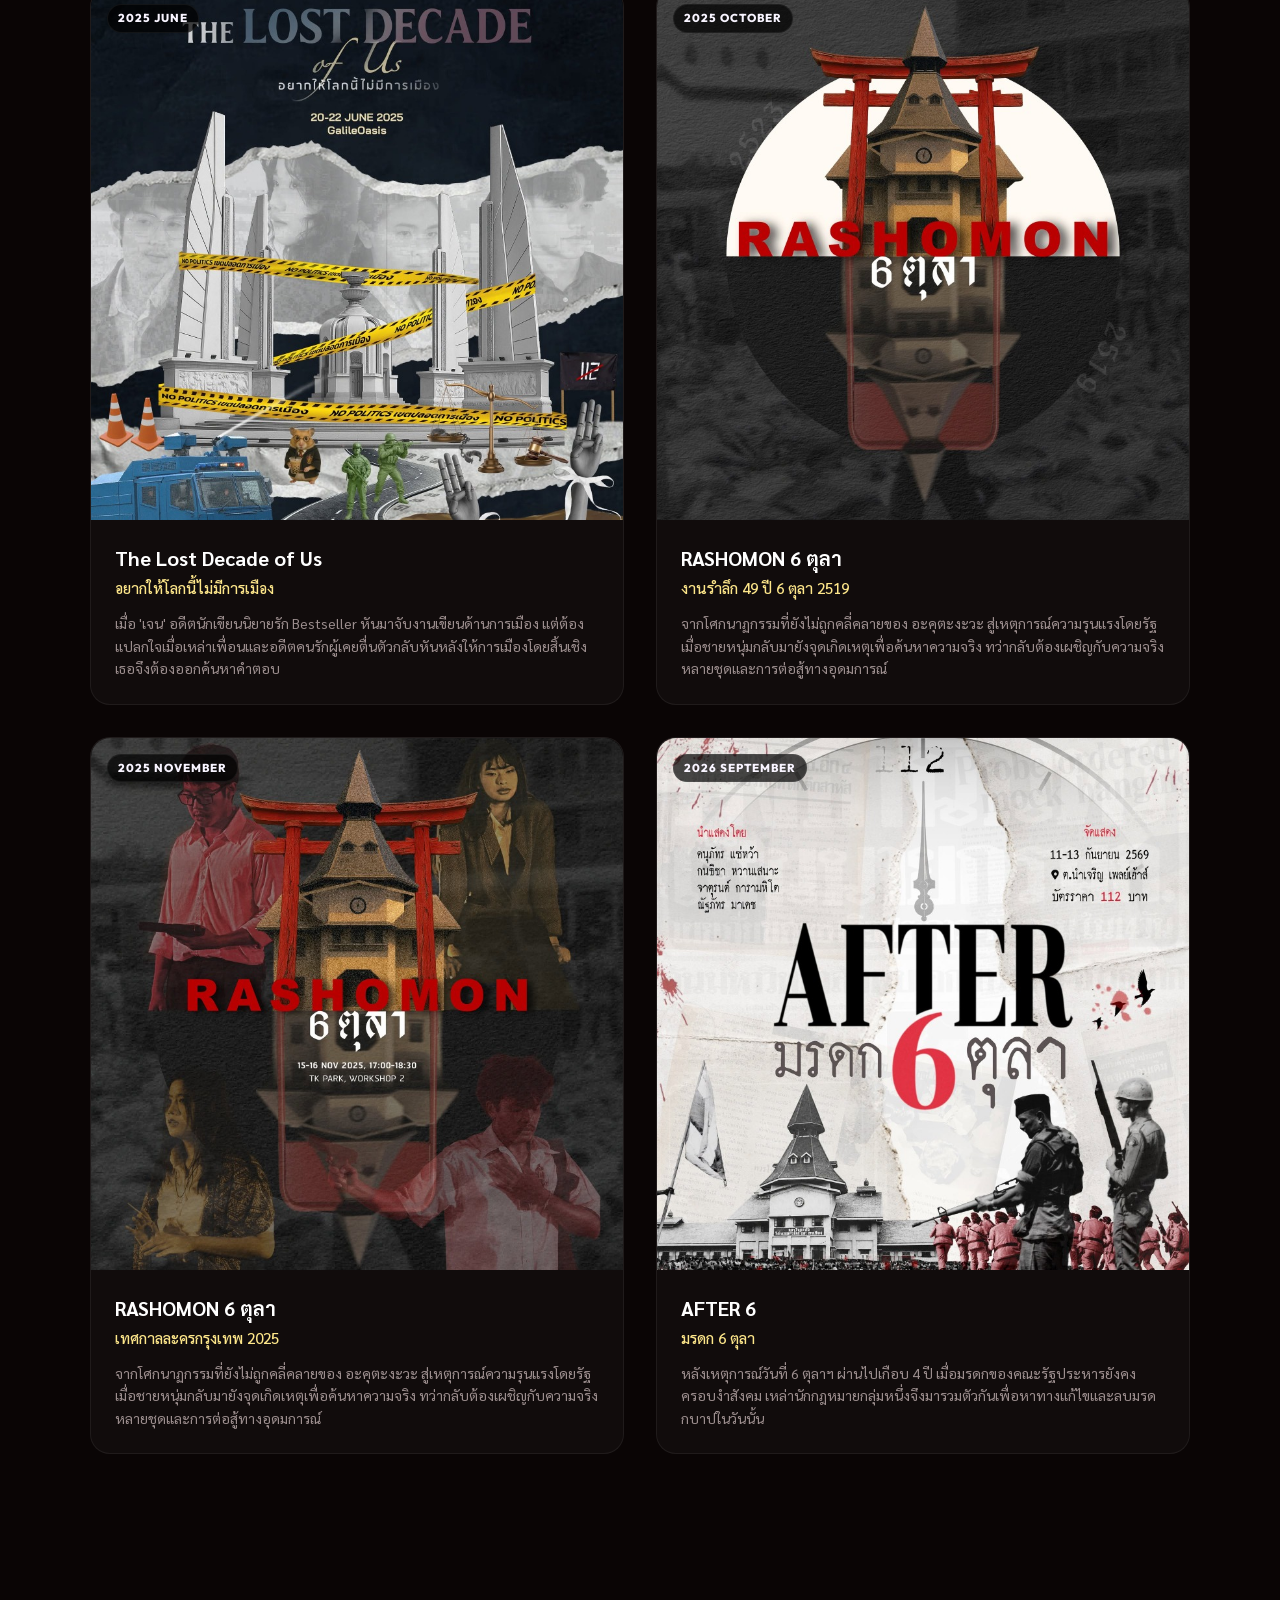
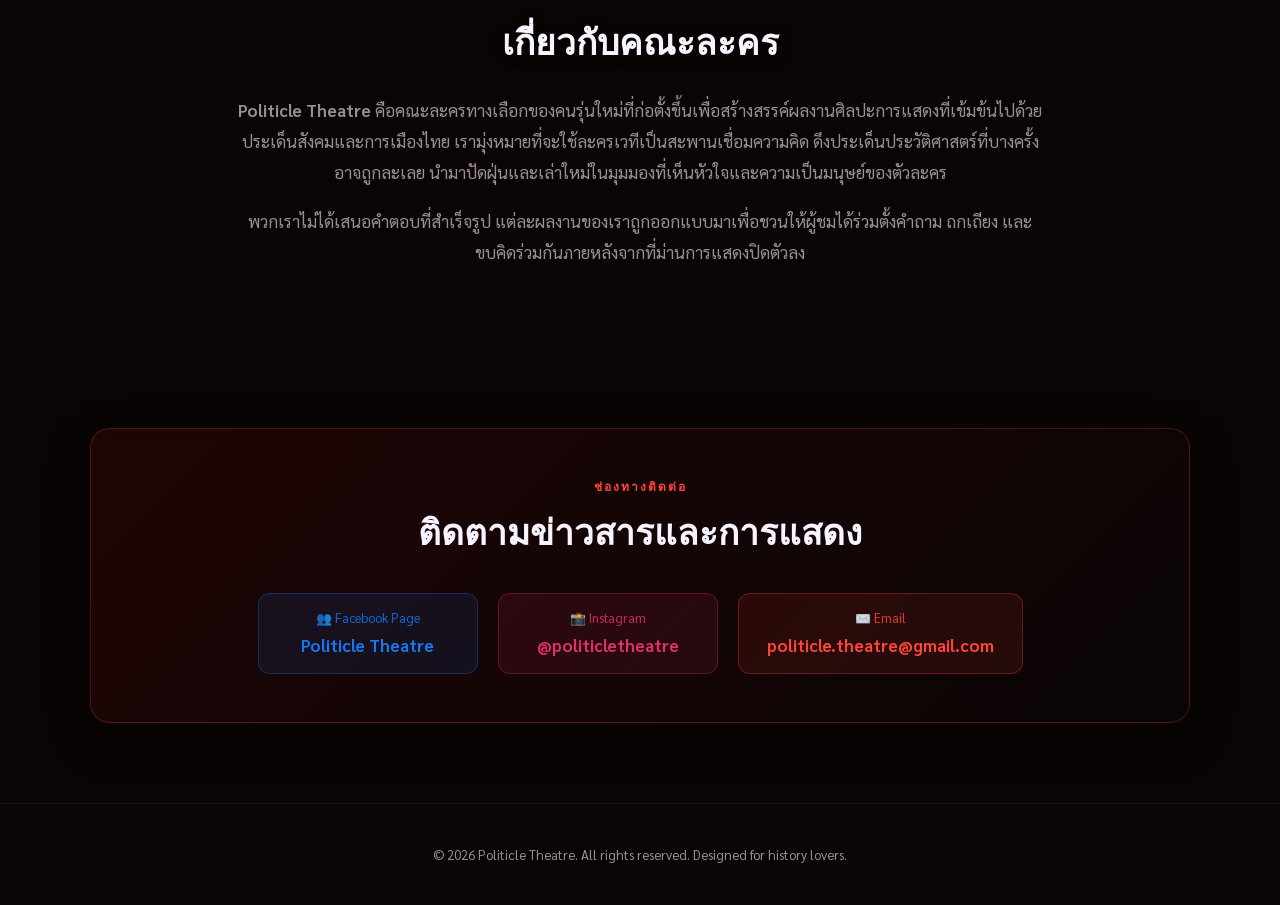
==== commit 10416daf: "Move show dates, venue and info box under Book Tickets button" ====
--- a/index.html
+++ b/index.html
@@ -138,6 +138,21 @@
           <span class="lang-th">จองบัตร</span>
           <svg width="20" height="20" viewBox="0 0 24 24" fill="none" stroke="currentColor" stroke-width="2.5"><path d="M5 12h14M12 5l7 7-7 7"/></svg>
         </a>
+
+        <div class="hero-preview-meta">
+          <div class="meta-preview-item">📅 16 - 18, 23-25 ตุลาคม 2569</div>
+          <div class="meta-preview-item">🕖 ศ. ส. อา. เวลา 14:00 และ 19:00</div>
+          <div class="meta-preview-item">
+            <a href="https://maps.app.goo.gl/VUKqWCpS7jYkr4Rv7?g_st=ic" target="_blank" rel="noopener noreferrer">📍 KINJAI CONTEMPORARY (MRT สิรินธร)</a>
+          </div>
+          <div class="meta-preview-item" style="margin-top: 2px; padding-top: 8px; border-top: 1px dashed rgba(40, 107, 110, 0.25);">
+            <a href="javascript:void(0)" onclick="openModal('dialog-1932')" style="color: #c83e29; font-weight: 700; display: inline-flex; align-items: center; gap: 6px;">
+              <span>ℹ️</span>
+              <span class="lang-en">View Full Show Info, Map & Parking ↗</span>
+              <span class="lang-th">ดูข้อมูลการแสดง แผนที่ และที่จอดรถ ↗</span>
+            </a>
+          </div>
+        </div>
       </div>
 
       <div class="hero-preview-content">
@@ -310,21 +325,6 @@
             <button type="button" class="gallery-scroll-btn next-btn" onclick="scrollGallery('gallery-preview-1932', 1)" aria-label="Next photos">&#10095;</button>
           </div>
         </div>
-
-        <div class="hero-preview-meta" style="margin-top: 24px;">
-          <div class="meta-preview-item">📅 16 - 18, 23-25 ตุลาคม 2569</div>
-          <div class="meta-preview-item">🕖 ศ. ส. อา. เวลา 14:00 และ 19:00</div>
-          <div class="meta-preview-item">
-            <a href="https://maps.app.goo.gl/VUKqWCpS7jYkr4Rv7?g_st=ic" target="_blank" rel="noopener noreferrer">📍 KINJAI CONTEMPORARY (MRT สิรินธร)</a>
-          </div>
-          <div class="meta-preview-item" style="margin-top: 2px; padding-top: 8px; border-top: 1px dashed rgba(40, 107, 110, 0.25);">
-            <a href="javascript:void(0)" onclick="openModal('dialog-1932')" style="color: #c83e29; font-weight: 700; display: inline-flex; align-items: center; gap: 6px;">
-              <span>ℹ️</span>
-              <span class="lang-en">View Full Show Info, Map & Parking ↗</span>
-              <span class="lang-th">ดูข้อมูลการแสดง แผนที่ และที่จอดรถ ↗</span>
-            </a>
-          </div>
-        </div>
       </div>
     </div>
   </section>
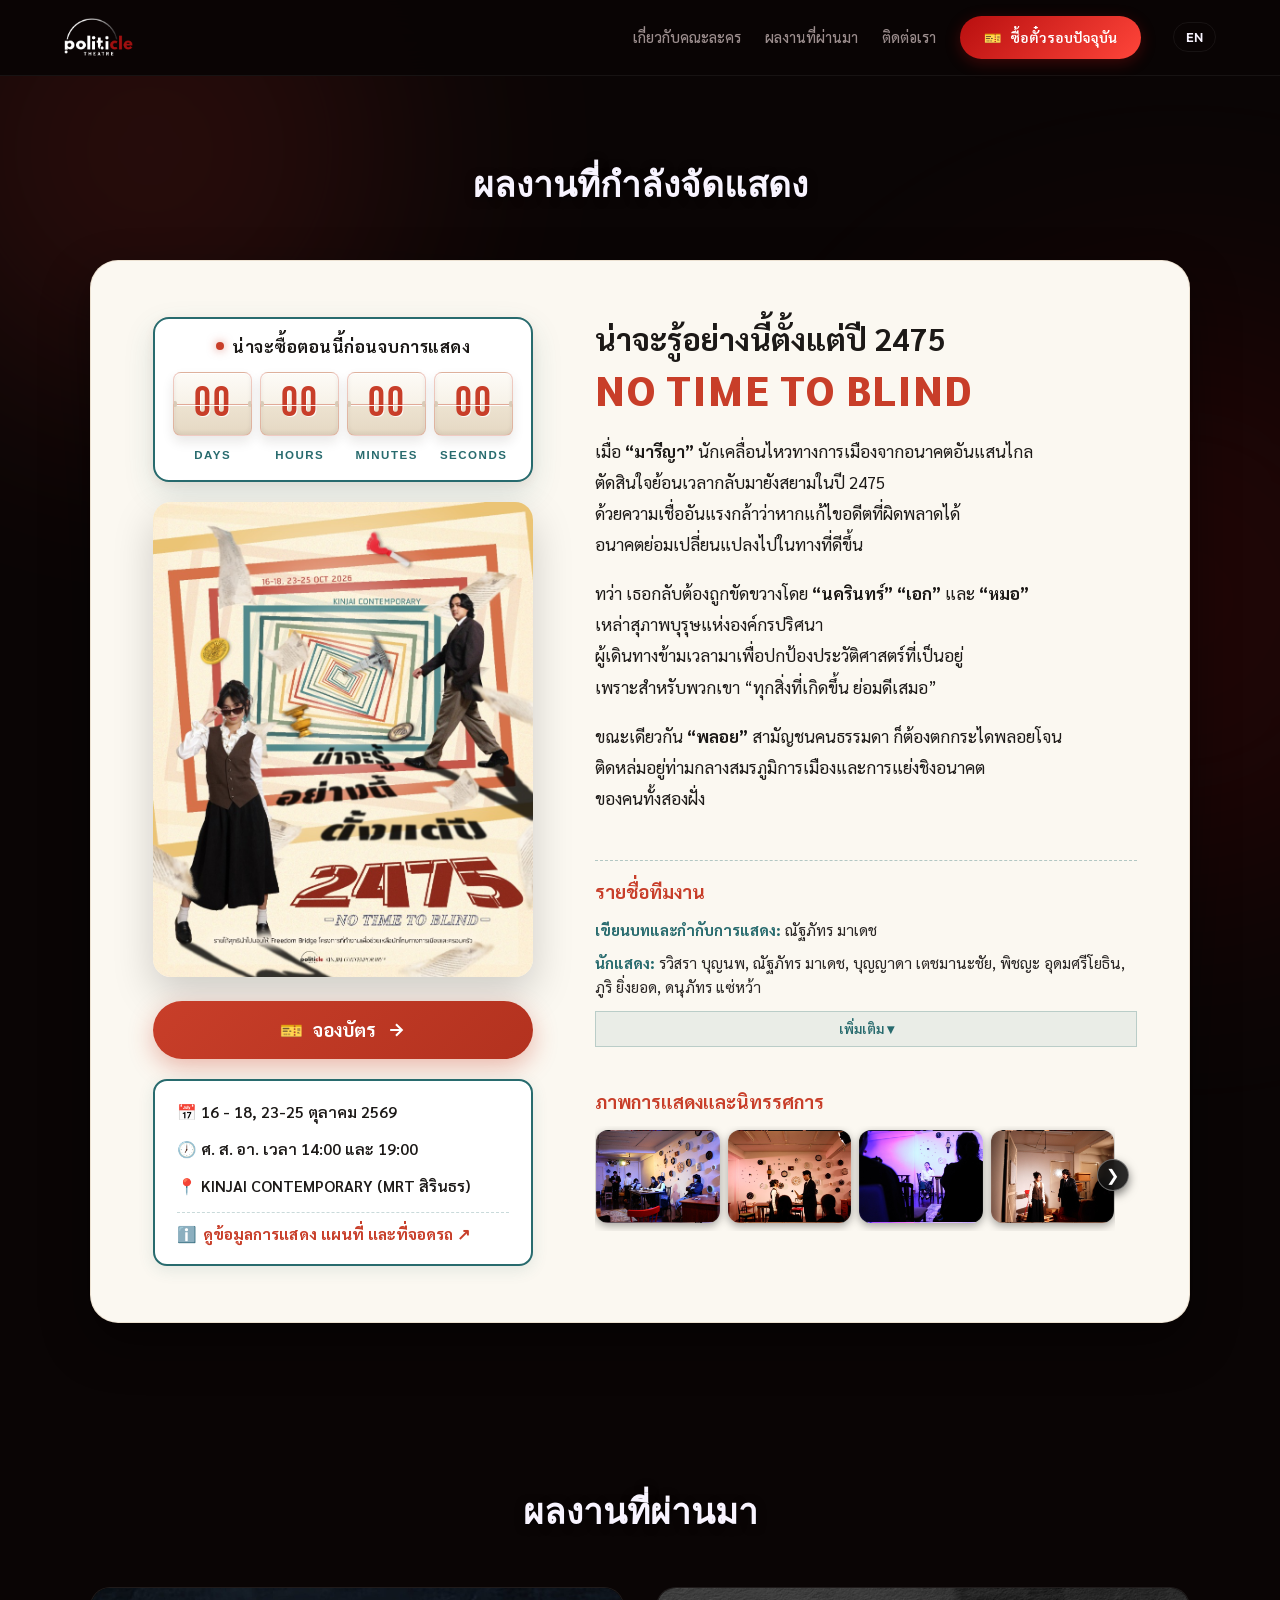
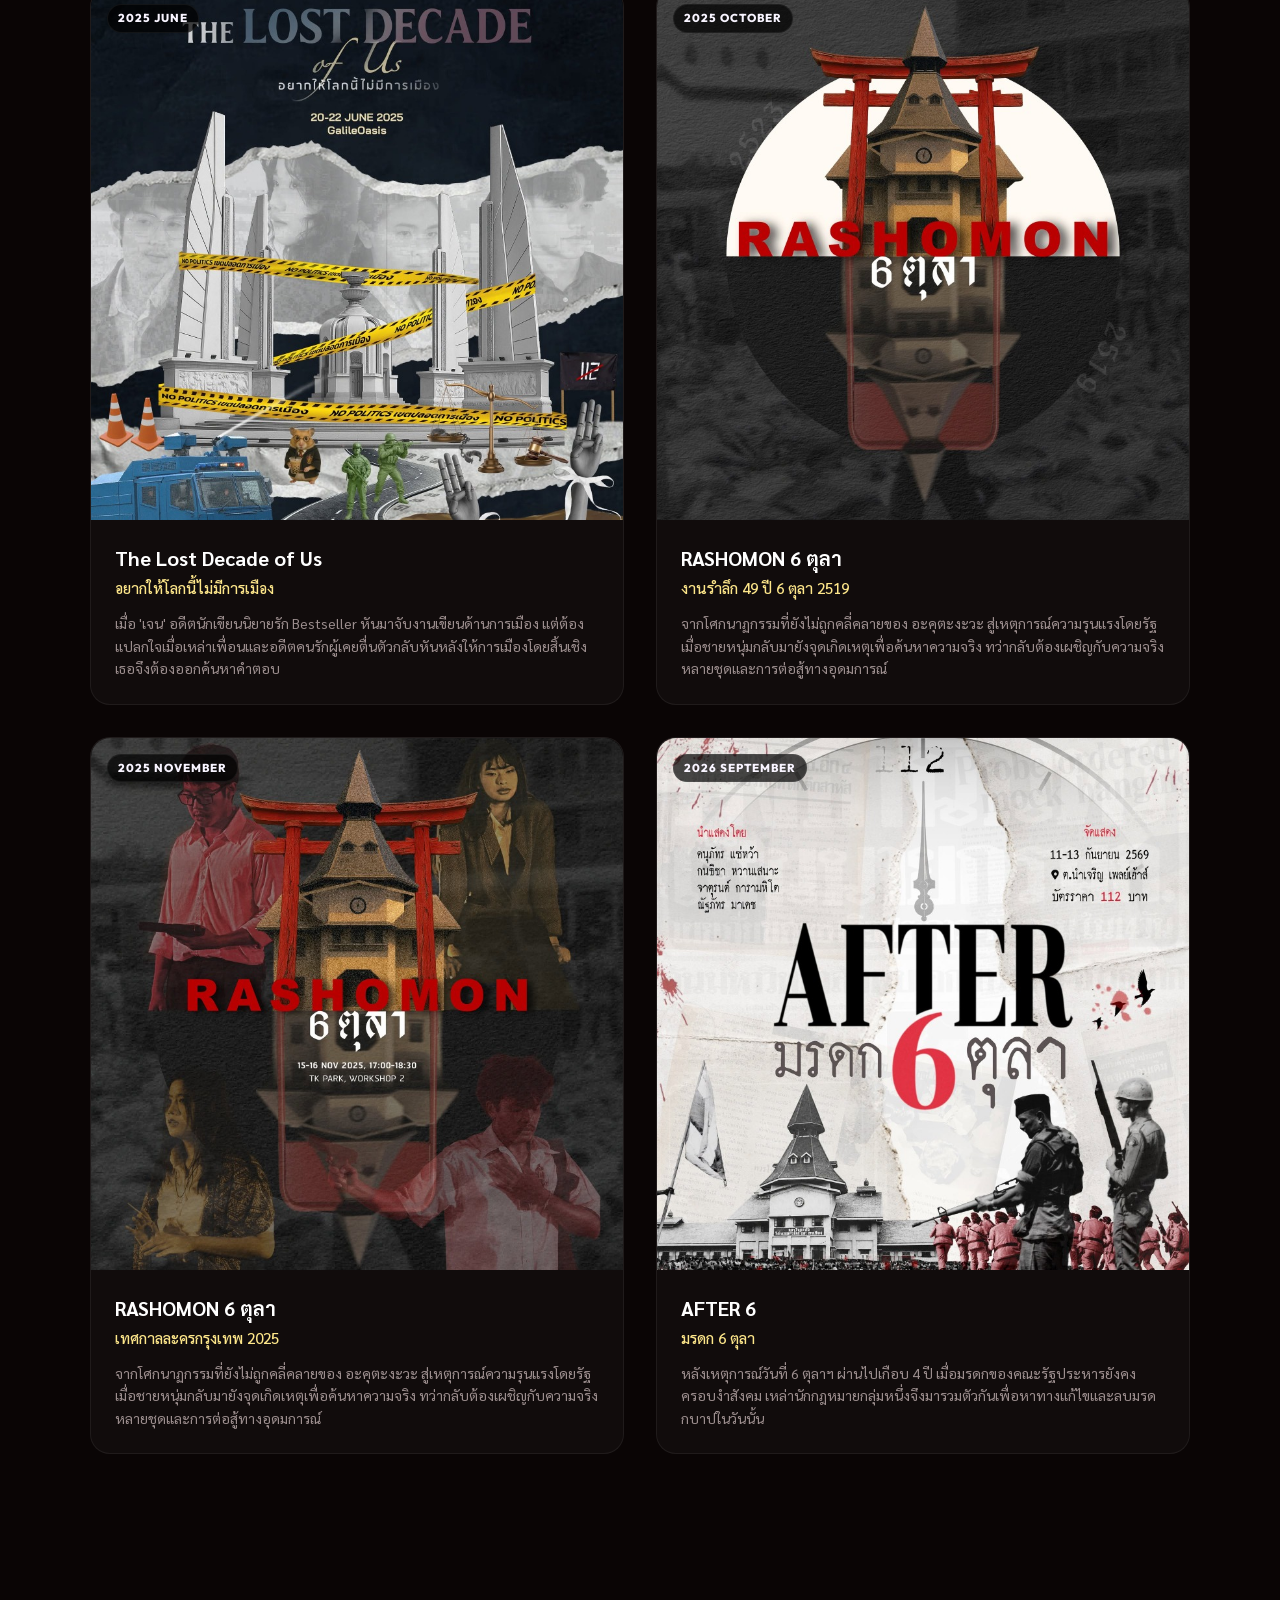
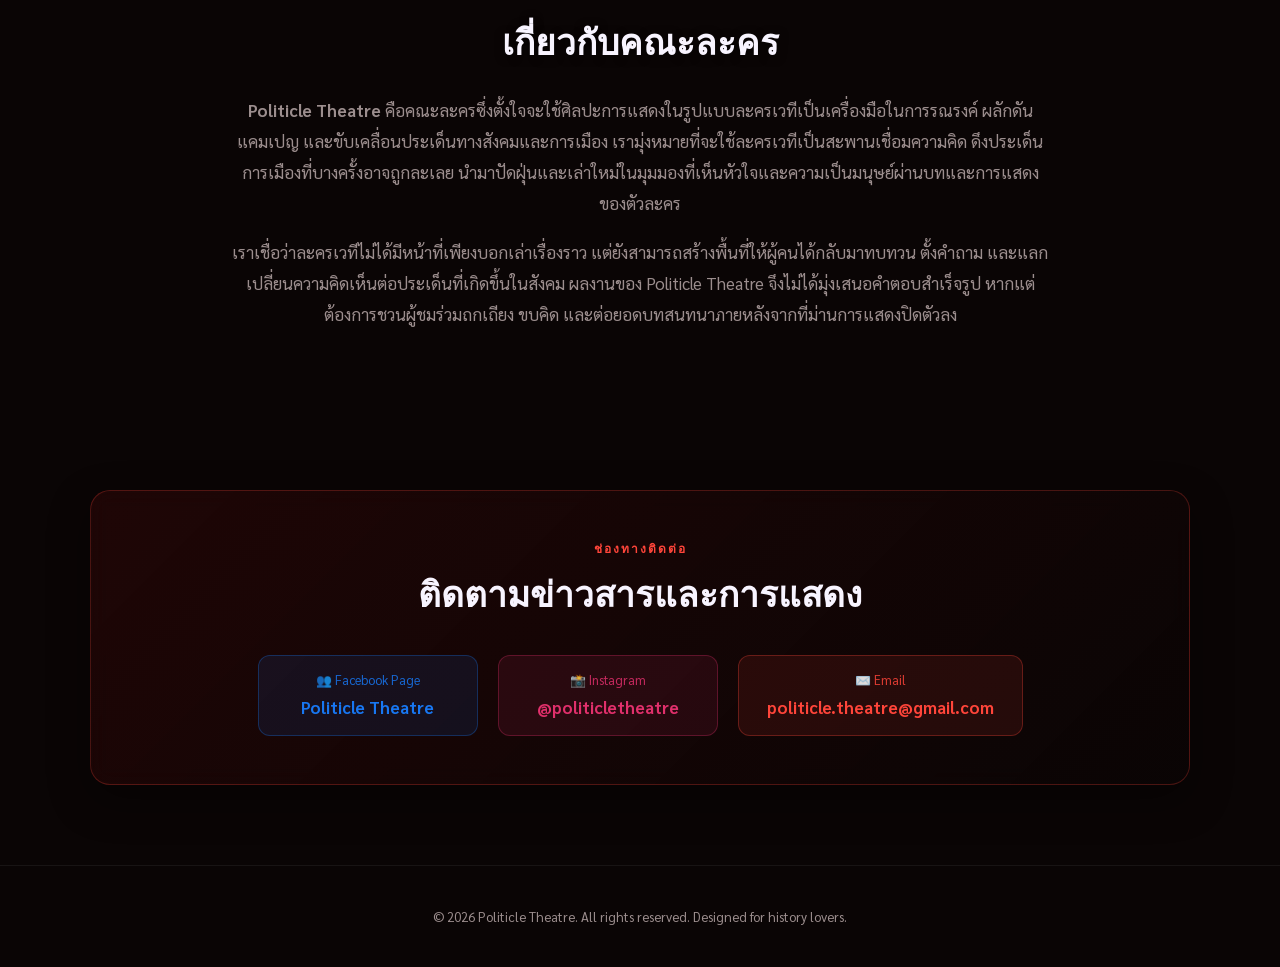
==== commit d3882a07: "Update About Us description" ====
--- a/index.html
+++ b/index.html
@@ -433,12 +433,12 @@
       </h2>
       <div class="about-text">
         <p>
-          <span class="lang-en"><strong>Politicle Theatre</strong> is an alternative theater company of the new generation, founded to create performing arts that are intensely focused on Thai society and politics. We aim to use theater as a bridge for ideas, bringing historical issues that are sometimes overlooked, dusting them off, and telling them from the perspective of ordinary human hearts.</span>
-          <span class="lang-th"><strong>Politicle Theatre</strong> คือคณะละครทางเลือกของคนรุ่นใหม่ที่ก่อตั้งขึ้นเพื่อสร้างสรรค์ผลงานศิลปะการแสดงที่เข้มข้นไปด้วยประเด็นสังคมและการเมืองไทย เรามุ่งหมายที่จะใช้ละครเวทีเป็นสะพานเชื่อมความคิด ดึงประเด็นประวัติศาสตร์ที่บางครั้งอาจถูกละเลย นำมาปัดฝุ่นและเล่าใหม่ในมุมมองที่เห็นหัวใจและความเป็นมนุษย์ของตัวละคร</span>
+          <span class="lang-en"><strong>Politicle Theatre</strong> is a theater company dedicated to using the performing arts as a tool for advocacy, campaigns, and driving social and political issues forward. We aim to use theater as a bridge for ideas, taking political issues that may sometimes be overlooked, dusting them off, and recounting them with heart and humanity through the characters' stories and performances.</span>
+          <span class="lang-th"><strong>Politicle Theatre</strong> คือคณะละครซึ่งตั้งใจจะใช้ศิลปะการแสดงในรูปแบบละครเวทีเป็นเครื่องมือในการรณรงค์ ผลักดันแคมเปญ และขับเคลื่อนประเด็นทางสังคมและการเมือง เรามุ่งหมายที่จะใช้ละครเวทีเป็นสะพานเชื่อมความคิด ดึงประเด็นการเมืองที่บางครั้งอาจถูกละเลย นำมาปัดฝุ่นและเล่าใหม่ในมุมมองที่เห็นหัวใจและความเป็นมนุษย์ผ่านบทและการแสดงของตัวละคร</span>
         </p>
         <p>
-          <span class="lang-en">We do not offer pre-packaged answers. Each of our works is designed to invite the audience to ask questions, debate, and contemplate together long after the curtains close.</span>
-          <span class="lang-th">พวกเราไม่ได้เสนอคำตอบที่สำเร็จรูป แต่ละผลงานของเราถูกออกแบบมาเพื่อชวนให้ผู้ชมได้ร่วมตั้งคำถาม ถกเถียง และขบคิดร่วมกันภายหลังจากที่ม่านการแสดงปิดตัวลง</span>
+          <span class="lang-en">We believe that theater is not merely about telling stories, but can also create a space for people to reflect, question, and exchange perspectives on issues in society. The works of Politicle Theatre do not aim to offer pre-packaged answers, but rather invite the audience to debate, contemplate, and carry forward the conversation long after the curtains close.</span>
+          <span class="lang-th">เราเชื่อว่าละครเวทีไม่ได้มีหน้าที่เพียงบอกเล่าเรื่องราว แต่ยังสามารถสร้างพื้นที่ให้ผู้คนได้กลับมาทบทวน ตั้งคำถาม และแลกเปลี่ยนความคิดเห็นต่อประเด็นที่เกิดขึ้นในสังคม ผลงานของ Politicle Theatre จึงไม่ได้มุ่งเสนอคำตอบสำเร็จรูป หากแต่ต้องการชวนผู้ชมร่วมถกเถียง ขบคิด และต่อยอดบทสนทนาภายหลังจากที่ม่านการแสดงปิดตัวลง</span>
         </p>
       </div>
     </div>
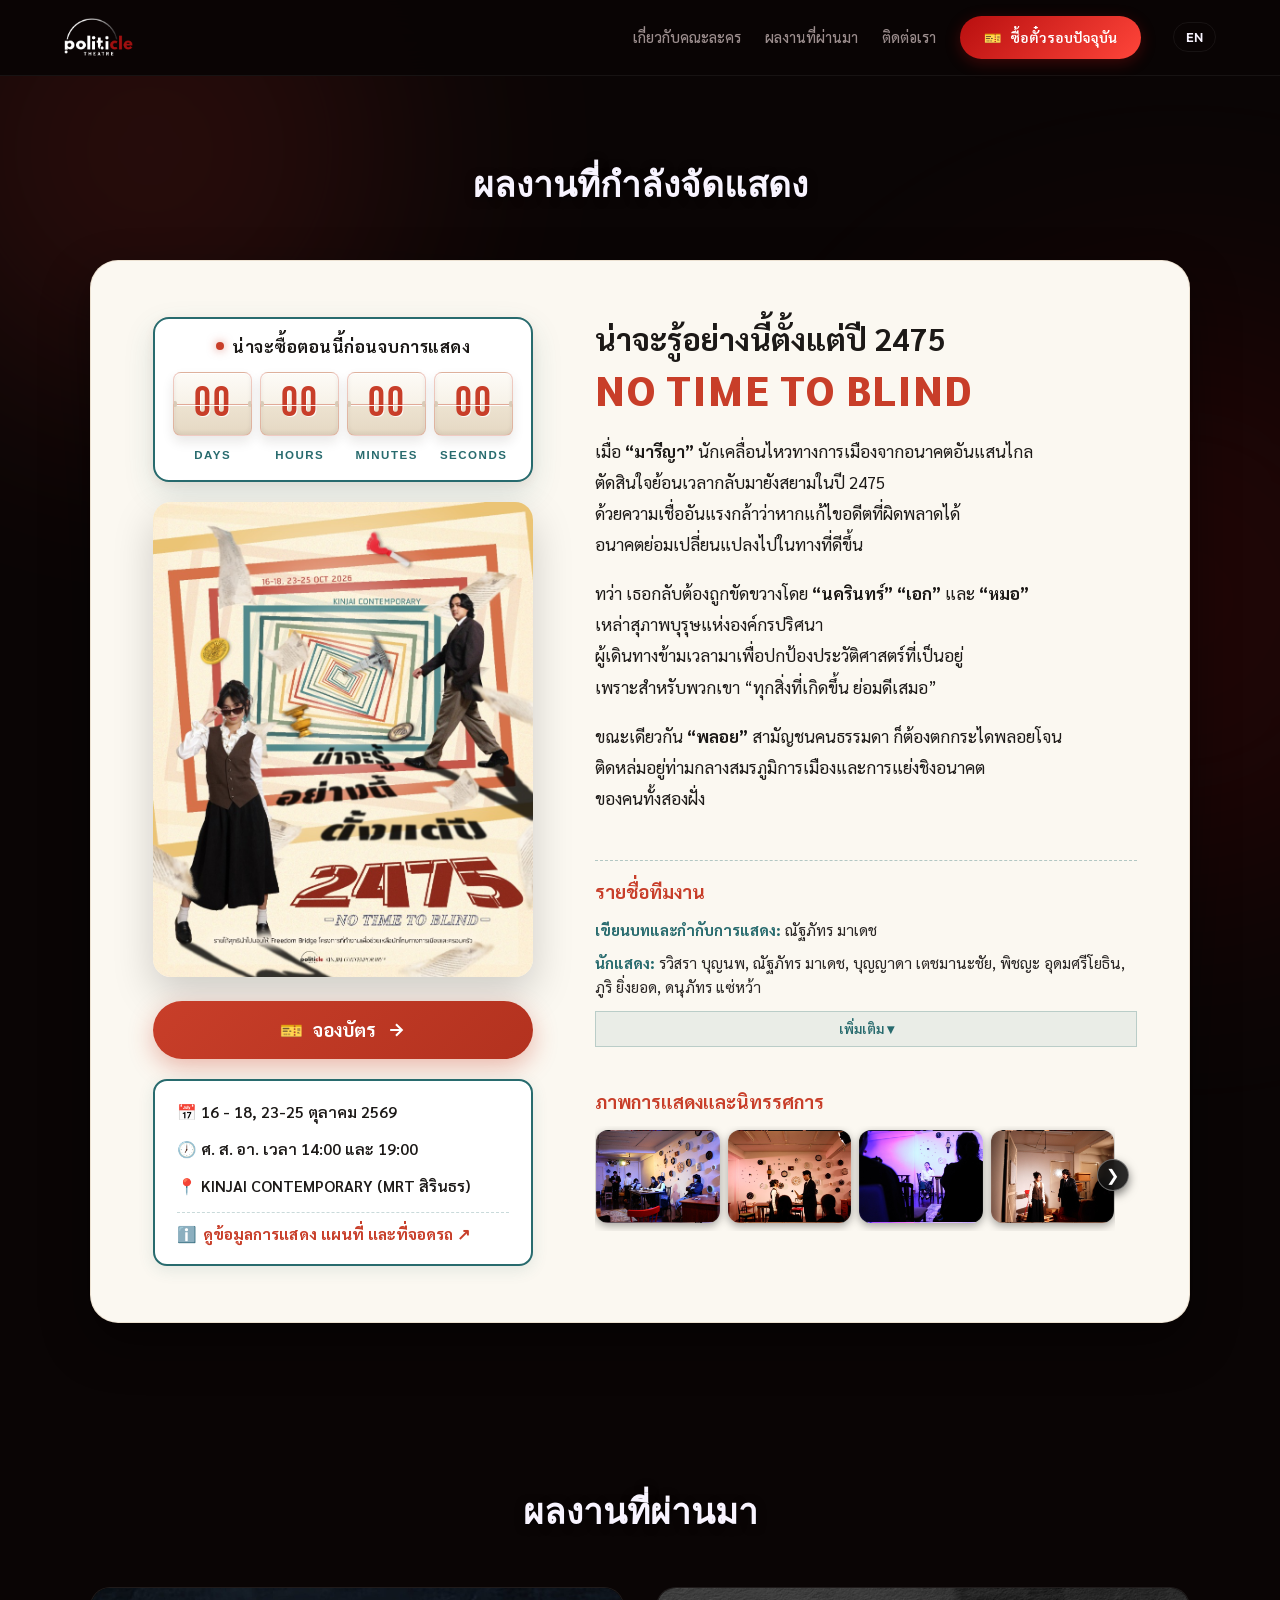
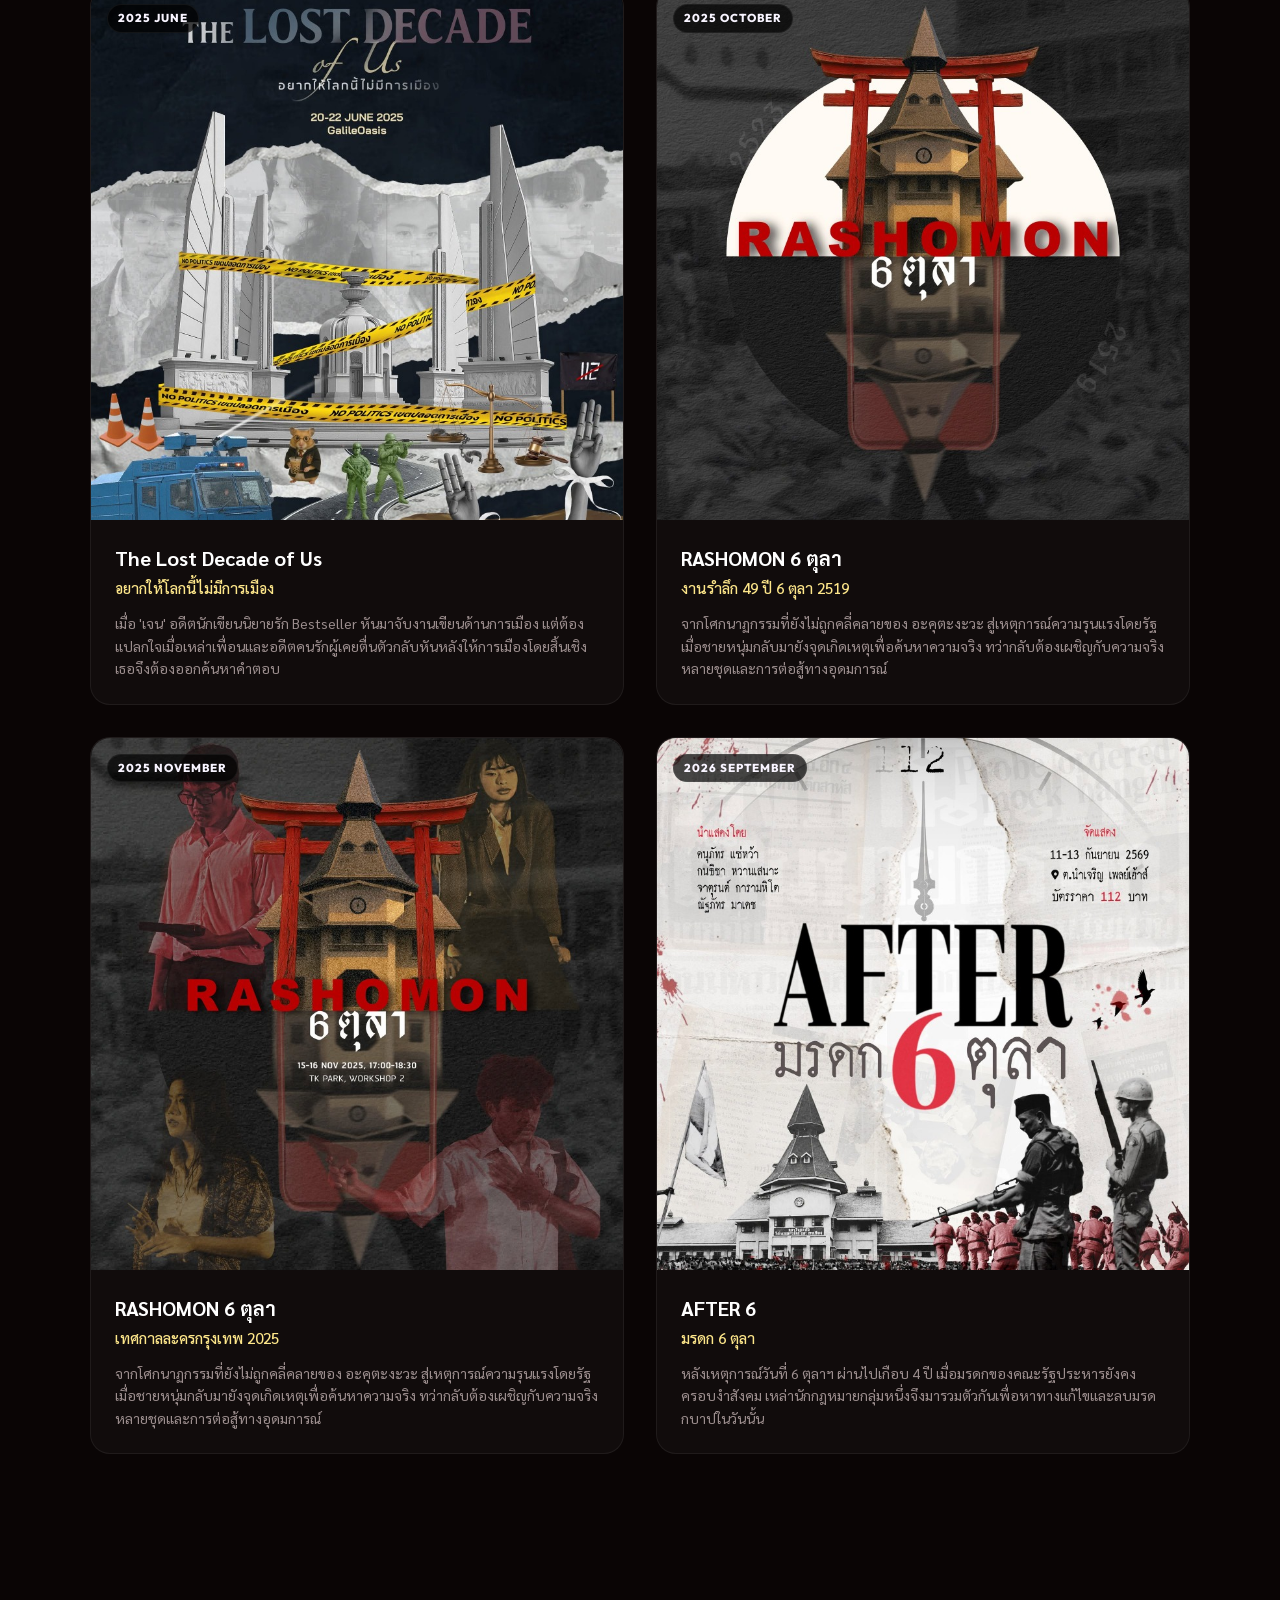
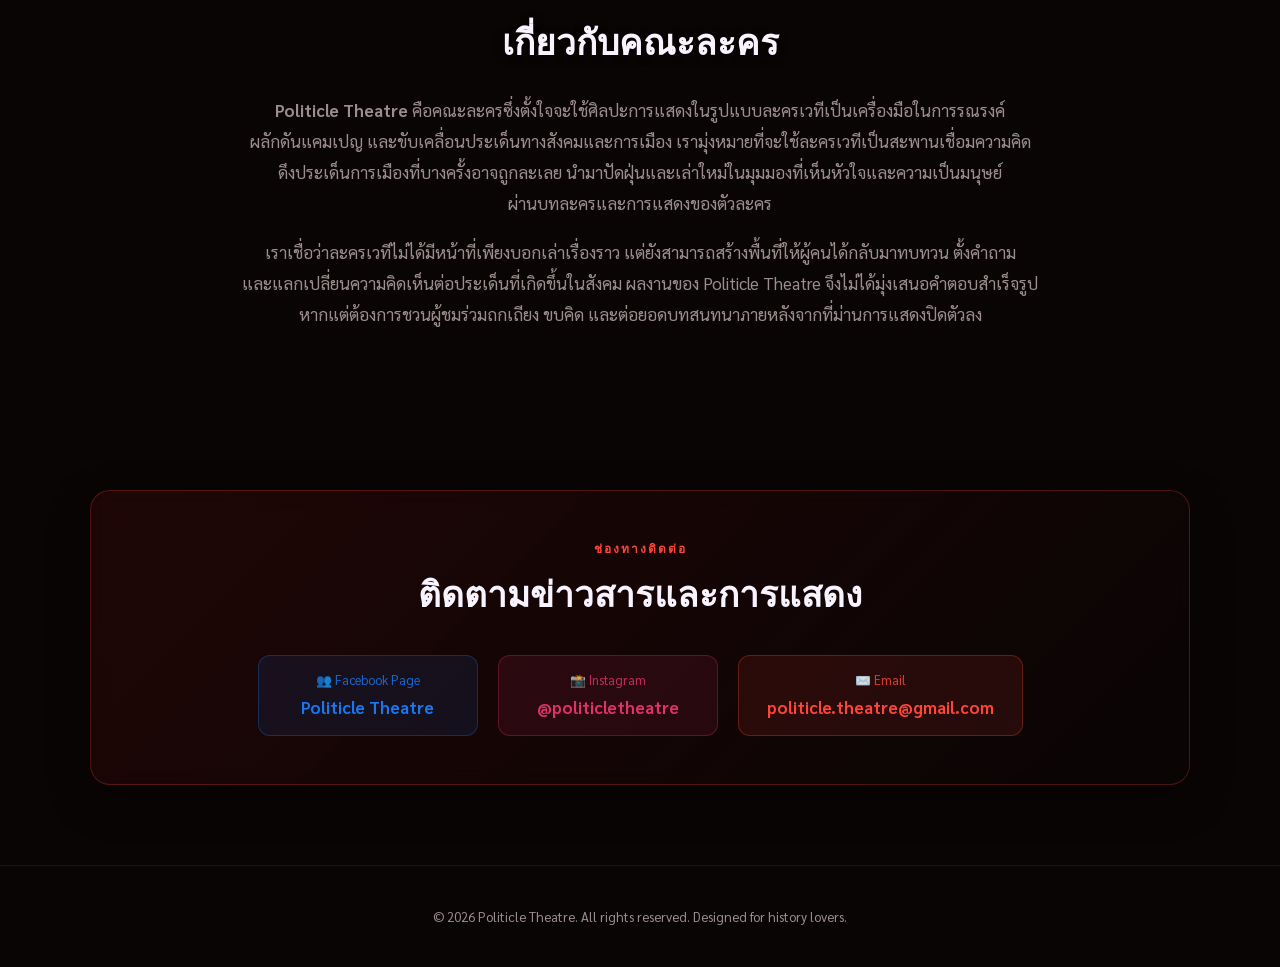
==== commit 90eae2bf: "Format About Us description with exact line breaks" ====
--- a/index.html
+++ b/index.html
@@ -433,12 +433,12 @@
       </h2>
       <div class="about-text">
         <p>
-          <span class="lang-en"><strong>Politicle Theatre</strong> is a theater company dedicated to using the performing arts as a tool for advocacy, campaigns, and driving social and political issues forward. We aim to use theater as a bridge for ideas, taking political issues that may sometimes be overlooked, dusting them off, and recounting them with heart and humanity through the characters' stories and performances.</span>
-          <span class="lang-th"><strong>Politicle Theatre</strong> คือคณะละครซึ่งตั้งใจจะใช้ศิลปะการแสดงในรูปแบบละครเวทีเป็นเครื่องมือในการรณรงค์ ผลักดันแคมเปญ และขับเคลื่อนประเด็นทางสังคมและการเมือง เรามุ่งหมายที่จะใช้ละครเวทีเป็นสะพานเชื่อมความคิด ดึงประเด็นการเมืองที่บางครั้งอาจถูกละเลย นำมาปัดฝุ่นและเล่าใหม่ในมุมมองที่เห็นหัวใจและความเป็นมนุษย์ผ่านบทและการแสดงของตัวละคร</span>
+          <span class="lang-en"><strong>Politicle Theatre</strong> is a theater company dedicated to using performing arts as a tool for advocacy,<br/>campaigns, and driving social and political issues forward. We aim to use theater as a bridge for ideas,<br/>taking political issues that may sometimes be overlooked, dusting them off, and recounting them with heart and humanity<br/>through playwrighting and the performances of the characters.</span>
+          <span class="lang-th"><strong>Politicle Theatre</strong> คือคณะละครซึ่งตั้งใจจะใช้ศิลปะการแสดงในรูปแบบละครเวทีเป็นเครื่องมือในการรณรงค์<br/>ผลักดันแคมเปญ และขับเคลื่อนประเด็นทางสังคมและการเมือง เรามุ่งหมายที่จะใช้ละครเวทีเป็นสะพานเชื่อมความคิด<br/>ดึงประเด็นการเมืองที่บางครั้งอาจถูกละเลย นำมาปัดฝุ่นและเล่าใหม่ในมุมมองที่เห็นหัวใจและความเป็นมนุษย์<br/>ผ่านบทละครและการแสดงของตัวละคร</span>
         </p>
         <p>
-          <span class="lang-en">We believe that theater is not merely about telling stories, but can also create a space for people to reflect, question, and exchange perspectives on issues in society. The works of Politicle Theatre do not aim to offer pre-packaged answers, but rather invite the audience to debate, contemplate, and carry forward the conversation long after the curtains close.</span>
-          <span class="lang-th">เราเชื่อว่าละครเวทีไม่ได้มีหน้าที่เพียงบอกเล่าเรื่องราว แต่ยังสามารถสร้างพื้นที่ให้ผู้คนได้กลับมาทบทวน ตั้งคำถาม และแลกเปลี่ยนความคิดเห็นต่อประเด็นที่เกิดขึ้นในสังคม ผลงานของ Politicle Theatre จึงไม่ได้มุ่งเสนอคำตอบสำเร็จรูป หากแต่ต้องการชวนผู้ชมร่วมถกเถียง ขบคิด และต่อยอดบทสนทนาภายหลังจากที่ม่านการแสดงปิดตัวลง</span>
+          <span class="lang-en">We believe that theater is not merely about telling stories, but can also create a space for people to reflect, question,<br/>and exchange perspectives on issues in society. The works of Politicle Theatre do not aim to offer pre-packaged answers,<br/>but rather invite the audience to debate, contemplate, and carry forward the conversation long after the curtains close.</span>
+          <span class="lang-th">เราเชื่อว่าละครเวทีไม่ได้มีหน้าที่เพียงบอกเล่าเรื่องราว แต่ยังสามารถสร้างพื้นที่ให้ผู้คนได้กลับมาทบทวน ตั้งคำถาม<br/>และแลกเปลี่ยนความคิดเห็นต่อประเด็นที่เกิดขึ้นในสังคม ผลงานของ Politicle Theatre จึงไม่ได้มุ่งเสนอคำตอบสำเร็จรูป<br/>หากแต่ต้องการชวนผู้ชมร่วมถกเถียง ขบคิด และต่อยอดบทสนทนาภายหลังจากที่ม่านการแสดงปิดตัวลง</span>
         </p>
       </div>
     </div>
